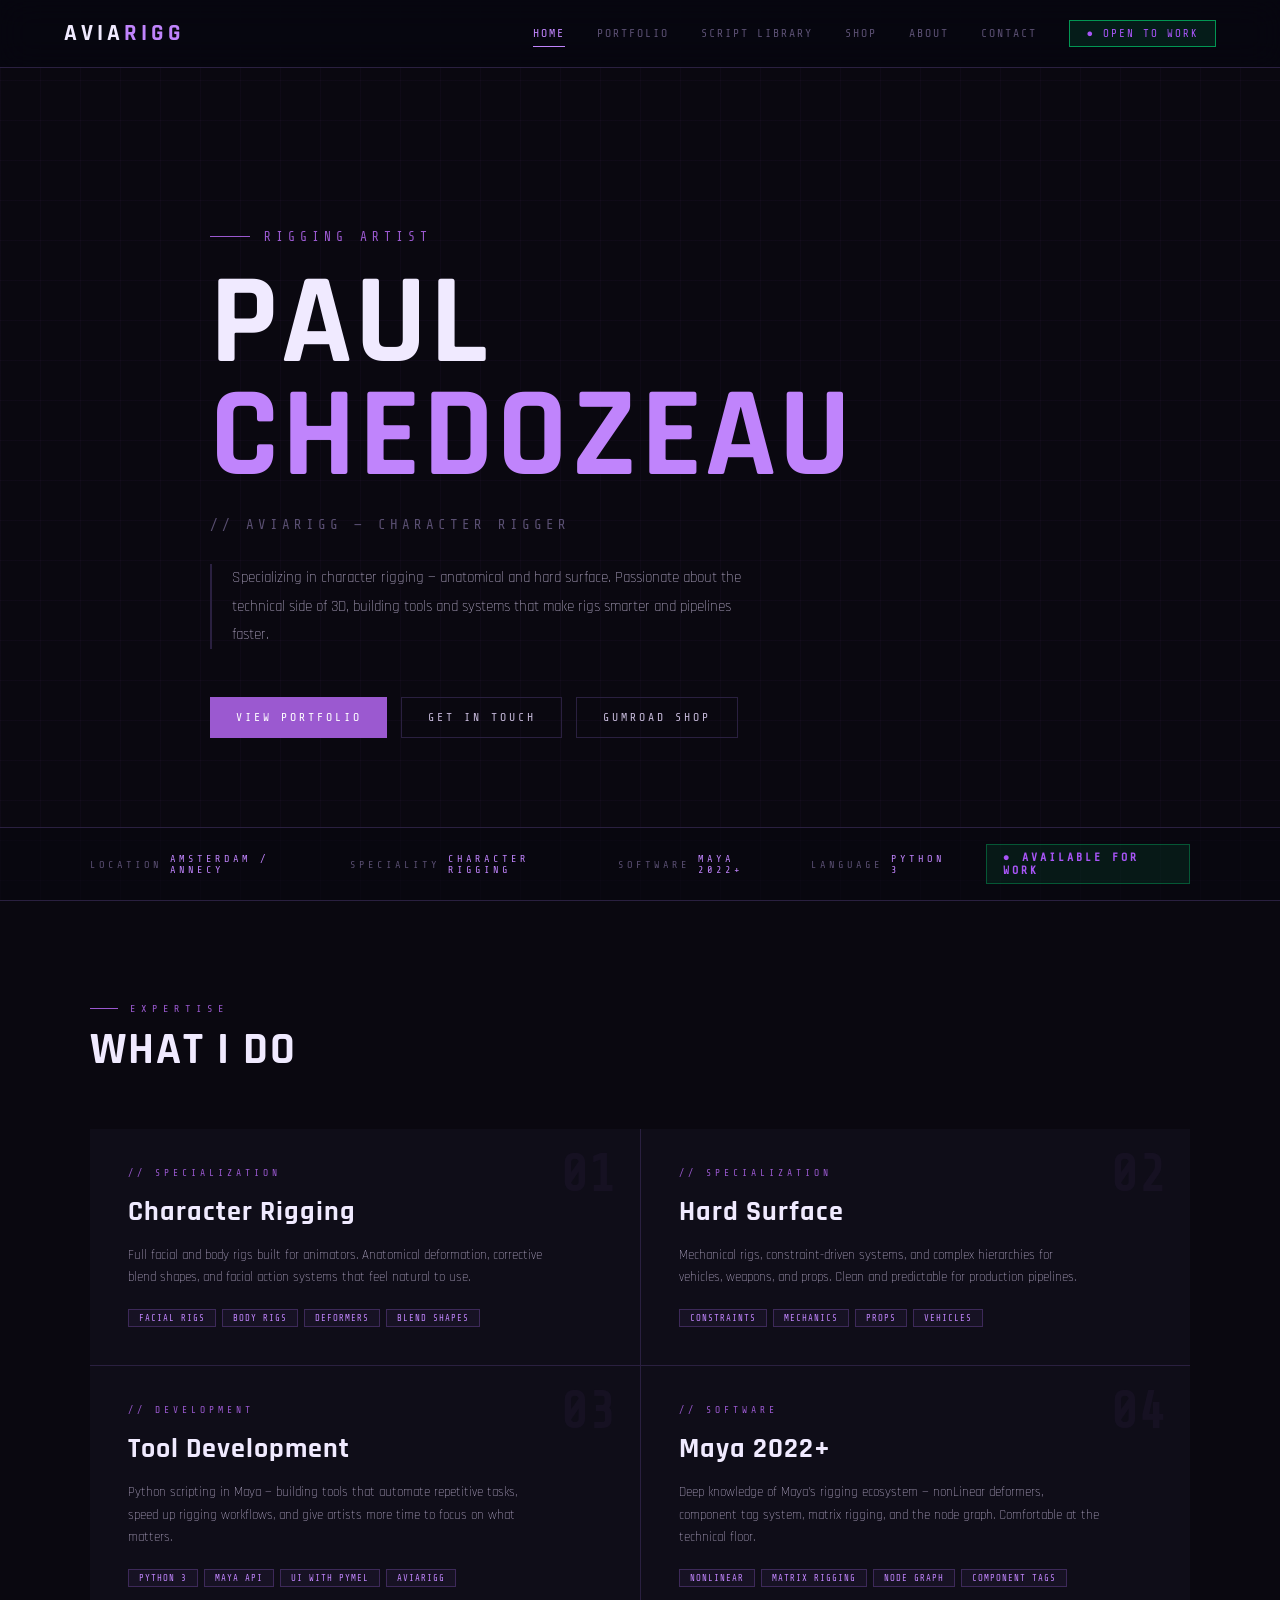
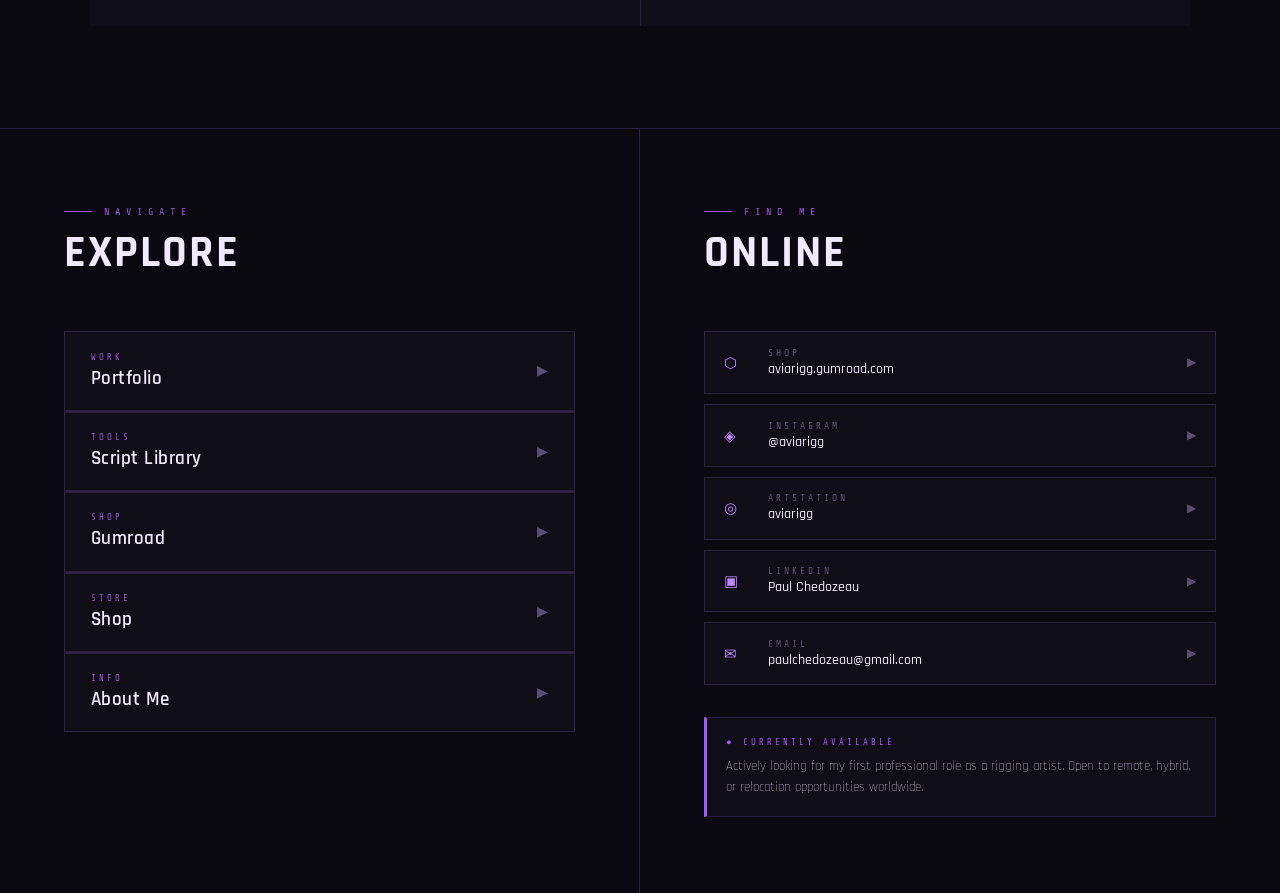
==== index.html @ 446ded37 "Add files via upload" ====
<!DOCTYPE html>
<html lang="en">
<head>
<meta charset="UTF-8">
<meta name="viewport" content="width=device-width, initial-scale=1.0">
<title>Paul Chedozeau — AviaRigg</title>
<link href="https://fonts.googleapis.com/css2?family=Share+Tech+Mono&family=Rajdhani:wght@300;400;500;600;700&family=Space+Mono:ital,wght@0,400;0,700;1,400&family=Inter:wght@300;400;500;600;700&display=swap" rel="stylesheet">
<link rel="stylesheet" href="./style.css">
</head>
<body>

<!-- NAV -->
<nav class="topnav">
  <div class="nav-logo" onclick="showPage('home')">Avia<span>Rigg</span></div>
  <div class="nav-links">
    <div class="nav-link active" id="nl-home" onclick="showPage('home')">Home</div>
    <div class="nav-link" id="nl-portfolio" onclick="showPage('portfolio')">Portfolio</div>
    <div class="nav-link" id="nl-library" onclick="showPage('library')">Script Library</div>
    <div class="nav-link" id="nl-shop" onclick="showPage('shop')">Shop</div>
    <div class="nav-link" id="nl-about" onclick="showPage('about')">About</div>
    <div class="nav-link" id="nl-contact" onclick="showPage('contact')">Contact</div>
    <div class="nav-badge" onclick="showPage('contact')">● Open to Work</div>
  </div>
</nav>

<!-- ══ HOME ══ -->
<div class="page active" id="page-home">
  <div class="hero">
    <div class="hero-inner">
      <div class="hero-tag">Rigging Artist</div>
      <div class="hero-name">
        Paul
        <span class="accent">Chedozeau</span>
      </div>
      <div class="hero-sub">// AviaRigg — Character Rigger</div>
      <p class="hero-bio">
        Specializing in character rigging — anatomical and hard surface. Passionate about the technical side of 3D, building tools and systems that make rigs smarter and pipelines faster.
      </p>
      <div class="hero-actions">
        <button class="btn-primary" onclick="showPage('portfolio')">View Portfolio</button>
        <button class="btn-ghost" onclick="showPage('contact')">Get in Touch</button>
        <a class="btn-ghost" href="https://aviarigg.gumroad.com/" target="_blank">Gumroad Shop</a>
      </div>
    </div>

    <div class="hero-bar">
      <div class="hero-bar-item">Location <span>Amsterdam / Annecy</span></div>
      <div class="hero-bar-item">Speciality <span>Character Rigging</span></div>
      <div class="hero-bar-item">Software <span>Maya 2022+</span></div>
      <div class="hero-bar-item">Language <span>Python 3</span></div>
      <div class="hero-bar-item" style="margin-left:auto; color:var(--green); font-size:clamp(10px,0.9vw,14px); font-weight:600; letter-spacing:3px; background:rgba(0,232,122,0.08); border:1px solid rgba(0,232,122,0.3); padding:6px 16px;">● Available for Work</div>
    </div>
  </div>

  <div class="expertise-section">
    <div class="eyebrow">Expertise</div>
    <div class="section-h">What I Do</div>
    <div class="expertise-grid">
      <div class="expertise-item" data-num="01">
        <div class="ei-label">// Specialization</div>
        <div class="ei-title">Character Rigging</div>
        <p class="ei-desc">Full facial and body rigs built for animators. Anatomical deformation, corrective blend shapes, and facial action systems that feel natural to use.</p>
        <div class="ei-tags">
          <span class="ei-tag">Facial Rigs</span>
          <span class="ei-tag">Body Rigs</span>
          <span class="ei-tag">Deformers</span>
          <span class="ei-tag">Blend Shapes</span>
        </div>
      </div>
      <div class="expertise-item" data-num="02">
        <div class="ei-label">// Specialization</div>
        <div class="ei-title">Hard Surface</div>
        <p class="ei-desc">Mechanical rigs, constraint-driven systems, and complex hierarchies for vehicles, weapons, and props. Clean and predictable for production pipelines.</p>
        <div class="ei-tags">
          <span class="ei-tag">Constraints</span>
          <span class="ei-tag">Mechanics</span>
          <span class="ei-tag">Props</span>
          <span class="ei-tag">Vehicles</span>
        </div>
      </div>
      <div class="expertise-item" data-num="03">
        <div class="ei-label">// Development</div>
        <div class="ei-title">Tool Development</div>
        <p class="ei-desc">Python scripting in Maya — building tools that automate repetitive tasks, speed up rigging workflows, and give artists more time to focus on what matters.</p>
        <div class="ei-tags">
          <span class="ei-tag">Python 3</span>
          <span class="ei-tag">Maya API</span>
          <span class="ei-tag">UI with PyMEL</span>
          <span class="ei-tag">AviaRigg</span>
        </div>
      </div>
      <div class="expertise-item" data-num="04">
        <div class="ei-label">// Software</div>
        <div class="ei-title">Maya 2022+</div>
        <p class="ei-desc">Deep knowledge of Maya's rigging ecosystem — nonLinear deformers, component tag system, matrix rigging, and the node graph. Comfortable at the technical floor.</p>
        <div class="ei-tags">
          <span class="ei-tag">NonLinear</span>
          <span class="ei-tag">Matrix Rigging</span>
          <span class="ei-tag">Node Graph</span>
          <span class="ei-tag">Component Tags</span>
        </div>
      </div>
    </div>
  </div>

  <div class="home-bottom">
    <div class="home-bottom-col">
      <div class="eyebrow">Navigate</div>
      <div class="section-h">Explore</div>
      <div class="explore-list">
        <div class="explore-item" onclick="showPage('portfolio')">
          <div class="explore-item-left">
            <span class="explore-cat">Work</span>
            <span class="explore-name">Portfolio</span>
          </div>
          <span class="explore-arrow">▶</span>
        </div>
        <div class="explore-item" onclick="showPage('library')">
          <div class="explore-item-left">
            <span class="explore-cat">Tools</span>
            <span class="explore-name">Script Library</span>
          </div>
          <span class="explore-arrow">▶</span>
        </div>
        <div class="explore-item" onclick="window.open('https://aviarigg.gumroad.com/','_blank')">
          <div class="explore-item-left">
            <span class="explore-cat">Shop</span>
            <span class="explore-name">Gumroad</span>
          </div>
          <span class="explore-arrow">▶</span>
        </div>
        <div class="explore-item" onclick="showPage('shop')">
          <div class="explore-item-left">
            <span class="explore-cat">Store</span>
            <span class="explore-name">Shop</span>
          </div>
          <span class="explore-arrow">▶</span>
        </div>
        <div class="explore-item" onclick="showPage('about')">
          <div class="explore-item-left">
            <span class="explore-cat">Info</span>
            <span class="explore-name">About Me</span>
          </div>
          <span class="explore-arrow">▶</span>
        </div>
      </div>
    </div>

    <div class="home-bottom-col">
      <div class="eyebrow">Find Me</div>
      <div class="section-h">Online</div>
      <div class="online-list">
        <a class="online-item" href="https://aviarigg.gumroad.com/" target="_blank">
          <span class="online-icon">⬡</span>
          <div class="online-info">
            <span class="online-platform">Shop</span>
            <span class="online-handle">aviarigg.gumroad.com</span>
          </div>
          <span class="online-arrow">▶</span>
        </a>
        <a class="online-item" href="https://www.instagram.com/aviarigg" target="_blank">
          <span class="online-icon">◈</span>
          <div class="online-info">
            <span class="online-platform">Instagram</span>
            <span class="online-handle">@aviarigg</span>
          </div>
          <span class="online-arrow">▶</span>
        </a>
        <a class="online-item" href="https://www.artstation.com/aviarigg" target="_blank">
          <span class="online-icon">◎</span>
          <div class="online-info">
            <span class="online-platform">ArtStation</span>
            <span class="online-handle">aviarigg</span>
          </div>
          <span class="online-arrow">▶</span>
        </a>
        <a class="online-item" href="https://www.linkedin.com/in/paul-chedozeau-4735a2264/" target="_blank">
          <span class="online-icon">▣</span>
          <div class="online-info">
            <span class="online-platform">LinkedIn</span>
            <span class="online-handle">Paul Chedozeau</span>
          </div>
          <span class="online-arrow">▶</span>
        </a>
        <a class="online-item" href="mailto:paulchedozeau@gmail.com">
          <span class="online-icon">✉</span>
          <div class="online-info">
            <span class="online-platform">Email</span>
            <span class="online-handle">paulchedozeau@gmail.com</span>
          </div>
          <span class="online-arrow">▶</span>
        </a>
      </div>
      <div class="open-to-work-note">
        <div class="otwn-label">● Currently Available</div>
        <p class="otwn-text">Actively looking for my first professional role as a rigging artist. Open to remote, hybrid, or relocation opportunities worldwide.</p>
      </div>
    </div>
  </div>
</div>

<!-- ══ PORTFOLIO ══ -->
<div class="page" id="page-portfolio">
  <div class="port-wrap">
    <div class="port-header">
      <div class="eyebrow">Work</div>
      <div class="section-h">Portfolio</div>
    </div>
    <div class="reel-section">
    <div class="showreel">
      <div class="showreel-play">▷</div>
      <div class="showreel-label">Showreel — Coming Soon</div>
      <div class="showreel-sub">Reel in progress — check back soon</div>
    </div>
    <div class="port-section-label">// Projects</div>
    <div class="port-grid">
      <div class="port-card placeholder">
        <div class="pc-thumb">// Coming Soon</div>
        <div class="pc-body">
          <div class="pc-cat">Character Rig</div>
          <div class="pc-title">Project Incoming</div>
          <div class="pc-desc">Full character rig breakdown — coming soon.</div>
        </div>
      </div>
      <div class="port-card placeholder">
        <div class="pc-thumb">// Coming Soon</div>
        <div class="pc-body">
          <div class="pc-cat">Hard Surface</div>
          <div class="pc-title">Project Incoming</div>
          <div class="pc-desc">Hard surface rig breakdown — coming soon.</div>
        </div>
      </div>
      <div class="port-card placeholder">
        <div class="pc-thumb">// Coming Soon</div>
        <div class="pc-body">
          <div class="pc-cat">Facial Rig</div>
          <div class="pc-title">Project Incoming</div>
          <div class="pc-desc">Facial rig breakdown — coming soon.</div>
        </div>
      </div>
      <div class="port-card placeholder">
        <div class="pc-thumb">// Coming Soon</div>
        <div class="pc-body">
          <div class="pc-cat">Tool</div>
          <div class="pc-title">AviaRigg Toolkit</div>
          <div class="pc-desc">Full toolkit documentation — coming soon.</div>
        </div>
      </div>
      <div class="port-card placeholder">
        <div class="pc-thumb">// Coming Soon</div>
        <div class="pc-body">
          <div class="pc-cat">Workshop Project</div>
          <div class="pc-title">HatRigs Project</div>
          <div class="pc-desc">Project from HatRigs workshop — coming soon.</div>
        </div>
      </div>
      <div class="port-card placeholder">
        <div class="pc-thumb">// Coming Soon</div>
        <div class="pc-body">
          <div class="pc-cat">Workshop Project</div>
          <div class="pc-title">Rigging Dojo Project</div>
          <div class="pc-desc">Project from Rigging Dojo workshop — coming soon.</div>
        </div>
      </div>
    </div>
    </div><!-- end reel-section -->
  </div>
</div>

<!-- ══ SCRIPT LIBRARY ══ -->
<div class="page" id="page-library">
  <div class="lib-page">
    <aside class="lib-sidebar">
      <div onclick="libHome()" style="cursor:pointer; padding:24px 20px; border-bottom:1px solid var(--border);">
        <div style="font-family:'Share Tech Mono',monospace; font-size:9px; letter-spacing:4px; color:var(--accent); text-transform:uppercase; margin-bottom:6px;">Script Library</div>
        <div style="font-family:'Rajdhani',sans-serif; font-size:20px; font-weight:700; color:var(--text-bright); letter-spacing:2px; text-transform:uppercase;">AviaRigg</div>
        <div style="font-family:'Share Tech Mono',monospace; font-size:10px; color:var(--text-dim); letter-spacing:2px; margin-top:4px;">Maya Rigging Toolkit</div>
      </div>

      <div style="padding:14px 16px; border-bottom:1px solid var(--border);">
        <input id="libSearch" type="text" placeholder="Search scripts..." oninput="libFilter(this.value)"
          style="width:100%; background:var(--surface2); border:1px solid var(--border); color:var(--text); padding:8px 12px; font-family:'Share Tech Mono',monospace; font-size:12px; outline:none; transition:border-color 0.2s;"
          onfocus="this.style.borderColor='var(--accent)'" onblur="this.style.borderColor='var(--border)'">
      </div>

      <nav style="flex:1; padding:10px 0; overflow-y:auto;">
        <div id="lni-home" class="lni" onclick="libHome()" style="padding-left:16px; margin-bottom:6px; border-bottom:1px solid var(--border); padding-bottom:10px;">
          <span style="color:var(--accent); font-size:12px;">⌂</span> Home
        </div>

        <div>
          <div class="lib-cat-header open" onclick="toggleLibCat(this, 'lcat-deformers')">
            <span>Deformers</span><span class="arr">▶</span>
          </div>
          <div class="lib-cat-items open" id="lcat-deformers">
            <div class="lni" data-script="mirror-nonlinear" data-tags="deformer mirror weights" onclick="libShow('mirror-nonlinear')"><span class="dot"></span>Mirror NonLinear Weights</div>
            <div class="lni" data-script="add-geo-deformer" data-tags="deformer geometry controllers" onclick="libShow('add-geo-deformer')"><span class="dot"></span>Add Geometry to Deformer</div>
          </div>
        </div>

        <div>
          <div class="lib-cat-header open" onclick="toggleLibCat(this, 'lcat-attributes')">
            <span>Attributes</span><span class="arr">▶</span>
          </div>
          <div class="lib-cat-items open" id="lcat-attributes">
            <div class="lni" data-script="change-default-value" data-tags="attribute default value enum" onclick="libShow('change-default-value')"><span class="dot"></span>Change Default Attribute Value</div>
          </div>
        </div>

        <div>
          <div class="lib-cat-header open" onclick="toggleLibCat(this, 'lcat-reference')">
            <span>Reference</span><span class="arr">▶</span>
          </div>
          <div class="lib-cat-items open" id="lcat-reference">
            <div class="lni" data-script="naming-conventions" data-tags="naming prefix suffix convention" onclick="libShow('naming-conventions')"><span class="dot"></span>Naming Conventions</div>
          </div>
        </div>
      </nav>

      <div onclick="showPage('about')" style="display:flex; align-items:center; gap:10px; padding:12px 16px; border-top:1px solid var(--border); cursor:pointer; font-family:'Share Tech Mono',monospace; font-size:10px; letter-spacing:2px; color:var(--text-dim); text-transform:uppercase; transition:color 0.2s;" onmouseover="this.style.color='var(--accent2)'" onmouseout="this.style.color='var(--text-dim)'">
        <span style="color:var(--accent2);">◈</span> About Paul
      </div>

      <div style="padding:12px 16px; border-top:1px solid var(--border); font-family:'Share Tech Mono',monospace; font-size:9px; color:var(--text-dim); letter-spacing:1px;">
        <div>AVIARIGG v1.0 — MAYA 2022+ // PYTHON 3</div>
      </div>
    </aside>

    <div class="lib-main">
      <div class="lib-topbar">
        <div class="lib-breadcrumb">
          <span onclick="showPage('home')" style="cursor:pointer; transition:color 0.15s;" onmouseover="this.style.color='var(--accent2)'" onmouseout="this.style.color='var(--text-dim)'">AVIARIGG</span>
          <span style="color:var(--accent);">/</span>
          <span style="color:var(--accent);">SCRIPTS</span>
          <span style="color:var(--accent);">/</span>
          <span id="lib-bc" style="color:var(--text-bright);">HOME</span>
        </div>
        <div style="margin-left:auto; font-family:'Share Tech Mono',monospace; font-size:10px; color:var(--text-dim); background:var(--surface2); padding:4px 12px; border:1px solid var(--border);">3 SCRIPTS // 1 REF</div>
      </div>
      <div class="lib-content">
        <!-- Welcome -->
    <div class="welcome active" id="welcome">
      <div class="welcome-header">
        <h1>Maya <span>Script</span><br>Library</h1>
        <p>// AVIARIGG PERSONAL REFERENCE — MAYA 2026 // PYTHON 3</p>
      </div>

      <div class="stats-grid">
        <div class="stat-card">
          <div class="stat-glyph">⌗</div>
          <div class="stat-number" id="total-count">3</div>
          <div class="stat-label">Total Scripts</div>
        </div>
        <div class="stat-card">
          <div class="stat-glyph">◈</div>
          <div class="stat-number">Python 3</div>
          <div class="stat-label">Language</div>
        </div>
        <div class="stat-card">
          <div class="stat-glyph">◎</div>
          <div class="stat-number">2022+</div>
          <div class="stat-label">Maya Version</div>
        </div>
      </div>

      <div class="home-search-wrap">
        <input type="text" class="home-search" placeholder="⌕  Search scripts..." oninput="filterScripts(this.value); syncSidebarSearch(this.value)">
      </div>

      <div class="recent-section">
        <div class="index-header">
          <h2>// Script Index</h2>
          <span class="last-updated">Last updated: April 2026</span>
        </div>
        <div class="recent-list" id="recent-list">
          <div class="recent-item" onclick="showScript('mirror-nonlinear')">
            <span class="recent-item-tag">DEFORMERS</span>
            <div class="recent-item-info">
              <span class="recent-item-name">Mirror NonLinear Deformer Weights</span>
              <span class="recent-item-desc">Mirror painted deformer weights left→right on a symmetrical mesh. Maya 2022+ method.</span>
            </div>
            <span class="recent-item-arrow">▶</span>
          </div>
          <div class="recent-item" onclick="showScript('add-geo-deformer')">
            <span class="recent-item-tag">DEFORMERS</span>
            <div class="recent-item-info">
              <span class="recent-item-name">Add Geometry to Deformer</span>
              <span class="recent-item-desc">Add a control group or mesh to a nonLinear deformer, with optional hierarchy exclusions.</span>
            </div>
            <span class="recent-item-arrow">▶</span>
          </div>
          <div class="recent-item" onclick="showScript('change-default-value')">
            <span class="recent-item-tag">ATTRIBUTES</span>
            <div class="recent-item-info">
              <span class="recent-item-name">Change Default Attribute Value</span>
              <span class="recent-item-desc">Edit the default value of any existing attribute, including enums.</span>
            </div>
            <span class="recent-item-arrow">▶</span>
          </div>
          <div class="recent-item" onclick="showScript('naming-conventions')">
            <span class="recent-item-tag">REFERENCE</span>
            <div class="recent-item-info">
              <span class="recent-item-name">Naming Conventions</span>
              <span class="recent-item-desc">Full suffix reference for all node types used in AviaRigg rigs.</span>
            </div>
            <span class="recent-item-arrow">▶</span>
          </div>
        </div>
      </div>
    </div>

    <!-- Script: Mirror NonLinear Weights -->
    <div class="script-card" id="script-mirror-nonlinear">
      <div class="card-header">
        <div class="card-category">// Deformers</div>
        <div class="card-title">Mirror NonLinear<br>Deformer Weights</div>
        <div class="card-desc">
          Mirrors painted deformer weights from the left side to the right side across the YZ plane on a symmetrical mesh.
          Uses <code style="color:var(--accent);font-family:'Share Tech Mono',monospace">closestPoint</code> surface association —
          required for nonLinear deformers in Maya 2022+. The old Relationship Editor method no longer works.
        </div>
        <div class="tags">
          <span class="tag tag-deformer">NonLinear</span>
          <span class="tag tag-mirror">Mirror</span>
          <span class="tag tag-weights">Weights</span>
          <span class="tag tag-python">Python</span>
          <span class="tag tag-maya2022">Maya 2022+</span>
        </div>
      </div>

      <div class="section-label">// Script</div>
      <div class="code-wrap">
        <div class="code-toolbar">
          <span class="code-lang">Python</span>
          <button class="copy-btn" onclick="copyCode('code-mirror-nonlinear', this)">Copy</button>
        </div>
        <pre id="code-mirror-nonlinear"><span class="kw">import</span> maya.cmds <span class="kw">as</span> cmds

cmds.<span class="fn">copyDeformerWeights</span>(
    <span class="kv">sourceDeformer</span>=<span class="str">"head_bend_lo"</span>,        <span class="cm"># replace with your deformer name</span>
    <span class="kv">destinationDeformer</span>=<span class="str">"head_bend_lo"</span>,   <span class="cm"># same deformer</span>
    <span class="kv">sourceShape</span>=<span class="str">"Bdt_Body_FinalShape"</span>,    <span class="cm"># replace with your mesh shape node</span>
    <span class="kv">destinationShape</span>=<span class="str">"Bdt_Body_FinalShape"</span>,
    <span class="kv">mirrorMode</span>=<span class="str">"YZ"</span>,                     <span class="cm"># YZ = left/right (Z forward, Y up)</span>
    <span class="kv">mirrorInverse</span>=<span class="nb">False</span>,               <span class="cm"># flip to True if wrong direction</span>
    <span class="kv">surfaceAssociation</span>=<span class="str">"closestPoint"</span>   <span class="cm"># critical — vertex ID fails on nonLinear</span>
)</pre>
      </div>

      <div class="section-label">// Parameters</div>
      <table class="params-table">
        <thead>
          <tr>
            <th>Parameter</th>
            <th>Type</th>
            <th>Description</th>
          </tr>
        </thead>
        <tbody>
          <tr>
            <td class="param-name">sourceDeformer</td>
            <td class="param-type">str</td>
            <td class="param-desc">Name of the nonLinear deformer node (e.g. head_bend_lo, head_squash)</td>
          </tr>
          <tr>
            <td class="param-name">destinationDeformer</td>
            <td class="param-type">str</td>
            <td class="param-desc">Same as sourceDeformer — mirroring within the same deformer</td>
          </tr>
          <tr>
            <td class="param-name">sourceShape</td>
            <td class="param-type">str</td>
            <td class="param-desc">Shape node of the mesh (not the transform). Find via Attribute Editor tab name.</td>
          </tr>
          <tr>
            <td class="param-name">mirrorMode</td>
            <td class="param-type">str</td>
            <td class="param-desc">"YZ" for left/right mirror on Z-forward Y-up rigs. Use "XY" or "XZ" for other orientations.</td>
          </tr>
          <tr>
            <td class="param-name">mirrorInverse</td>
            <td class="param-type">bool</td>
            <td class="param-desc">False = mirrors left→right. True = mirrors right→left. Flip if result is wrong.</td>
          </tr>
          <tr>
            <td class="param-name">surfaceAssociation</td>
            <td class="param-type">str</td>
            <td class="param-desc">"closestPoint" is required for nonLinear deformers. Vertex ID association fails.</td>
          </tr>
        </tbody>
      </table>

      <div class="section-label">// Notes</div>
      <div class="notes-box">
        <div class="note-item">
          <span class="note-bullet">▸</span>
          <span>Works for any nonLinear deformer: head_bend, head_squash, head_bend_lo, etc.</span>
        </div>
        <div class="note-item">
          <span class="note-bullet">▸</span>
          <span>The old Maya 2020 method (Relationship Editor → Deformer Sets) no longer works in Maya 2022+. Component tags replaced deformer sets.</span>
        </div>
        <div class="note-item">
          <span class="note-bullet">▸</span>
          <span>Mesh must be symmetrical. Works as long as the skinCluster mirror works on the same mesh.</span>
        </div>
        <div class="note-item">
          <span class="note-bullet">▸</span>
          <span>Do NOT use influenceAssociation flag — that is skinCluster only and will error.</span>
        </div>
        <div class="note-item">
          <span class="note-bullet">▸</span>
          <span>Always save your scene before running mirror operations on weights.</span>
        </div>
      </div>

    </div><!-- end script card -->

    <!-- Script: Change Default Attribute Value -->
    <div class="script-card" id="script-change-default-value">
      <div class="card-header">
        <div class="card-category">// Attributes</div>
        <div class="card-title">Change Default<br>Attribute Value</div>
        <div class="card-desc">
          Changes the default value of an existing attribute on a node. Useful for enum attributes
          (e.g. off/on) where you want the default to be something other than 0.
          Works on any numeric or enum attribute.
        </div>
        <div class="tags">
          <span class="tag tag-python">Python</span>
          <span class="tag tag-deformer">Attributes</span>
        </div>
      </div>

      <div class="section-label">// Script</div>
      <div class="code-wrap">
        <div class="code-toolbar">
          <span class="code-lang">Python</span>
          <button class="copy-btn" onclick="copyCode('code-change-default', this)">Copy</button>
        </div>
        <pre id="code-change-default"><span class="kw">import</span> maya.cmds <span class="kw">as</span> cmds

cmds.<span class="fn">addAttr</span>(<span class="str">"your_node.your_attribute"</span>, <span class="kv">edit</span>=<span class="nb">True</span>, <span class="kv">defaultValue</span>=<span class="nb">1</span>)
<span class="cm"># replace "your_node" with your node name
# replace "your_attribute" with your attribute name
# replace 1 with your desired default value</span></pre>
      </div>

      <div class="section-label">// Parameters</div>
      <table class="params-table">
        <thead>
          <tr>
            <th>Parameter</th>
            <th>Type</th>
            <th>Description</th>
          </tr>
        </thead>
        <tbody>
          <tr>
            <td class="param-name">node.attribute</td>
            <td class="param-type">str</td>
            <td class="param-desc">The node and attribute in dot notation (e.g. "head_ctl.tweak")</td>
          </tr>
          <tr>
            <td class="param-name">edit</td>
            <td class="param-type">bool</td>
            <td class="param-desc">Must be True to modify an existing attribute rather than create a new one</td>
          </tr>
          <tr>
            <td class="param-name">defaultValue</td>
            <td class="param-type">float</td>
            <td class="param-desc">The new default value. For enums: 0 = first option, 1 = second option, etc.</td>
          </tr>
        </tbody>
      </table>

      <div class="section-label">// Notes</div>
      <div class="notes-box">
        <div class="note-item">
          <span class="note-bullet">▸</span>
          <span>For enum attributes, the default value is the index — 0 = first enum, 1 = second, etc.</span>
        </div>
        <div class="note-item">
          <span class="note-bullet">▸</span>
          <span>This only changes the default — it does not change the current value. Use setAttr separately if needed.</span>
        </div>
        <div class="note-item">
          <span class="note-bullet">▸</span>
          <span>The default value is what the attribute resets to when you right-click → Set Default Value in Maya.</span>
        </div>
      </div>

    </div><!-- end script card -->
    <div class="script-card" id="script-add-geo-deformer">
      <div class="card-header">
        <div class="card-category">// Deformers</div>
        <div class="card-title">Add Geometry<br>to Deformer</div>
        <div class="card-desc">
          Adds a geometry group (e.g. controller shapes under <code style="color:var(--accent);font-family:'Share Tech Mono',monospace">ctl_grp</code>) to an existing nonLinear deformer.
          Used in Maya 2022+ as a replacement for the old Relationship Editor method, which no longer works due to component tags replacing deformer sets.
          Useful for making controllers squash and stretch along with the mesh.
        </div>
        <div class="tags">
          <span class="tag tag-deformer">NonLinear</span>
          <span class="tag tag-python">Python</span>
          <span class="tag tag-maya2022">Maya 2022+</span>
        </div>
      </div>

      <div class="section-label">// Script — Simple (add entire group)</div>
      <div class="code-wrap">
        <div class="code-toolbar">
          <span class="code-lang">Python</span>
          <button class="copy-btn" onclick="copyCode('code-add-geo-simple', this)">Copy</button>
        </div>
        <pre id="code-add-geo-simple"><span class="kw">import</span> maya.cmds <span class="kw">as</span> cmds

cmds.<span class="fn">deformer</span>(<span class="str">"head_squash"</span>, <span class="kv">edit</span>=<span class="nb">True</span>, <span class="kv">geometry</span>=<span class="str">"ctl_grp"</span>)
<span class="cm"># replace "head_squash" with your deformer name
# replace "ctl_grp" with your group or geometry name</span></pre>
      </div>

      <div class="section-label" style="margin-top:24px;">// Script — Verbose (add individual shapes with error handling)</div>
      <div class="code-wrap">
        <div class="code-toolbar">
          <span class="code-lang">Python</span>
          <button class="copy-btn" onclick="copyCode('code-add-geo-verbose', this)">Copy</button>
        </div>
        <pre id="code-add-geo-verbose"><span class="kw">import</span> maya.cmds <span class="kw">as</span> cmds

ctls = cmds.<span class="fn">listRelatives</span>(<span class="str">"ctl_grp"</span>, <span class="kv">allDescendants</span>=<span class="nb">True</span>, <span class="kv">type</span>=<span class="str">"nurbsCurve"</span>)

<span class="kw">for</span> shape <span class="kw">in</span> ctls:
    <span class="kw">try</span>:
        cmds.<span class="fn">deformer</span>(<span class="str">"head_squash"</span>, <span class="kv">edit</span>=<span class="nb">True</span>, <span class="kv">geometry</span>=shape)
    <span class="kw">except</span> <span class="nb">Exception</span> <span class="kw">as</span> e:
        <span class="fn">print</span>(<span class="str">f"Skipped <span class="kv">{shape}</span>: <span class="kv">{e}</span>"</span>)</pre>
      </div>

      <div class="section-label">// Parameters</div>
      <table class="params-table">
        <thead>
          <tr>
            <th>Parameter</th>
            <th>Type</th>
            <th>Description</th>
          </tr>
        </thead>
        <tbody>
          <tr>
            <td class="param-name">deformer name</td>
            <td class="param-type">str</td>
            <td class="param-desc">The nonLinear deformer node to add geometry to (e.g. head_squash, head_bend)</td>
          </tr>
          <tr>
            <td class="param-name">geometry</td>
            <td class="param-type">str</td>
            <td class="param-desc">The group or shape node to add. Can be a transform group (ctl_grp) or individual nurbsCurve shape.</td>
          </tr>
          <tr>
            <td class="param-name">edit</td>
            <td class="param-type">bool</td>
            <td class="param-desc">Must be True to modify an existing deformer rather than create a new one.</td>
          </tr>
        </tbody>
      </table>

      <div class="section-label">// Notes</div>
      <div class="notes-box">
        <div class="note-item">
          <span class="note-bullet">▸</span>
          <span>In Maya 2022+, the Relationship Editor no longer shows nonLinear deformer sets. Use this script instead.</span>
        </div>
        <div class="note-item">
          <span class="note-bullet">▸</span>
          <span>Adding ctl_grp makes controller shapes squash and stretch with the deformer — intentional for cartoon rigs.</span>
        </div>
        <div class="note-item">
          <span class="note-bullet">▸</span>
          <span>Use the simple version first. Use the verbose version if the simple one errors on nurbs curves.</span>
        </div>
        <div class="note-item">
          <span class="note-bullet">▸</span>
          <span>Works for any nonLinear deformer: head_squash, head_bend, head_bend_lo, etc.</span>
        </div>
      </div>

      <div class="section-label" style="margin-top:32px;">// Add with Exclusions</div>
      <div style="color:var(--text); font-size:14px; line-height:1.7; margin-bottom:12px;">
        Add an entire group to the deformer but exclude specific control hierarchies from being affected.
        Run this as a single script — it adds the group first, then removes the excluded roots and all their descendants.
      </div>
      <div class="code-wrap">
        <div class="code-toolbar">
          <span class="code-lang">Python</span>
          <button class="copy-btn" onclick="copyCode('code-add-geo-exclude', this)">Copy</button>
        </div>
        <pre id="code-add-geo-exclude"><span class="kw">import</span> maya.cmds <span class="kw">as</span> cmds

<span class="cm"># Step 1 — Add the entire control group to the deformer</span>
cmds.<span class="fn">deformer</span>(<span class="str">"jaw_bend"</span>, <span class="kv">edit</span>=<span class="nb">True</span>, <span class="kv">geometry</span>=<span class="str">"ctl_grp"</span>)

<span class="cm"># Step 2 — List every control root you want to EXCLUDE
# Add as many as needed — entire hierarchy under each will be removed</span>
exclude_roots = [
    <span class="str">"l_ear_master_ctl"</span>,   <span class="cm"># exclude left ear and all children</span>
    <span class="str">"r_ear_master_ctl"</span>,   <span class="cm"># exclude right ear and all children</span>
    <span class="str">"jaw_deformer_ctl"</span>,   <span class="cm"># exclude jaw deformer ctl (avoids double transform)</span>
]

<span class="cm"># Step 3 — Remove excluded hierarchies from the deformer</span>
<span class="kw">for</span> root <span class="kw">in</span> exclude_roots:
    descendants = cmds.<span class="fn">listRelatives</span>(root, <span class="kv">allDescendents</span>=<span class="nb">True</span>, <span class="kv">type</span>=<span class="str">"nurbsCurve"</span>, <span class="kv">fullPath</span>=<span class="nb">True</span>) <span class="kw">or</span> []
    shapes = cmds.<span class="fn">listRelatives</span>(root, <span class="kv">shapes</span>=<span class="nb">True</span>, <span class="kv">type</span>=<span class="str">"nurbsCurve"</span>, <span class="kv">fullPath</span>=<span class="nb">True</span>) <span class="kw">or</span> []
    all_shapes = <span class="fn">list</span>(<span class="fn">set</span>(descendants + shapes))
    <span class="kw">for</span> shape <span class="kw">in</span> all_shapes:
        <span class="kw">try</span>:
            cmds.<span class="fn">deformer</span>(<span class="str">"jaw_bend"</span>, <span class="kv">edit</span>=<span class="nb">True</span>, <span class="kv">remove</span>=<span class="nb">True</span>, <span class="kv">geometry</span>=shape)
        <span class="kw">except</span> <span class="nb">Exception</span> <span class="kw">as</span> e:
            <span class="fn">print</span>(<span class="str">f"Skipped <span class="kv">{shape}</span>: <span class="kv">{e}</span>"</span>)

<span class="fn">print</span>(<span class="str">"Done"</span>)</pre>
      </div>
      <div class="notes-box" style="margin-top:12px;">
        <div class="note-item">
          <span class="note-bullet">▸</span>
          <span>Replace <code style="color:var(--accent);font-family:'Share Tech Mono',monospace">"jaw_bend"</code> with your deformer name and <code style="color:var(--accent);font-family:'Share Tech Mono',monospace">"ctl_grp"</code> with your group name.</span>
        </div>
        <div class="note-item">
          <span class="note-bullet">▸</span>
          <span>Add or remove entries in <code style="color:var(--accent);font-family:'Share Tech Mono',monospace">exclude_roots</code> as needed — one name per line.</span>
        </div>
        <div class="note-item">
          <span class="note-bullet">▸</span>
          <span>Note the spelling: <code style="color:var(--accent);font-family:'Share Tech Mono',monospace">allDescendents</code> — Maya uses an 'e', not 'a'. Wrong spelling will error.</span>
        </div>
        <div class="note-item">
          <span class="note-bullet">▸</span>
          <span><code style="color:var(--accent);font-family:'Share Tech Mono',monospace">fullPath=True</code> is required — without it Maya errors if two shapes share the same name.</span>
        </div>
        <div class="note-item">
          <span class="note-bullet">▸</span>
          <span>Exclude controllers that would get double transforms — any ctl that drives the deformer itself should be in the exclusion list.</span>
        </div>
      </div>

    </div><!-- end script card -->

    <!-- Naming Conventions -->
    <div class="script-card" id="script-naming-conventions">
      <div class="card-header">
        <div class="card-category">// Reference</div>
        <div class="card-title">Naming<br>Conventions</div>
        <div class="card-desc">
          Standard suffix conventions for all node types used in AviaRigg rigs.
          Consistent naming keeps rigs readable, maintainable, and scriptable.
        </div>
      </div>

      <style>
        .conv-grid { display: grid; grid-template-columns: 1fr 1fr; gap: 24px; margin-top: 8px; }
        .conv-section { background: var(--surface); border: 1px solid var(--border); padding: 20px; }
        .conv-section-title {
          font-size: 10px; letter-spacing: 3px; text-transform: uppercase;
          color: var(--accent); margin-bottom: 14px; padding-bottom: 10px;
          border-bottom: 1px solid var(--border); font-family: 'Share Tech Mono', monospace;
        }
        .conv-row { display: flex; justify-content: space-between; align-items: center; padding: 6px 0; border-bottom: 1px solid rgba(255,255,255,0.03); font-size: 14px; }
        .conv-row:last-child { border-bottom: none; }
        .conv-name { color: var(--text); }
        .conv-suffix { font-family: 'Share Tech Mono', monospace; color: #c084fc; font-size: 13px; background: rgba(192,132,252,0.08); padding: 2px 10px; border: 1px solid rgba(192,132,252,0.2); }
      </style>

      <div class="conv-grid">

        <div class="conv-section">
          <div class="conv-section-title">Transforms & Hierarchy</div>
          <div class="conv-row"><span class="conv-name">Transform</span><span class="conv-suffix">transform</span></div>
          <div class="conv-row"><span class="conv-name">Group</span><span class="conv-suffix">grp</span></div>
          <div class="conv-row"><span class="conv-name">Offset</span><span class="conv-suffix">offset</span></div>
          <div class="conv-row"><span class="conv-name">Locator</span><span class="conv-suffix">loc</span></div>
          <div class="conv-row"><span class="conv-name">Connection Offset</span><span class="conv-suffix">con</span></div>
        </div>

        <div class="conv-section">
          <div class="conv-section-title">Controllers</div>
          <div class="conv-row"><span class="conv-name">Control</span><span class="conv-suffix">ctl</span></div>
          <div class="conv-row"><span class="conv-name">Control Offset</span><span class="conv-suffix">ctl_offset</span></div>
          <div class="conv-row"><span class="conv-name">Gimbal Control</span><span class="conv-suffix">gimbal_ctl</span></div>
          <div class="conv-row"><span class="conv-name">Set Driven Key</span><span class="conv-suffix">sdk</span></div>
        </div>

        <div class="conv-section">
          <div class="conv-section-title">Joints</div>
          <div class="conv-row"><span class="conv-name">Joint</span><span class="conv-suffix">jnt</span></div>
          <div class="conv-row"><span class="conv-name">Bind Joint</span><span class="conv-suffix">bind_jnt</span></div>
          <div class="conv-row"><span class="conv-name">Twist Joint</span><span class="conv-suffix">twist_jnt</span></div>
          <div class="conv-row"><span class="conv-name">End Joint</span><span class="conv-suffix">end_jnt</span></div>
          <div class="conv-row"><span class="conv-name">IK Joint</span><span class="conv-suffix">ik_jnt</span></div>
          <div class="conv-row"><span class="conv-name">FK Joint</span><span class="conv-suffix">fk_jnt</span></div>
          <div class="conv-row"><span class="conv-name">Driver Joint</span><span class="conv-suffix">drv_jnt</span></div>
        </div>

        <div class="conv-section">
          <div class="conv-section-title">Geometry</div>
          <div class="conv-row"><span class="conv-name">Mesh</span><span class="conv-suffix">geo</span></div>
          <div class="conv-row"><span class="conv-name">NURBS Surface</span><span class="conv-suffix">nrb</span></div>
          <div class="conv-row"><span class="conv-name">NURBS Curve</span><span class="conv-suffix">crv</span></div>
        </div>

        <div class="conv-section">
          <div class="conv-section-title">Deformers</div>
          <div class="conv-row"><span class="conv-name">Skin Cluster</span><span class="conv-suffix">sc</span></div>
          <div class="conv-row"><span class="conv-name">Blendshape</span><span class="conv-suffix">bs</span></div>
          <div class="conv-row"><span class="conv-name">Cluster</span><span class="conv-suffix">cls</span></div>
          <div class="conv-row"><span class="conv-name">Lattice</span><span class="conv-suffix">lat</span></div>
          <div class="conv-row"><span class="conv-name">Wrap</span><span class="conv-suffix">wrap</span></div>
          <div class="conv-row"><span class="conv-name">Delta Mush</span><span class="conv-suffix">dm</span></div>
          <div class="conv-row"><span class="conv-name">Squash</span><span class="conv-suffix">squash</span></div>
          <div class="conv-row"><span class="conv-name">Bend</span><span class="conv-suffix">bend</span></div>
          <div class="conv-row"><span class="conv-name">NonLinear</span><span class="conv-suffix">nonLin</span></div>
        </div>

        <div class="conv-section">
          <div class="conv-section-title">Utility Nodes</div>
          <div class="conv-row"><span class="conv-name">Multiply Divide</span><span class="conv-suffix">md</span></div>
          <div class="conv-row"><span class="conv-name">Plus Minus Average</span><span class="conv-suffix">pma</span></div>
          <div class="conv-row"><span class="conv-name">Condition</span><span class="conv-suffix">cond</span></div>
          <div class="conv-row"><span class="conv-name">Clamp</span><span class="conv-suffix">clamp</span></div>
          <div class="conv-row"><span class="conv-name">Remap Value</span><span class="conv-suffix">rmv</span></div>
          <div class="conv-row"><span class="conv-name">Blend Colors</span><span class="conv-suffix">bc</span></div>
          <div class="conv-row"><span class="conv-name">Blend Two Attr</span><span class="conv-suffix">bta</span></div>
          <div class="conv-row"><span class="conv-name">Reverse</span><span class="conv-suffix">rev</span></div>
          <div class="conv-row"><span class="conv-name">Set Range</span><span class="conv-suffix">sr</span></div>
        </div>

        <div class="conv-section">
          <div class="conv-section-title">Math / Matrix Nodes</div>
          <div class="conv-row"><span class="conv-name">Sum</span><span class="conv-suffix">sum</span></div>
          <div class="conv-row"><span class="conv-name">Decompose Matrix</span><span class="conv-suffix">dcm</span></div>
          <div class="conv-row"><span class="conv-name">Compose Matrix</span><span class="conv-suffix">cm</span></div>
          <div class="conv-row"><span class="conv-name">Inverse Matrix</span><span class="conv-suffix">invMat</span></div>
          <div class="conv-row"><span class="conv-name">Mult Matrix</span><span class="conv-suffix">mmx</span></div>
        </div>

        <div class="conv-section">
          <div class="conv-section-title">Constraints</div>
          <div class="conv-row"><span class="conv-name">Parent Constraint</span><span class="conv-suffix">pc</span></div>
          <div class="conv-row"><span class="conv-name">Point Constraint</span><span class="conv-suffix">pointCon</span></div>
          <div class="conv-row"><span class="conv-name">Orient Constraint</span><span class="conv-suffix">oc</span></div>
          <div class="conv-row"><span class="conv-name">Scale Constraint</span><span class="conv-suffix">sc</span></div>
          <div class="conv-row"><span class="conv-name">Aim Constraint</span><span class="conv-suffix">ac</span></div>
          <div class="conv-row"><span class="conv-name">Matrix Constraint</span><span class="conv-suffix">matCon</span></div>
        </div>

        <div class="conv-section">
          <div class="conv-section-title">IK</div>
          <div class="conv-row"><span class="conv-name">IK Handle</span><span class="conv-suffix">ikh</span></div>
          <div class="conv-row"><span class="conv-name">IK Effector</span><span class="conv-suffix">ike</span></div>
          <div class="conv-row"><span class="conv-name">Spline IK</span><span class="conv-suffix">splineIK</span></div>
        </div>

        <div class="conv-section">
          <div class="conv-section-title">Spaces & Locators</div>
          <div class="conv-row"><span class="conv-name">Local Space Locator</span><span class="conv-suffix">local_loc</span></div>
          <div class="conv-row"><span class="conv-name">World Space Locator</span><span class="conv-suffix">world_loc</span></div>
          <div class="conv-row"><span class="conv-name">Space Switch</span><span class="conv-suffix">space_sw</span></div>
        </div>

        <div class="conv-section">
          <div class="conv-section-title">Rigging Misc</div>
          <div class="conv-row"><span class="conv-name">Follicle</span><span class="conv-suffix">fol</span></div>
          <div class="conv-row"><span class="conv-name">Curve Info</span><span class="conv-suffix">crv_info</span></div>
          <div class="conv-row"><span class="conv-name">Motion Path</span><span class="conv-suffix">mpath</span></div>
        </div>

        <div class="conv-section">
          <div class="conv-section-title">Display & Organization</div>
          <div class="conv-row"><span class="conv-name">Display Layer</span><span class="conv-suffix">layer</span></div>
          <div class="conv-row"><span class="conv-name">Set</span><span class="conv-suffix">set</span></div>
        </div>

      </div><!-- end conv-grid -->

    </div><!-- end naming conventions card -->
      </div>
    </div>
  </div>
</div>

<!-- ══ SHOP ══ -->
<div class="page" id="page-shop">
  <div class="shop-wrap">
    <div class="port-header">
      <div class="eyebrow">Store</div>
      <div class="section-h">Shop</div>
    </div>
    <div class="shop-notice">Products coming soon &mdash; powered by Lemon Squeezy</div>
    <div class="shop-grid">

      <div class="shop-card shop-card--active" onclick="showPage('product-f1')">
        <div class="shop-card-thumb shop-card-thumb--img">
          <div class="shop-card-scan"></div>
          <img src="./projects/f1_SF25/images/F1_Rendered.png" alt="F1 SF-25 Rig" class="shop-card-img">
          <div class="shop-card-thumb-tag">// Hard Surface</div>
        </div>
        <div class="shop-card-body">
          <div class="shop-card-cat">Maya Rig</div>
          <div class="shop-card-title">Formula 1 SF-25 Livery</div>
          <div class="shop-card-desc">Production-ready F1 car rig for Maya — full animation controls, auto-spinning wheels, DRS support, and a suspension-ready setup.</div>
          <div class="shop-card-footer">
            <span class="shop-card-price">€20+</span>
            <a href="https://aviarigg.lemonsqueezy.com/checkout/buy/7a7a2f24-189a-4f7c-a471-f98fd43647dc?embed=1" class="lemonsqueezy-button shop-buy-btn" onclick="event.stopPropagation()">Buy →</a>
          </div>
        </div>
      </div>

      <div class="shop-card">
        <div class="shop-card-thumb">// Coming Soon</div>
        <div class="shop-card-body">
          <div class="shop-card-cat">Rig Pack</div>
          <div class="shop-card-title">Character Rig Template</div>
          <div class="shop-card-desc">Production-ready character rig base — biped, fully scalable and documented.</div>
          <div class="shop-card-footer">
            <span class="shop-card-price">— —</span>
            <span class="shop-card-badge">Coming Soon</span>
          </div>
        </div>
      </div>

      <div class="shop-card">
        <div class="shop-card-thumb">// Coming Soon</div>
        <div class="shop-card-body">
          <div class="shop-card-cat">Script Pack</div>
          <div class="shop-card-title">MEL & Python Scripts</div>
          <div class="shop-card-desc">Curated pack of utility scripts for riggers — deformers, attributes, naming.</div>
          <div class="shop-card-footer">
            <span class="shop-card-price">— —</span>
            <span class="shop-card-badge">Coming Soon</span>
          </div>
        </div>
      </div>

    </div>
  </div>
</div>

<!-- ══ PRODUCT: F1 SF-25 ══ -->
<div class="page" id="page-product-f1">
  <div class="product-wrap">

    <div class="product-back" onclick="showPage('shop')">← Back to Shop</div>

    <div class="product-hero">
      <div class="product-hero-left">
        <div class="eyebrow">Hard Surface Rig</div>
        <div class="section-h">Formula 1<br><span class="accent">SF-25 Livery</span></div>
        <p class="product-tagline">Production-ready F1 car rig for Maya — complete with full animation controls, auto-spinning wheels, DRS support, and a suspension-ready setup. Perfect for showreels, rigging practice, and high-quality renders.</p>
        <div class="product-tags">
          <span class="ptag">Maya 2022+</span>
          <span class="ptag">Hard Surface</span>
          <span class="ptag">AnimSchool Picker</span>
          <span class="ptag">DRS System</span>
          <span class="ptag">Two Liveries</span>
        </div>
        <div class="product-buy-row">
          <span class="product-price">€20+</span>
          <a href="https://aviarigg.lemonsqueezy.com/checkout/buy/7a7a2f24-189a-4f7c-a471-f98fd43647dc?embed=1" class="lemonsqueezy-button product-buy-btn">Buy Now →</a>
        </div>
        <div class="product-license">// Personal, educational & portfolio use only</div>
      </div>
      <div class="product-hero-right">
        <div class="product-img-wrap">
          <div class="shop-card-scan"></div>
          <img src="./projects/f1_SF25/images/F1_Rendered.png" alt="F1 SF-25 Rendered" class="product-hero-img">
        </div>
      </div>
    </div>

    <div class="product-features-grid">
      <div class="product-feature">
        <div class="pf-icon">◈</div>
        <div class="pf-title">Fully Rigged F1 Car</div>
        <div class="pf-desc">Clean, animator-friendly rig for Maya 2022+. Organized hierarchy and scalable for production.</div>
      </div>
      <div class="product-feature">
        <div class="pf-icon">◎</div>
        <div class="pf-title">Auto Wheel Spin & Steering</div>
        <div class="pf-desc">Wheels spin automatically based on motion, with manual steering rotation control.</div>
      </div>
      <div class="product-feature">
        <div class="pf-icon">▣</div>
        <div class="pf-title">DRS System</div>
        <div class="pf-desc">Rear wing animates open/closed for full Drag Reduction System control.</div>
      </div>
      <div class="product-feature">
        <div class="pf-icon">⬡</div>
        <div class="pf-title">AnimSchool Picker Support</div>
        <div class="pf-desc">Rig picker file included. Requires the free AnimSchool Picker plugin.</div>
      </div>
      <div class="product-feature">
        <div class="pf-icon">✦</div>
        <div class="pf-title">Two Liveries</div>
        <div class="pf-desc">Switch between Hamilton and Leclerc skins via a custom attribute — no shader swaps needed.</div>
      </div>
      <div class="product-feature">
        <div class="pf-icon">▲</div>
        <div class="pf-title">Global Control + Scale</div>
        <div class="pf-desc">Easy world movement and scene scaling from a single top-level control.</div>
      </div>
    </div>

    <div class="product-gallery-section">
      <div class="eyebrow">Preview</div>
      <div class="section-h" style="margin-bottom:32px;">Gallery</div>
      <div class="product-gallery-wrap">
        <div class="product-gallery-thumbs">
          <div class="product-thumb active" onclick="setGalleryVideo(this, 'yt:AbGyZreyAak')">
            <img src="https://img.youtube.com/vi/AbGyZreyAak/mqdefault.jpg" alt="Showcase Video 1">
            <div class="thumb-play">▶</div>
          </div>
          <div class="product-thumb" onclick="setGalleryVideo(this, 'yt:9_WERFJg4w8')">
            <img src="https://img.youtube.com/vi/9_WERFJg4w8/mqdefault.jpg" alt="Showcase Video 2">
            <div class="thumb-play">▶</div>
          </div>
          <div class="product-thumb" onclick="setGallerySketchfab(this, 'f9ae37650a9a40d88b38071ae9523c71')">
            <img src="./projects/f1_SF25/images/F1_Rendered.png" alt="3D Viewer">
            <div class="thumb-play thumb-3d">3D</div>
          </div>
          <div class="product-thumb" onclick="setGalleryImg(this, './projects/f1_SF25/images/F1_Rendered.png')">
            <img src="./projects/f1_SF25/images/F1_Rendered.png" alt="Rendered">
          </div>
          <div class="product-thumb" onclick="setGalleryImg(this, './projects/f1_SF25/images/F1_Rig.png')">
            <img src="./projects/f1_SF25/images/F1_Rig.png" alt="Rig">
          </div>
          <div class="product-thumb" onclick="setGalleryImg(this, './projects/f1_SF25/images/F1_Picker.png')">
            <img src="./projects/f1_SF25/images/F1_Picker.png" alt="Picker">
          </div>
          <div class="product-thumb" onclick="setGalleryImg(this, './projects/f1_SF25/images/F1_FBX.png')">
            <img src="./projects/f1_SF25/images/F1_FBX.png" alt="FBX">
          </div>
          <div class="product-thumb" onclick="setGalleryImg(this, './projects/f1_SF25/images/F1_Blender.png')">
            <img src="./projects/f1_SF25/images/F1_Blender.png" alt="Blender">
          </div>
        </div>
        <div class="product-gallery">
          <div id="gallery-main-img" class="product-gallery-main-img">
            <iframe src="https://www.youtube.com/embed/AbGyZreyAak?rel=0" frameborder="0" allow="accelerometer; autoplay; clipboard-write; encrypted-media; gyroscope; picture-in-picture" allowfullscreen style="width:100%;height:100%;display:block;"></iframe>
          </div>
          <div class="product-gallery-label" id="gallery-label">F1 SF-25 · Maya Rig · Video</div>
        </div>
      </div>
    </div>

    <div class="product-includes-section">
      <div class="eyebrow">What You Get</div>
      <div class="section-h" style="margin-bottom:32px;">Included Files</div>
      <div class="product-includes-grid">
        <div class="product-include">
          <div class="pi-label">// 01</div>
          <div class="pi-title">Maya File</div>
          <div class="pi-desc">Fully rigged with picker support. Ready to animate out of the box.</div>
        </div>
        <div class="product-include">
          <div class="pi-label">// 02</div>
          <div class="pi-title">FBX File</div>
          <div class="pi-desc">Clean F1 model with no rig — ideal for re-rigging or rendering in other apps.</div>
        </div>
        <div class="product-include">
          <div class="pi-label">// 03</div>
          <div class="pi-title">Blend File</div>
          <div class="pi-desc">Unrigged version for Blender users. Rigged version available if requested.</div>
        </div>
        <div class="product-include">
          <div class="pi-label">// 04</div>
          <div class="pi-title">Texture Pack</div>
          <div class="pi-desc">4K, 2K, and 1K texture versions included for flexible render pipelines.</div>
        </div>
      </div>
    </div>

    <div class="product-cta">
      <div class="product-cta-text">Ready to add this to your toolkit?</div>
      <div class="product-buy-row" style="justify-content:center;">
        <span class="product-price">€20+</span>
        <a href="https://aviarigg.lemonsqueezy.com/checkout/buy/7a7a2f24-189a-4f7c-a471-f98fd43647dc?embed=1" class="lemonsqueezy-button product-buy-btn">Buy Now →</a>
      </div>
      <div class="product-license">// Personal, educational & portfolio use only. No redistribution or resale.</div>
    </div>

  </div>
</div>

<!-- ══ ABOUT ══ -->
<div class="page" id="page-about">
  <div class="about-wrap">
    <div class="eyebrow">The Person</div>
    <div class="section-h">About</div>
    <div class="about-grid">
      <div class="about-photo-col">
        <img src="./assets/images/paul.png" alt="Paul Chedozeau" class="about-photo">
        <div style="display:flex; flex-direction:column; gap:6px;">
          <div class="about-name">Paul Chedozeau</div>
          <div class="about-handle">@AviaRigg</div>
        </div>
        <div class="about-links">
          <a class="alink" href="https://aviarigg.gumroad.com/" target="_blank"><span class="alink-icon">⬡</span>Gumroad</a>
          <a class="alink" href="https://www.instagram.com/aviarigg" target="_blank"><span class="alink-icon">◈</span>Instagram</a>
          <a class="alink" href="https://www.artstation.com/aviarigg" target="_blank"><span class="alink-icon">◎</span>ArtStation</a>
          <a class="alink" href="https://www.linkedin.com/in/paul-chedozeau-4735a2264/" target="_blank"><span class="alink-icon">▣</span>LinkedIn</a>
          <a class="alink" href="mailto:paulchedozeau@gmail.com"><span class="alink-icon">✉</span>Email</a>
        </div>
      </div>

      <div class="about-content">
        <div>
          <div class="about-section-title">Who I Am</div>
          <p class="about-text">I'm Paul Chedozeau — rigging artist and the person behind AviaRigg. Currently in my studying period but actively looking for my first professional role. My passion is the technical side of rigging and 3D in general.</p>
          <p class="about-text">I specialize in character rigging — both anatomical and hard surface. Whether it's a full facial rig with complex deformation or a mechanical system with layered constraints, that's where I thrive. I'm also actively developing AviaRigg, my personal Maya rigging toolkit.</p>
          <div class="skill-chips">
            <span class="chip">Character Rigging</span>
            <span class="chip">Hard Surface</span>
            <span class="chip">Maya 2022+</span>
            <span class="chip">Python 3</span>
            <span class="chip">Tool Development</span>
            <span class="chip">Open to Work</span>
          </div>
        </div>

        <div>
          <div class="about-section-title">Background</div>
          <p class="about-text">French, grew up between France and Panama. Started studying 3D in Annecy, France, then did an Erasmus in Belgium at HOWEST DAE. Currently based between Amsterdam and Annecy, open to opportunities worldwide.</p>
        </div>

        <div>
          <div class="about-section-title">Languages</div>
          <div class="lang-list">
            <div class="lang-row"><span class="lang-name">French</span><span class="lang-badge lb-native">Native</span></div>
            <div class="lang-row"><span class="lang-name">English</span><span class="lang-badge lb-fluent">Fluent</span></div>
            <div class="lang-row"><span class="lang-name">Spanish</span><span class="lang-badge lb-reading">Reading / Understanding</span></div>
          </div>
        </div>

        <div>
          <div class="about-section-title">Education</div>
          <div class="timeline">
            <div class="tl-item">
              <div class="tl-year">2025</div>
              <div class="tl-body">
                <div class="tl-title">Erasmus — HOWEST DAE</div>
                <div class="tl-sub">3D Animation Program · Kortrijk, Belgium</div>
                <div class="tl-desc">International exchange semester at one of Europe's leading game and animation schools. Focused on advanced character rigging and 3D animation production pipeline.</div>
              </div>
            </div>
            <div class="tl-item">
              <div class="tl-year">2022–24</div>
              <div class="tl-body">
                <div class="tl-title">Brassart — 3D Generalist</div>
                <div class="tl-sub">2 Years · Annecy, France</div>
                <div class="tl-desc">Full 3D generalist curriculum covering 3DS Max, Maya, ZBrush, Substance Painter, Nuke, and After Effects. Prépa Art Appliqués followed by 2 years of specialized 3D production.</div>
              </div>
            </div>
          </div>
        </div>

        <div>
          <div class="about-section-title">Workshops & Training</div>
          <div class="timeline">
            <div class="tl-item">
              <div class="tl-year">2025</div>
              <div class="tl-body">
                <div class="tl-title">Technical Artist Workshop</div>
                <div class="tl-sub">Rigging Dojo · with Brad Clark</div>
                <div class="tl-desc">Intensive technical artist training with Brad Clark at Rigging Dojo, one of the industry's most respected rigging education platforms.</div>
              </div>
            </div>
            <div class="tl-item">
              <div class="tl-year">2026</div>
              <div class="tl-body">
                <div class="tl-title">Facial Rigging Workshop</div>
                <div class="tl-sub">HatRigs · with Hector Abraham</div>
                <div class="tl-desc">Specialized facial rigging training covering advanced facial deformation, FACS-based systems, and production-ready facial rig setups.</div>
              </div>
            </div>
            <div class="tl-item">
              <div class="tl-year">2026</div>
              <div class="tl-body">
                <div class="tl-title">Body Rigging Workshop</div>
                <div class="tl-sub">HatRigs · with Hector Abraham</div>
                <div class="tl-desc">Advanced body rigging techniques including anatomical deformation, muscle systems, and animator-friendly control setups.</div>
              </div>
            </div>
          </div>
        </div>
      </div>
    </div>
  </div>
</div>

<!-- ══ CONTACT ══ -->
<div class="page" id="page-contact">
  <div class="contact-wrap">
    <div class="eyebrow">Get in Touch</div>
    <div class="section-h">Contact</div>
    <div class="contact-grid">
      <div class="contact-links">
        <a class="clink" href="mailto:paulchedozeau@gmail.com">
          <span class="clink-icon">✉</span>
          <div class="clink-meta"><span class="clink-label">Email</span><span class="clink-value">paulchedozeau@gmail.com</span></div>
          <span class="clink-arr">▶</span>
        </a>
        <a class="clink" href="https://www.linkedin.com/in/paul-chedozeau-4735a2264/" target="_blank">
          <span class="clink-icon">▣</span>
          <div class="clink-meta"><span class="clink-label">LinkedIn</span><span class="clink-value">Paul Chedozeau</span></div>
          <span class="clink-arr">▶</span>
        </a>
        <a class="clink" href="https://www.artstation.com/aviarigg" target="_blank">
          <span class="clink-icon">◎</span>
          <div class="clink-meta"><span class="clink-label">ArtStation</span><span class="clink-value">aviarigg</span></div>
          <span class="clink-arr">▶</span>
        </a>
        <a class="clink" href="https://www.instagram.com/aviarigg" target="_blank">
          <span class="clink-icon">◈</span>
          <div class="clink-meta"><span class="clink-label">Instagram</span><span class="clink-value">@aviarigg</span></div>
          <span class="clink-arr">▶</span>
        </a>
        <a class="clink" href="https://aviarigg.gumroad.com/" target="_blank">
          <span class="clink-icon">⬡</span>
          <div class="clink-meta"><span class="clink-label">Gumroad</span><span class="clink-value">aviarigg.gumroad.com</span></div>
          <span class="clink-arr">▶</span>
        </a>
      </div>

      <div class="contact-panel">
        <div class="contact-panel-title">Open to Opportunities</div>
        <p class="contact-panel-text">I'm actively looking for my first professional role as a rigging artist. Whether you're a studio, a recruiter, or a fellow artist wanting to collaborate — don't hesitate to reach out.<br><br>Based between Amsterdam and Annecy. Open to remote, hybrid, or relocation worldwide.</p>
        <div class="contact-tags">
          <span class="ctag">Remote</span>
          <span class="ctag">Hybrid</span>
          <span class="ctag">Relocation</span>
          <span class="ctag">Freelance</span>
          <span class="ctag">Full-time</span>
        </div>
        <div>
          <a class="btn-primary" href="mailto:paulchedozeau@gmail.com">Send an Email ▶</a>
        </div>
      </div>
    </div>
  </div>
</div>

<script>
// ── Page nav ──
function showPage(id) {
  document.querySelectorAll('.page').forEach(p => p.classList.remove('active'));
  document.querySelectorAll('.nav-link').forEach(l => l.classList.remove('active'));
  document.getElementById('page-' + id).classList.add('active');
  const nl = document.getElementById('nl-' + id);
  if (nl) nl.classList.add('active');
  window.scrollTo(0, 0);
  if (id === 'library') libHome();
  history.pushState(null, '', '#' + id);
}

// Handle URL hash on load
function loadFromHash() {
  const hash = window.location.hash.replace('#', '');
  const valid = ['home','portfolio','library','shop','about','contact','product-f1'];
  if (hash && valid.includes(hash)) {
    showPage(hash);
  } else {
    showPage('home');
  }
}

window.addEventListener('popstate', loadFromHash);
document.addEventListener('DOMContentLoaded', loadFromHash);

// ── Library ──
const scripts = {
    'mirror-nonlinear': {
      category: 'Deformers',
      name: 'Mirror NonLinear Deformer Weights'
    },
    'add-geo-deformer': {
      category: 'Deformers',
      name: 'Add Geometry to Deformer'
    },
    'change-default-value': {
      category: 'Attributes',
      name: 'Change Default Attribute Value'
    },
    'naming-conventions': {
      category: 'Reference',
      name: 'Naming Conventions'
    }
  };

function libShow(id) {
  document.getElementById('lib-bc').textContent = (scripts[id]?.name || id).toUpperCase();
  document.querySelectorAll('.script-card').forEach(c => c.classList.remove('active'));
  document.querySelectorAll('#page-library .welcome').forEach(w => w.classList.remove('active'));
  const card = document.getElementById('script-' + id);
  if (card) card.classList.add('active');
  document.querySelectorAll('.lni[data-script]').forEach(i => i.classList.remove('active'));
  const ni = document.querySelector('.lni[data-script="' + id + '"]');
  if (ni) ni.classList.add('active');
  document.getElementById('lni-home').classList.remove('active');
}

function libHome() {
  document.getElementById('lib-bc').textContent = 'HOME';
  document.querySelectorAll('.script-card').forEach(c => c.classList.remove('active'));
  document.querySelectorAll('#page-library .welcome').forEach(w => w.classList.add('active'));
  document.querySelectorAll('.lni[data-script]').forEach(i => i.classList.remove('active'));
  document.getElementById('lni-home').classList.add('active');
}

function toggleLibCat(header, id) {
  const items = document.getElementById(id);
  const isOpen = items.classList.contains('open');
  items.classList.toggle('open');
  header.classList.toggle('open');
}

function libFilter(q) {
  q = q.toLowerCase();
  document.querySelectorAll('.lni[data-script]').forEach(item => {
    const tags = item.getAttribute('data-tags') || '';
    const text = item.textContent.toLowerCase();
    item.style.display = (text.includes(q) || tags.includes(q)) ? '' : 'none';
  });
}

function copyCode(id, btn) {
  navigator.clipboard.writeText(document.getElementById(id).innerText).then(() => {
    btn.textContent = 'Copied!';
    btn.classList.add('copied');
    setTimeout(() => { btn.textContent = 'Copy'; btn.classList.remove('copied'); }, 2000);
  });
}

function setGallerySketchfab(thumb, modelId) {
  const main = document.getElementById('gallery-main-img');
  main.innerHTML = `<iframe src="https://sketchfab.com/models/${modelId}/embed?autostart=1&ui_theme=dark&ui_infos=0&ui_watermark=0" frameborder="0" allow="autoplay; fullscreen; xr-spatial-tracking" allowfullscreen style="width:100%;height:100%;display:block;"></iframe>`;
  document.getElementById('gallery-label').textContent = 'F1 SF-25 · Maya Rig · 3D Viewer';
  document.querySelectorAll('.product-thumb').forEach(t => t.classList.remove('active'));
  thumb.classList.add('active');
}

function setGalleryVideo(thumb, id) {
  const ytId = id.replace('yt:', '');
  const main = document.getElementById('gallery-main-img');
  main.innerHTML = `<iframe src="https://www.youtube.com/embed/${ytId}?rel=0&autoplay=1" frameborder="0" allow="accelerometer; autoplay; clipboard-write; encrypted-media; gyroscope; picture-in-picture" allowfullscreen style="width:100%;height:100%;display:block;"></iframe>`;
  document.getElementById('gallery-label').textContent = 'F1 SF-25 · Maya Rig · Video';
  document.querySelectorAll('.product-thumb').forEach(t => t.classList.remove('active'));
  thumb.classList.add('active');
}

function setGalleryImg(thumb, src) {
  const main = document.getElementById('gallery-main-img');
  main.innerHTML = `<img src="${src}" style="width:100%;height:100%;object-fit:contain;display:block;">`;
  document.getElementById('gallery-label').textContent = 'F1 SF-25 · Maya Rig · Image';
  document.querySelectorAll('.product-thumb').forEach(t => t.classList.remove('active'));
  thumb.classList.add('active');
}

function toggleCategory(id) {
  const catId = 'lcat-' + id.replace('cat-', '');
  const el = document.getElementById(catId);
  if (el) {
    const hdr = el.previousElementSibling;
    el.classList.toggle('open');
    if (hdr) hdr.classList.toggle('open');
  }
}

</script>
<script src="https://assets.lemonsqueezy.com/lemon.js" defer></script>
</body>
</html>
---- style.css ----
/* ══════════════════════════════════════════
   ROOT & RESET
══════════════════════════════════════════ */
:root {
  --bg: #06060f;
  --surface: #0b0a18;
  --surface2: #11101e;
  --border: #1a1830;
  --accent: #8b4fc8;
  --accent2: #b06ef5;
  --accent3: #d4a8ff;
  --text: #c0b8d8;
  --text-dim: #6a6088;
  --text-bright: #ede8ff;
  --green: #00e87a;
  --nav-h: 68px;
}

@media (min-width: 2560px) { :root { --nav-h: 100px; } }

* { margin: 0; padding: 0; box-sizing: border-box; }

html { scroll-behavior: smooth; }

body {
  background: var(--bg);
  color: var(--text);
  font-family: 'Inter', sans-serif;
  font-size: 15px;
  min-height: 100vh;
  overflow-x: hidden;
}

/* Rig texture */
body::after {
  content: '';
  position: fixed;
  inset: 0;
  background-image: url('./assets/images/rig4K.png');
  background-size: cover;
  background-position: center;
  opacity: 0.15;
  pointer-events: none;
  z-index: 0;
}

/* Subtle grid */
body::before {
  content: '';
  position: fixed;
  inset: 0;
  background-image:
    linear-gradient(rgba(139,79,200,0.025) 1px, transparent 1px),
    linear-gradient(90deg, rgba(139,79,200,0.025) 1px, transparent 1px);
  background-size: 56px 56px;
  pointer-events: none;
  z-index: 1;
}

::-webkit-scrollbar { width: 4px; }
::-webkit-scrollbar-track { background: var(--bg); }
::-webkit-scrollbar-thumb { background: var(--border); }
::-webkit-scrollbar-thumb:hover { background: var(--accent); }

/* ══════════════════════════════════════════
   NAV
══════════════════════════════════════════ */
.topnav {
  position: fixed;
  top: 0; left: 0; right: 0;
  height: var(--nav-h);
  background: rgba(6,6,15,0.88);
  backdrop-filter: blur(16px);
  border-bottom: 1px solid var(--border);
  display: flex;
  align-items: center;
  padding: 0 clamp(32px, 5vw, 80px);
  z-index: 500;
}

.nav-logo {
  font-family: 'Rajdhani', sans-serif;
  font-size: clamp(18px, 1.8vw, 32px);
  font-weight: 700;
  color: var(--text-bright);
  letter-spacing: 4px;
  text-transform: uppercase;
  cursor: pointer;
  transition: color 0.2s;
  user-select: none;
}
.nav-logo span { color: var(--accent2); }
.nav-logo:hover span { color: var(--accent3); }

.nav-links {
  display: flex;
  gap: clamp(20px, 2.5vw, 40px);
  margin-left: auto;
  align-items: center;
}

.nav-link {
  font-family: 'Share Tech Mono', monospace;
  font-size: clamp(10px, 0.9vw, 16px);
  letter-spacing: 2px;
  text-transform: uppercase;
  color: var(--text-dim);
  cursor: pointer;
  transition: color 0.2s;
  padding: 6px 0;
  border-bottom: 1px solid transparent;
  transition: color 0.2s, border-color 0.2s;
  user-select: none;
}
.nav-link:hover { color: var(--text); }
.nav-link.active { color: var(--accent2); border-bottom-color: var(--accent2); }

.nav-badge {
  font-family: 'Share Tech Mono', monospace;
  font-size: clamp(9px, 0.85vw, 13px);
  letter-spacing: 2px;
  color: var(--green);
  border: 1px solid rgba(0,232,122,0.6);
  background: rgba(0,232,122,0.1);
  padding: 6px 16px;
  text-transform: uppercase;
  animation: blink 2.5s ease-in-out infinite;
  cursor: pointer;
}

@keyframes blink {
  0%, 100% { opacity: 1; }
  50% { opacity: 0.4; }
}

/* ══════════════════════════════════════════
   PAGES
══════════════════════════════════════════ */
.page {
  display: none;
  min-height: 100vh;
  padding-top: var(--nav-h);
  position: relative;
  z-index: 2;
}
.page.active { display: block; animation: pgIn 0.3s ease; }
@keyframes pgIn {
  from { opacity: 0; transform: translateY(6px); }
  to   { opacity: 1; transform: translateY(0); }
}

/* ══════════════════════════════════════════
   SHARED
══════════════════════════════════════════ */
.eyebrow {
  font-family: 'Share Tech Mono', monospace;
  font-size: clamp(9px, 0.8vw, 12px);
  letter-spacing: 5px;
  color: var(--accent);
  text-transform: uppercase;
  margin-bottom: 14px;
  display: flex;
  align-items: center;
  gap: 12px;
}
.eyebrow::before {
  content: '';
  width: 28px;
  height: 1px;
  background: var(--accent);
  flex-shrink: 0;
}

.section-h {
  font-family: 'Rajdhani', sans-serif;
  font-size: clamp(32px, 3.5vw, 60px);
  font-weight: 700;
  color: var(--text-bright);
  letter-spacing: 2px;
  text-transform: uppercase;
  line-height: 1;
  margin-bottom: 56px;
}

.btn-primary {
  display: inline-flex;
  align-items: center;
  gap: 8px;
  background: var(--accent);
  color: #fff;
  padding: clamp(10px,1vw,14px) clamp(20px,2vw,32px);
  font-family: 'Share Tech Mono', monospace;
  font-size: clamp(10px,0.9vw,13px);
  letter-spacing: 3px;
  text-transform: uppercase;
  border: none;
  cursor: pointer;
  transition: background 0.2s, transform 0.2s;
  text-decoration: none;
}
.btn-primary:hover { background: var(--accent2); transform: translateY(-2px); }

.btn-ghost {
  display: inline-flex;
  align-items: center;
  gap: 8px;
  background: transparent;
  color: var(--text);
  padding: clamp(10px,1vw,14px) clamp(20px,2vw,32px);
  font-family: 'Share Tech Mono', monospace;
  font-size: clamp(10px,0.9vw,13px);
  letter-spacing: 3px;
  text-transform: uppercase;
  border: 1px solid var(--border);
  cursor: pointer;
  transition: border-color 0.2s, color 0.2s, transform 0.2s;
  text-decoration: none;
}
.btn-ghost:hover { border-color: var(--accent2); color: var(--accent2); transform: translateY(-2px); }

/* ══════════════════════════════════════════
   HOME — HERO
══════════════════════════════════════════ */
.hero {
  min-height: calc(100vh - var(--nav-h));
  display: grid;
  place-items: center;
  padding: clamp(40px, 6vw, 100px) clamp(32px, 7vw, 120px);
  position: relative;
}

.hero-inner { max-width: 860px; width: 100%; }

.hero-tag {
  font-family: 'Share Tech Mono', monospace;
  font-size: clamp(11px, 1vw, 15px);
  letter-spacing: 5px;
  color: var(--accent);
  text-transform: uppercase;
  margin-bottom: 24px;
  display: flex;
  align-items: center;
  gap: 14px;
}
.hero-tag::before { content: ''; width: 40px; height: 1px; background: var(--accent); }

.hero-name {
  font-family: 'Rajdhani', sans-serif;
  font-size: clamp(64px, 10vw, 160px);
  font-weight: 700;
  color: var(--text-bright);
  line-height: 0.88;
  letter-spacing: 3px;
  text-transform: uppercase;
  margin-bottom: 24px;
}
.hero-name .accent { color: var(--accent2); display: block; }

.hero-sub {
  font-family: 'Share Tech Mono', monospace;
  font-size: clamp(12px, 1.1vw, 16px);
  color: var(--text-dim);
  letter-spacing: 4px;
  text-transform: uppercase;
  margin-bottom: 32px;
}

.hero-bio {
  font-size: clamp(14px, 1.2vw, 18px);
  line-height: 1.85;
  color: var(--text);
  max-width: 560px;
  margin-bottom: 48px;
  font-weight: 300;
  border-left: 2px solid var(--border);
  padding-left: 20px;
}

.hero-actions {
  display: flex;
  gap: 14px;
  flex-wrap: wrap;
}

/* Hero bottom bar */
.hero-bar {
  position: absolute;
  bottom: 0; left: 0; right: 0;
  border-top: 1px solid var(--border);
  display: flex;
  align-items: center;
  padding: 16px clamp(32px, 7vw, 120px);
  gap: 32px;
  background: rgba(6,6,15,0.5);
}

.hero-bar-item {
  font-family: 'Share Tech Mono', monospace;
  font-size: clamp(9px, 0.8vw, 11px);
  letter-spacing: 3px;
  color: var(--text-dim);
  text-transform: uppercase;
  display: flex;
  align-items: center;
  gap: 8px;
}
.hero-bar-item span { color: var(--accent2); }

/* ══════════════════════════════════════════
   HOME — EXPERTISE
══════════════════════════════════════════ */
.expertise-section {
  padding: clamp(60px, 8vw, 120px) clamp(32px, 7vw, 120px);
  border-top: 1px solid var(--border);
}

.expertise-grid {
  display: grid;
  grid-template-columns: 1fr 1fr;
  gap: 1px;
  background: var(--border);
}

.expertise-item {
  background: var(--surface);
  padding: clamp(28px, 3vw, 48px);
  position: relative;
  overflow: hidden;
  transition: background 0.2s;
}
.expertise-item:hover { background: var(--surface2); }

.expertise-item::before {
  content: attr(data-num);
  position: absolute;
  top: 20px; right: 24px;
  font-family: 'Share Tech Mono', monospace;
  font-size: clamp(32px, 4vw, 64px);
  color: rgba(139,79,200,0.06);
  line-height: 1;
  font-weight: 700;
}

.ei-label {
  font-family: 'Share Tech Mono', monospace;
  font-size: clamp(9px, 0.75vw, 11px);
  letter-spacing: 4px;
  color: var(--accent);
  text-transform: uppercase;
  margin-bottom: 16px;
}

.ei-title {
  font-family: 'Rajdhani', sans-serif;
  font-size: clamp(22px, 2.2vw, 36px);
  font-weight: 700;
  color: var(--text-bright);
  letter-spacing: 1px;
  margin-bottom: 14px;
}

.ei-desc {
  font-size: clamp(13px, 1vw, 15px);
  line-height: 1.75;
  color: var(--text);
  max-width: 420px;
  font-weight: 300;
}

.ei-tags {
  display: flex;
  flex-wrap: wrap;
  gap: 6px;
  margin-top: 20px;
}

.ei-tag {
  font-family: 'Share Tech Mono', monospace;
  font-size: clamp(8px, 0.7vw, 10px);
  letter-spacing: 1px;
  text-transform: uppercase;
  color: var(--accent2);
  border: 1px solid rgba(176,110,245,0.25);
  background: rgba(176,110,245,0.05);
  padding: 3px 10px;
}

/* ══════════════════════════════════════════
   HOME — BOTTOM ROW (Explore + Online)
══════════════════════════════════════════ */
.home-bottom {
  display: grid;
  grid-template-columns: 1fr 1fr;
  border-top: 1px solid var(--border);
}

.home-bottom-col {
  padding: clamp(48px, 6vw, 100px) clamp(32px, 5vw, 80px);
}

.home-bottom-col:first-child {
  border-right: 1px solid var(--border);
}

.explore-list {
  display: flex;
  flex-direction: column;
  gap: 1px;
  background: var(--border);
}

.explore-item {
  background: var(--surface);
  border: 1px solid var(--border);
  padding: clamp(16px, 1.5vw, 24px) clamp(20px, 2vw, 32px);
  display: flex;
  align-items: center;
  justify-content: space-between;
  cursor: pointer;
  transition: all 0.2s ease, transform 0.2s ease;
  position: relative;
  overflow: hidden;
}
.explore-item::before {
  content: '';
  position: absolute;
  top: 0; left: 0; right: 0;
  height: 2px;
  background: linear-gradient(90deg, var(--accent), var(--accent2));
  transform: scaleX(0);
  transform-origin: left;
  transition: transform 0.25s ease;
}
.explore-item:hover::before { transform: scaleX(1); }
.explore-item:hover {
  background: var(--surface2);
  border-color: var(--accent);
  transform: translateY(-3px) translateX(4px);
}

.explore-item-left { display: flex; flex-direction: column; gap: 4px; }

.explore-cat {
  font-family: 'Share Tech Mono', monospace;
  font-size: clamp(8px, 0.7vw, 10px);
  letter-spacing: 3px;
  color: var(--accent);
  text-transform: uppercase;
}

.explore-name {
  font-family: 'Rajdhani', sans-serif;
  font-size: clamp(16px, 1.5vw, 22px);
  font-weight: 600;
  color: var(--text-bright);
  letter-spacing: 0.5px;
}

.explore-arrow {
  color: var(--text-dim);
  font-size: 14px;
  transition: color 0.15s, transform 0.15s;
}
.explore-item:hover .explore-arrow { color: var(--accent2); transform: translateX(4px); }

/* Online col */
.online-list {
  display: flex;
  flex-direction: column;
  gap: 10px;
  margin-bottom: 32px;
}

.online-item {
  display: flex;
  align-items: center;
  gap: 16px;
  padding: clamp(12px, 1.2vw, 18px) clamp(16px, 1.5vw, 24px);
  background: var(--surface);
  border: 1px solid var(--border);
  text-decoration: none;
  transition: all 0.2s ease, transform 0.2s ease;
  position: relative;
  overflow: hidden;
}
.online-item::before {
  content: '';
  position: absolute;
  top: 0; left: 0; right: 0;
  height: 2px;
  background: linear-gradient(90deg, var(--accent), var(--accent2));
  transform: scaleX(0);
  transform-origin: left;
  transition: transform 0.25s ease;
}
.online-item:hover::before { transform: scaleX(1); }
.online-item:hover {
  border-color: var(--accent);
  background: var(--surface2);
  transform: translateY(-3px) translateX(4px);
}

.online-icon {
  font-family: 'Share Tech Mono', monospace;
  font-size: clamp(14px, 1.2vw, 18px);
  color: var(--accent2);
  width: 28px;
  flex-shrink: 0;
}

.online-info { display: flex; flex-direction: column; gap: 2px; flex: 1; }

.online-platform {
  font-family: 'Share Tech Mono', monospace;
  font-size: clamp(9px, 0.75vw, 11px);
  letter-spacing: 3px;
  color: var(--text-dim);
  text-transform: uppercase;
}

.online-handle {
  font-size: clamp(13px, 1.1vw, 16px);
  color: var(--text-bright);
  font-weight: 500;
}

.online-arrow { color: var(--text-dim); font-size: 12px; transition: color 0.2s; }
.online-item:hover .online-arrow { color: var(--accent2); }

.open-to-work-note {
  background: var(--surface);
  border: 1px solid var(--border);
  border-left: 3px solid var(--green);
  padding: clamp(16px, 1.5vw, 24px);
}
.otwn-label {
  font-family: 'Share Tech Mono', monospace;
  font-size: clamp(8px, 0.7vw, 10px);
  letter-spacing: 3px;
  color: var(--green);
  text-transform: uppercase;
  margin-bottom: 8px;
}
.otwn-text {
  font-size: clamp(12px, 1vw, 14px);
  color: var(--text);
  line-height: 1.6;
  font-weight: 300;
}

/* ══════════════════════════════════════════
   PORTFOLIO
══════════════════════════════════════════ */
.port-wrap {
  padding: clamp(48px, 6vw, 100px) clamp(32px, 7vw, 120px);
}

.port-header {
  padding-bottom: 48px;
  border-bottom: 1px solid var(--border);
  margin-bottom: 48px;
}

.showreel {
  aspect-ratio: 16/9;
  width: 100%;
  margin-bottom: 1px;
  background: var(--surface);
  border: 1px solid var(--border);
  border-top: 2px solid var(--accent);
  display: flex;
  flex-direction: column;
  align-items: center;
  justify-content: center;
  gap: 12px;
}

.showreel-play {
  width: clamp(48px, 5vw, 72px);
  height: clamp(48px, 5vw, 72px);
  border: 1px solid var(--border);
  display: flex;
  align-items: center;
  justify-content: center;
  color: var(--text-dim);
  font-size: clamp(18px, 2vw, 28px);
  margin-bottom: 8px;
}

.showreel-label {
  font-family: 'Share Tech Mono', monospace;
  font-size: clamp(10px, 0.9vw, 13px);
  letter-spacing: 4px;
  color: var(--text-dim);
  text-transform: uppercase;
}

.showreel-sub {
  font-size: clamp(11px, 0.9vw, 13px);
  color: var(--text-dim);
  opacity: 0.5;
}

.reel-section {
  max-width: 960px;
  width: 100%;
  margin: 0 auto 56px;
}

.port-grid {
  display: grid;
  grid-template-columns: repeat(3, 1fr);
  gap: 1px;
  background: var(--border);
}

.port-section-label {
  font-family: 'Share Tech Mono', monospace;
  font-size: clamp(9px, 0.8vw, 11px);
  letter-spacing: 4px;
  color: var(--text-dim);
  text-transform: uppercase;
  margin-top: 40px;
  margin-bottom: 16px;
}

.port-card {
  background: var(--surface);
  transition: all 0.2s ease;
  opacity: 0.45;
  position: relative;
  overflow: hidden;
}
.port-card.placeholder { cursor: default; }
.port-card:not(.placeholder) { opacity: 1; cursor: pointer; }
.port-card:not(.placeholder):hover { background: var(--surface2); }

.pc-thumb {
  aspect-ratio: 16/9;
  background: var(--surface2);
  display: flex;
  align-items: center;
  justify-content: center;
  font-family: 'Share Tech Mono', monospace;
  font-size: clamp(9px, 0.8vw, 11px);
  letter-spacing: 3px;
  color: var(--text-dim);
  text-transform: uppercase;
  border-bottom: 1px solid var(--border);
}

.pc-body { padding: clamp(16px, 1.5vw, 24px); }

.pc-cat {
  font-family: 'Share Tech Mono', monospace;
  font-size: clamp(10px, 0.85vw, 12px);
  letter-spacing: 3px;
  color: var(--accent2);
  text-transform: uppercase;
  margin-bottom: 6px;
}

.pc-title {
  font-family: 'Rajdhani', sans-serif;
  font-size: clamp(16px, 1.5vw, 22px);
  font-weight: 600;
  color: var(--text-bright);
  margin-bottom: 6px;
}

.pc-desc { font-size: clamp(11px, 0.9vw, 13px); color: var(--text-dim); line-height: 1.6; }

/* ══════════════════════════════════════════
   SCRIPT LIBRARY
══════════════════════════════════════════ */
.lib-page {
  display: flex;
  min-height: calc(100vh - var(--nav-h));
  background: transparent;
}

.lib-sidebar {
  width: 260px;
  flex-shrink: 0;
  background: var(--surface);
  border-right: 1px solid var(--border);
  display: flex;
  flex-direction: column;
  position: sticky;
  top: var(--nav-h);
  height: calc(100vh - var(--nav-h));
  overflow-y: auto;
}

.lib-main { flex: 1; min-width: 0; }

.lib-topbar {
  position: sticky;
  top: var(--nav-h);
  background: rgba(6,6,15,0.95);
  backdrop-filter: blur(10px);
  border-bottom: 1px solid var(--border);
  padding: 14px 40px;
  display: flex;
  align-items: center;
  gap: 16px;
  z-index: 50;
}

.lib-breadcrumb {
  font-family: 'Share Tech Mono', monospace;
  font-size: 11px;
  color: var(--text-dim);
  display: flex;
  align-items: center;
  gap: 8px;
}

.lib-content {
  padding: clamp(24px,3vw,56px);
  max-width: clamp(700px, 75vw, 1200px);
  margin: 0 auto;
}

/* Lib nav items */
.lni {
  display: flex;
  align-items: center;
  gap: 10px;
  padding: 8px 16px 8px 28px;
  cursor: pointer;
  font-size: 13px;
  color: var(--text);
  border-left: 2px solid transparent;
  transition: all 0.15s ease;
  font-weight: 500;
  font-family: 'Rajdhani', sans-serif;
  letter-spacing: 0.5px;
}
.lni:hover { color: var(--text-bright); background: rgba(139,79,200,0.08); border-left-color: var(--accent); transform: translateX(4px); }
.lni.active { color: var(--accent2); background: rgba(139,79,200,0.12); border-left-color: var(--accent2); }
.lni .dot { width: 5px; height: 5px; border-radius: 50%; background: var(--text-dim); flex-shrink: 0; transition: background 0.15s; }
.lni:hover .dot, .lni.active .dot { background: var(--accent2); }

.lib-cat-header {
  display: flex;
  align-items: center;
  justify-content: space-between;
  padding: 8px 16px;
  cursor: pointer;
  font-size: 10px;
  letter-spacing: 3px;
  text-transform: uppercase;
  color: var(--text-dim);
  font-weight: 600;
  font-family: 'Share Tech Mono', monospace;
  transition: color 0.2s;
  user-select: none;
}
.lib-cat-header:hover { color: var(--accent); }
.lib-cat-header .arr { font-size: 9px; transition: transform 0.2s; }
.lib-cat-header.open .arr { transform: rotate(90deg); }

.lib-cat-items { display: none; flex-direction: column; }
.lib-cat-items.open { display: flex; }

/* Lib embedded styles */
:root {
    --bg: #0a0810;
    --surface: #0f0d18;
    --surface2: #161224;
    --border: #2a2040;
    --accent: #9b59d0;
    --accent2: #c084fc;
    --accent3: #e040fb;
    --text: #c4b8d8;
    --text-dim: #5a4f72;
    --text-bright: #f0eaff;
    --green: #a855f7;
    --red: #e040fb;
    --yellow: #d4a8ff;
  }

  * { margin: 0; padding: 0; box-sizing: border-box; }

  body {
    background: var(--bg);
    color: var(--text);
    font-family: 'Rajdhani', sans-serif;
    font-size: 16px;
    min-height: 100vh;
    overflow-x: hidden;
  }

  /* Grid background */
  body::before {
    content: '';
    position: fixed;
    inset: 0;
    background-image:
      linear-gradient(rgba(155,89,208,0.04) 1px, transparent 1px),
      linear-gradient(90deg, rgba(155,89,208,0.04) 1px, transparent 1px);
    background-size: 40px 40px;
    pointer-events: none;
    z-index: 0;
  }

  /* Sidebar */
  .sidebar {
    position: fixed;
    left: 0; top: 0; bottom: 0;
    width: var(--sidebar-width);
    background: var(--surface);
    border-right: 1px solid var(--border);
    display: flex;
    flex-direction: column;
    z-index: 100;
    overflow-y: auto;
  }

  .logo {
    padding: 28px 24px 20px;
    border-bottom: 1px solid var(--border);
  }

  .logo-tag {
    font-size: 10px;
    letter-spacing: 4px;
    color: var(--accent);
    text-transform: uppercase;
    margin-bottom: 6px;
    font-family: 'Share Tech Mono', monospace;
  }

  .logo-name {
    font-size: 26px;
    font-weight: 700;
    color: var(--text-bright);
    letter-spacing: 2px;
    text-transform: uppercase;
  }

  .logo-sub {
    font-size: 11px;
    color: var(--text-dim);
    letter-spacing: 2px;
    margin-top: 4px;
    font-family: 'Share Tech Mono', monospace;
  }

  .search-box {
    padding: 16px;
    border-bottom: 1px solid var(--border);
  }

  .search-box input {
    width: 100%;
    background: var(--surface2);
    border: 1px solid var(--border);
    color: var(--text);
    padding: 8px 12px;
    font-family: 'Share Tech Mono', monospace;
    font-size: 13px;
    outline: none;
    transition: border-color 0.2s;
  }

  .search-box input:focus {
    border-color: var(--accent);
  }

  .search-box input::placeholder { color: var(--text-dim); }

  .nav { flex: 1; padding: 12px 0; }

  .nav-category {
    margin-bottom: 4px;
  }

  .nav-category-header {
    display: flex;
    align-items: center;
    justify-content: space-between;
    padding: 8px 16px;
    cursor: pointer;
    font-size: 11px;
    letter-spacing: 3px;
    text-transform: uppercase;
    color: var(--text-dim);
    font-weight: 600;
    user-select: none;
    transition: color 0.2s;
  }

  .nav-category-header:hover { color: var(--accent); }

  .nav-category-header .arrow {
    font-size: 10px;
    transition: transform 0.2s;
  }

  .nav-category-header.open .arrow { transform: rotate(90deg); }

  .nav-items {
    display: none;
    flex-direction: column;
  }

  .nav-items.open { display: flex; }

  .nav-item {
    display: flex;
    align-items: center;
    gap: 10px;
    padding: 7px 16px 7px 28px;
    cursor: pointer;
    font-size: 13px;
    color: var(--text);
    border-left: 2px solid transparent;
    transition: all 0.15s ease, transform 0.15s ease;
    font-weight: 500;
    letter-spacing: 0.5px;
  }

  .nav-item:hover {
    color: var(--text-bright);
    background: rgba(155,89,208,0.08);
    border-left-color: var(--accent);
    transform: translateX(4px);
  }

  .nav-item.active {
    color: var(--accent);
    background: rgba(155,89,208,0.12);
    border-left-color: var(--accent);
  }

  .nav-item .dot {
    width: 6px; height: 6px;
    border-radius: 50%;
    background: var(--text-dim);
    flex-shrink: 0;
    transition: background 0.15s;
  }

  .nav-item:hover .dot,
  .nav-item.active .dot { background: var(--accent); }

  .sidebar-footer {
    padding: 16px;
    border-top: 1px solid var(--border);
    font-family: 'Share Tech Mono', monospace;
    font-size: 10px;
    color: var(--text-dim);
  }

  /* Main content */
  .main {
    margin-left: var(--sidebar-width);
    min-height: 100vh;
    position: relative;
    z-index: 1;
  }

  .topbar {
    position: sticky;
    top: 0;
    background: rgba(13,15,20,0.95);
    backdrop-filter: blur(10px);
    border-bottom: 1px solid var(--border);
    padding: 14px 40px;
    display: flex;
    align-items: center;
    gap: 16px;
    z-index: 50;
  }

  .breadcrumb {
    font-family: 'Share Tech Mono', monospace;
    font-size: 12px;
    color: var(--text-dim);
    display: flex;
    align-items: center;
    gap: 8px;
  }

  .breadcrumb span { color: var(--accent); }

  .script-count {
    margin-left: auto;
    font-family: 'Share Tech Mono', monospace;
    font-size: 11px;
    color: var(--text-dim);
    background: var(--surface2);
    padding: 4px 12px;
    border: 1px solid var(--border);
  }

  .content {
    padding: clamp(24px, 3vw, 60px);
    max-width: clamp(800px, 75vw, 1400px);
    margin: 0 auto;
  }

  /* Welcome screen */
  .welcome {
    display: none;
  }

  .welcome.active {
    display: block;
  }

  .welcome-header {
    margin-bottom: 48px;
  }

  .welcome-header h1 {
    font-size: clamp(36px, 4vw, 72px);
    font-weight: 700;
    color: var(--text-bright);
    letter-spacing: 3px;
    text-transform: uppercase;
    line-height: 1;
    margin-bottom: 12px;
  }

  .welcome-header h1 span { color: var(--accent); }

  .welcome-header p {
    color: var(--text-dim);
    font-family: 'Share Tech Mono', monospace;
    font-size: clamp(11px, 1vw, 16px);
    letter-spacing: 1px;
  }

  .stats-grid {
    display: grid;
    grid-template-columns: repeat(3, minmax(140px, 1fr));
    gap: 16px;
    margin-bottom: 48px;
    width: 100%;
  }

  .stat-card {
    background: var(--surface);
    border: 1px solid rgba(192,132,252,0.3);
    padding: 24px;
    position: relative;
    overflow: hidden;
  }

  .stat-card::before {
    content: '';
    position: absolute;
    top: 0; left: 0; right: 0;
    height: 2px;
    background: linear-gradient(90deg, #9b59d0, #c084fc);
  }

  .stat-number {
    font-size: 40px;
    font-weight: 700;
    color: #c084fc;
    font-family: 'Share Tech Mono', monospace;
    line-height: 1;
    margin-bottom: 6px;
    text-shadow: 0 0 20px rgba(192,132,252,0.4);
  }

  .stat-label {
    font-size: 11px;
    letter-spacing: 3px;
    text-transform: uppercase;
    color: #8b7aaa;
  }

  .recent-section h2 {
    font-size: 13px;
    letter-spacing: 4px;
    text-transform: uppercase;
    color: var(--text-dim);
    margin-bottom: 20px;
    padding-bottom: 12px;
    border-bottom: 1px solid var(--border);
  }

  .recent-list {
    display: flex;
    flex-direction: column;
    gap: 8px;
  }

  .recent-item {
    background: var(--surface);
    border: 1px solid var(--border);
    padding: 16px 20px;
    cursor: pointer;
    display: flex;
    align-items: flex-start;
    gap: 16px;
    transition: all 0.2s ease, transform 0.2s ease;
  }

  .recent-item:hover {
    border-color: var(--accent);
    background: var(--surface2);
    transform: scaleY(1.03) translateX(4px);
    transform-origin: left center;
  }

  .recent-item-tag {
    font-family: 'Share Tech Mono', monospace;
    font-size: 10px;
    color: var(--accent);
    background: rgba(0,212,255,0.1);
    padding: 3px 8px;
    white-space: nowrap;
    letter-spacing: 1px;
  }

  .recent-item-name {
    font-size: 15px;
    font-weight: 600;
    color: var(--text-bright);
    flex: 1;
  }

  .recent-item-arrow {
    color: var(--text-dim);
    font-size: 12px;
  }

  /* Script card */
  .script-card {
    display: none;
  }

  .script-card.active {
    display: block;
  }

  .card-header {
    margin-bottom: 32px;
    padding-bottom: 24px;
    border-bottom: 1px solid var(--border);
  }

  .card-category {
    font-family: 'Share Tech Mono', monospace;
    font-size: 10px;
    letter-spacing: 4px;
    color: var(--accent);
    text-transform: uppercase;
    margin-bottom: 10px;
  }

  .card-title {
    font-size: clamp(28px, 3.5vw, 52px);
    font-weight: 700;
    color: var(--text-bright);
    letter-spacing: 1px;
    margin-bottom: 12px;
    text-transform: uppercase;
  }

  .card-desc {
    color: var(--text);
    font-size: 15px;
    line-height: 1.7;
    max-width: 680px;
    font-weight: 400;
  }

  .tags {
    display: flex;
    gap: 8px;
    margin-top: 16px;
    flex-wrap: wrap;
  }

  .tag {
    font-family: 'Share Tech Mono', monospace;
    font-size: 10px;
    padding: 4px 10px;
    border: 1px solid;
    letter-spacing: 1px;
    text-transform: uppercase;
  }

  .tag-deformer { color: #c084fc; border-color: rgba(192,132,252,0.3); background: rgba(192,132,252,0.06); }
  .tag-mirror { color: #a78bfa; border-color: rgba(167,139,250,0.3); background: rgba(167,139,250,0.06); }
  .tag-weights { color: #d8b4fe; border-color: rgba(216,180,254,0.3); background: rgba(216,180,254,0.06); }
  .tag-python { color: #e9d5ff; border-color: rgba(233,213,255,0.3); background: rgba(233,213,255,0.06); }
  .tag-maya2022 { color: #9b59d0; border-color: rgba(155,89,208,0.3); background: rgba(155,89,208,0.06); }

  .section-label {
    font-size: 11px;
    letter-spacing: 4px;
    text-transform: uppercase;
    color: #8b7aaa;
    margin-bottom: 12px;
    margin-top: 32px;
  }

  /* Code block */
  .code-wrap {
    position: relative;
    background: #0a0c10;
    border: 1px solid var(--border);
    border-top: 2px solid var(--accent);
  }

  .code-toolbar {
    display: flex;
    align-items: center;
    justify-content: space-between;
    padding: 10px 16px;
    background: var(--surface2);
    border-bottom: 1px solid var(--border);
  }

  .code-lang {
    font-family: 'Share Tech Mono', monospace;
    font-size: 10px;
    color: var(--accent);
    letter-spacing: 2px;
    text-transform: uppercase;
  }

  .copy-btn {
    background: none;
    border: 1px solid var(--border);
    color: var(--text-dim);
    font-family: 'Share Tech Mono', monospace;
    font-size: 10px;
    padding: 4px 12px;
    cursor: pointer;
    letter-spacing: 2px;
    text-transform: uppercase;
    transition: all 0.2s;
  }

  .copy-btn:hover {
    border-color: var(--accent);
    color: var(--accent);
  }

  .copy-btn.copied {
    border-color: var(--accent2);
    color: var(--accent2);
  }

  pre {
    padding: 20px 20px;
    overflow-x: auto;
    font-family: 'Space Mono', monospace;
    font-size: 12.5px;
    line-height: 1.8;
    color: var(--text);
  }

  /* Syntax highlight */
  .kw { color: #c792ea; }
  .fn { color: #82aaff; }
  .str { color: #c3e88d; }
  .cm { color: #546e7a; font-style: italic; }
  .kv { color: var(--accent); }
  .nb { color: var(--yellow); }

  /* Notes */
  .notes-box {
    background: var(--surface);
    border: 1px solid var(--border);
    border-left: 3px solid var(--accent2);
    padding: 20px 24px;
    margin-top: 8px;
  }

  .notes-box .note-item {
    display: flex;
    gap: 10px;
    align-items: flex-start;
    margin-bottom: 8px;
    font-size: 14px;
    line-height: 1.6;
  }

  .notes-box .note-item:last-child { margin-bottom: 0; }

  .note-bullet {
    color: var(--accent2);
    font-family: 'Share Tech Mono', monospace;
    font-size: 12px;
    margin-top: 2px;
    flex-shrink: 0;
  }

  /* Params table */
  .params-table {
    width: 100%;
    border-collapse: collapse;
    font-size: 13px;
    margin-top: 8px;
  }

  .params-table th {
    text-align: left;
    padding: 10px 16px;
    background: var(--surface2);
    color: var(--text-dim);
    font-size: 10px;
    letter-spacing: 3px;
    text-transform: uppercase;
    border-bottom: 1px solid var(--border);
    font-weight: 600;
  }

  .params-table td {
    padding: 10px 16px;
    border-bottom: 1px solid var(--border);
    vertical-align: top;
  }

  .params-table tr:last-child td { border-bottom: none; }

  .params-table tr:hover td { background: rgba(255,255,255,0.02); }

  .param-name {
    font-family: 'Share Tech Mono', monospace;
    color: var(--accent);
    font-size: 12px;
    white-space: nowrap;
  }

  .param-type {
    color: var(--accent2);
    font-family: 'Share Tech Mono', monospace;
    font-size: 11px;
  }

  .param-desc { color: var(--text); line-height: 1.5; }

  /* Scrollbar */
  ::-webkit-scrollbar { width: 6px; height: 6px; }
  ::-webkit-scrollbar-track { background: var(--bg); }
  ::-webkit-scrollbar-thumb { background: var(--border); }
  ::-webkit-scrollbar-thumb:hover { background: var(--accent); }

  /* Responsive scaling */
  :root {
    --sidebar-width: 280px;
  }

  @media (min-width: 2560px) {
    :root { --sidebar-width: 360px; }
    body { font-size: 20px; }
    .logo-name { font-size: 32px; }
    .logo-tag, .logo-sub { font-size: 13px; }
    .nav-item { font-size: 16px; padding: 10px 20px 10px 36px; }
    .nav-category-header { font-size: 13px; padding: 10px 20px; }
    .sidebar-footer { font-size: 13px; }
    .search-box input { font-size: 16px; padding: 10px 16px; }
    .topbar { padding: 18px 60px; }
    .breadcrumb { font-size: 15px; }
    .script-count { font-size: 14px; padding: 6px 16px; }
    .content { padding: 60px; max-width: 1400px; }
    .welcome-header h1 { font-size: 72px; }
    .welcome-header p { font-size: 16px; }
    .stat-number { font-size: 56px; }
    .stat-label { font-size: 14px; letter-spacing: 4px; }
    .stat-card { padding: 32px; }
    .recent-item { padding: 20px 28px; }
    .recent-item-name { font-size: 18px; }
    .recent-item-tag { font-size: 12px; }
    .card-title { font-size: 52px; }
    .card-category { font-size: 13px; }
    .card-desc { font-size: 18px; }
    .section-label { font-size: 14px; }
    .code-lang { font-size: 13px; }
    .copy-btn { font-size: 12px; padding: 6px 16px; }
    pre { font-size: 15px; padding: 28px; }
    .params-table th { font-size: 13px; padding: 14px 20px; }
    .params-table td { font-size: 15px; padding: 14px 20px; }
    .notes-box { padding: 28px 32px; }
    .note-item { font-size: 16px; }
    .tag { font-size: 12px; padding: 5px 14px; }
    .conv-grid { grid-template-columns: 1fr 1fr 1fr; gap: 28px; }
    .conv-section { padding: 28px; }
    .conv-section-title { font-size: 13px; }
    .conv-row { font-size: 17px; }
    .conv-suffix { font-size: 15px; }
  }

  @media (min-width: 3840px) {
    :root { --sidebar-width: 480px; }
    body { font-size: 26px; }
    .logo-name { font-size: 42px; }
    .content { padding: 80px; max-width: 2000px; }
    .card-title { font-size: 72px; }
    pre { font-size: 20px; }
    .conv-grid { grid-template-columns: 1fr 1fr 1fr 1fr; }
  }

  @media (max-width: 1200px) {
    :root { --sidebar-width: 240px; }
    .content { padding: 28px; }
    .card-title { font-size: 28px; }
    .welcome-header h1 { font-size: 36px; }
    .stats-grid { grid-template-columns: 1fr 1fr 1fr; }
    .conv-grid { grid-template-columns: 1fr 1fr; }
  }
  .stat-glyph {
    font-size: 20px;
    color: rgba(192,132,252,0.4);
    margin-bottom: 8px;
    font-family: 'Share Tech Mono', monospace;
  }

  .home-search-wrap {
    margin-bottom: 36px;
  }

  .home-search {
    width: 100%;
    background: var(--surface);
    border: 1px solid var(--border);
    border-left: 3px solid var(--accent);
    color: var(--text-bright);
    padding: 14px 20px;
    font-family: 'Share Tech Mono', monospace;
    font-size: 15px;
    outline: none;
    transition: border-color 0.2s, background 0.2s;
    letter-spacing: 1px;
  }

  .home-search:focus {
    background: var(--surface2);
    border-left-color: var(--accent2);
  }

  .home-search::placeholder { color: var(--text-dim); }

  .index-header {
    display: flex;
    align-items: center;
    justify-content: space-between;
    margin-bottom: 20px;
    padding-bottom: 12px;
    border-bottom: 1px solid var(--border);
  }

  .index-header h2 {
    font-size: 13px;
    letter-spacing: 4px;
    text-transform: uppercase;
    color: #8b7aaa;
    margin-bottom: 0;
    padding-bottom: 0;
    border-bottom: none;
  }

  .last-updated {
    font-family: 'Share Tech Mono', monospace;
    font-size: 11px;
    color: var(--text-dim);
    letter-spacing: 1px;
  }

  .recent-item-info {
    display: flex;
    flex-direction: column;
    gap: 4px;
    flex: 1;
  }

  .recent-item-desc {
    font-size: 12px;
    color: var(--text-dim);
    font-weight: 400;
    letter-spacing: 0.3px;
    font-family: 'Share Tech Mono', monospace;
  }

  
  /* Script library card hovers */
  .lib-content .recent-item {
    cursor: pointer;
    border: 1px solid var(--border);
    position: relative;
    overflow: hidden;
    transition: all 0.2s ease, transform 0.2s ease;
  }

  .lib-content .recent-item::before {
    content: '';
    position: absolute;
    top: 0; left: 0; right: 0;
    height: 2px;
    background: linear-gradient(90deg, #9b59d0, #c084fc);
    transform: scaleX(0);
    transform-origin: left;
    transition: transform 0.25s ease;
    z-index: 2;
  }

  .lib-content .recent-item:hover::before { transform: scaleX(1); }

  .lib-content .recent-item:hover {
    border-color: #9b59d0;
    background: var(--surface2);
    transform: translateY(-3px) translateX(4px);
  }

  .conv-section {
    transition: all 0.2s ease, transform 0.2s ease;
    position: relative;
    overflow: hidden;
    cursor: default;
  }

  .conv-section::before {
    content: '';
    position: absolute;
    top: 0; left: 0; right: 0;
    height: 2px;
    background: linear-gradient(90deg, #9b59d0, #c084fc);
    transform: scaleX(0);
    transform-origin: left;
    transition: transform 0.25s ease;
  }

  .conv-section:hover::before { transform: scaleX(1); }
  .conv-section:hover { border-color: #9b59d0; transform: translateY(-2px); }

  .stat-card {
    transition: all 0.2s ease, transform 0.2s ease;
  }
  .stat-card:hover { transform: translateY(-4px); border-color: rgba(192,132,252,0.6) !important; }

@keyframes fadeIn {
    from { opacity: 0; transform: translateY(8px); }
    to { opacity: 1; transform: translateY(0); }
  }

  .script-card.active, .welcome.active {
    animation: fadeIn 0.25s ease;
  }

/* ══════════════════════════════════════════
   SHOP
══════════════════════════════════════════ */
.shop-wrap {
  padding: clamp(48px, 6vw, 100px) clamp(32px, 7vw, 120px);
}

.shop-grid {
  display: grid;
  grid-template-columns: repeat(3, 1fr);
  gap: 1px;
  background: var(--border);
  margin-top: 48px;
  max-width: 60%;
  margin-left: auto;
  margin-right: auto;
}

.shop-card {
  background: var(--surface);
  transition: all 0.2s ease;
  position: relative;
  overflow: hidden;
  opacity: 0.5;
  cursor: default;
}

.shop-card-thumb {
  aspect-ratio: 16/9;
  background: var(--surface2);
  display: flex;
  align-items: center;
  justify-content: center;
  font-family: 'Share Tech Mono', monospace;
  font-size: clamp(9px, 0.8vw, 11px);
  letter-spacing: 3px;
  color: var(--text-dim);
  text-transform: uppercase;
  border-bottom: 1px solid var(--border);
}

.shop-card-body { padding: clamp(10px, 0.9vw, 14px); }

.shop-card-cat {
  font-family: 'Share Tech Mono', monospace;
  font-size: clamp(10px, 0.85vw, 12px);
  letter-spacing: 3px;
  color: var(--accent2);
  text-transform: uppercase;
  margin-bottom: 6px;
}

.shop-card-title {
  font-family: 'Rajdhani', sans-serif;
  font-size: clamp(16px, 1.5vw, 22px);
  font-weight: 600;
  color: var(--text-bright);
  margin-bottom: 6px;
}

.shop-card-desc {
  font-size: clamp(12px, 0.95vw, 14px);
  color: var(--text);
  line-height: 1.6;
  margin-bottom: 16px;
}

.shop-card-footer {
  display: flex;
  align-items: center;
  justify-content: space-between;
  border-top: 1px solid var(--border);
  padding-top: 14px;
  margin-top: 4px;
}

.shop-card-price {
  font-family: 'Share Tech Mono', monospace;
  font-size: clamp(12px, 1.1vw, 15px);
  color: var(--text);
  letter-spacing: 1px;
}

.shop-card-badge {
  font-family: 'Share Tech Mono', monospace;
  font-size: clamp(9px, 0.75vw, 11px);
  letter-spacing: 2px;
  text-transform: uppercase;
  color: var(--text);
  border: 1px solid var(--border);
  padding: 4px 10px;
}

.shop-buy-btn {
  font-family: 'Share Tech Mono', monospace;
  font-size: clamp(11px, 0.95vw, 13px);
  letter-spacing: 3px;
  text-transform: uppercase;
  color: var(--accent2);
  border: 1px solid var(--accent);
  background: transparent;
  padding: 10px 24px;
  text-decoration: none;
  display: inline-block;
  transition: all 0.2s ease;
  position: relative;
  clip-path: polygon(6px 0%, 100% 0%, calc(100% - 6px) 100%, 0% 100%);
}
.shop-buy-btn:hover {
  background: rgba(0,232,122,0.12);
  border-color: var(--green);
  color: var(--green);
  animation: blink 1.2s ease-in-out infinite;
  box-shadow: 0 0 12px rgba(0,232,122,0.2);
}

.shop-notice-block {
  margin-top: 40px;
  border: 1px solid var(--border);
  border-left: 2px solid var(--accent);
  padding: 16px 20px;
  font-family: 'Share Tech Mono', monospace;
  font-size: clamp(9px, 0.8vw, 11px);
  letter-spacing: 2px;
  color: var(--text-dim);
  text-transform: uppercase;
}




.shop-notice {
  display: flex;
  align-items: center;
  gap: 12px;
  margin-bottom: clamp(24px, 2vw, 40px);
  padding: 12px 16px;
  border: 1px solid var(--border);
  border-left: 2px solid var(--accent);
  background: rgba(139,79,200,0.05);
  font-family: 'Share Tech Mono', monospace;
  font-size: clamp(9px, 0.8vw, 11px);
  letter-spacing: 2px;
  color: var(--text-dim);
  text-transform: uppercase;
}
.shop-notice::before {
  content: '//';
  color: var(--accent);
  flex-shrink: 0;
}

/* ══════════════════════════════════════════
   SHOP CARD IMAGE THUMB
══════════════════════════════════════════ */
.shop-card--active {
  opacity: 1;
  cursor: pointer;
}
.shop-card--active:hover {
  background: var(--surface2);
}
.shop-card-thumb--img {
  position: relative;
  padding: 0;
  overflow: hidden;
}
.shop-card-img {
  width: 100%;
  height: 100%;
  object-fit: cover;
  display: block;
  transition: transform 0.4s ease;
}
.shop-card--active:hover .shop-card-img {
  transform: scale(1.04);
}

/* corner brackets */
.shop-card-thumb--img::before,
.shop-card-thumb--img::after {
  content: '';
  position: absolute;
  width: 18px;
  height: 18px;
  z-index: 2;
  opacity: 0;
  transition: opacity 0.3s ease;
}
.shop-card-thumb--img::before {
  top: 10px; left: 10px;
  border-top: 2px solid var(--green);
  border-left: 2px solid var(--green);
}
.shop-card-thumb--img::after {
  bottom: 10px; right: 10px;
  border-bottom: 2px solid var(--green);
  border-right: 2px solid var(--green);
}
.shop-card--active:hover .shop-card-thumb--img::before,
.shop-card--active:hover .shop-card-thumb--img::after {
  opacity: 1;
}

/* scan line on hover */
.shop-card-thumb--img .shop-card-scan {
  position: absolute;
  top: 0; left: 0; right: 0;
  height: 2px;
  background: linear-gradient(90deg, transparent, rgba(0,232,122,0.5), transparent);
  z-index: 3;
  opacity: 0;
  transform: translateY(0);
  transition: opacity 0.2s;
}
.shop-card--active:hover .shop-card-scan {
  opacity: 1;
  animation: scanLine 1.8s linear infinite;
}
@keyframes scanLine {
  0%   { transform: translateY(0); }
  100% { transform: translateY(var(--thumb-h, 200px)); }
}

.shop-card-thumb-tag {
  position: absolute;
  bottom: 8px;
  left: 10px;
  font-family: 'Share Tech Mono', monospace;
  font-size: clamp(8px, 0.7vw, 10px);
  letter-spacing: 2px;
  color: var(--text-bright);
  background: rgba(6,6,15,0.7);
  padding: 3px 8px;
  text-transform: uppercase;
  z-index: 2;
}

/* ══════════════════════════════════════════
   PRODUCT PAGE
══════════════════════════════════════════ */
.product-wrap {
  padding: clamp(48px, 6vw, 100px) clamp(32px, 7vw, 120px);
}
.product-back {
  font-family: 'Share Tech Mono', monospace;
  font-size: clamp(13px, 1vw, 18px);
  letter-spacing: 3px;
  color: var(--accent);
  text-transform: uppercase;
  cursor: pointer;
  margin-bottom: 48px;
  display: inline-block;
  transition: color 0.2s;
}
.product-back:hover { color: var(--accent2); }

.product-hero {
  display: grid;
  grid-template-columns: 1fr 1fr;
  gap: clamp(32px, 4vw, 80px);
  align-items: center;
  margin-bottom: 80px;
}
.product-tagline {
  font-size: clamp(15px, 1.1vw, 22px);
  color: var(--text);
  line-height: 1.7;
  margin-bottom: 24px;
}
.product-tags {
  display: flex;
  flex-wrap: wrap;
  gap: 8px;
  margin-bottom: 32px;
}
.ptag {
  font-family: 'Share Tech Mono', monospace;
  font-size: clamp(11px, 0.85vw, 16px);
  letter-spacing: 2px;
  text-transform: uppercase;
  color: var(--accent2);
  border: 1px solid var(--accent);
  padding: 4px 12px;
  background: rgba(139,79,200,0.05);
}
.product-buy-row {
  display: flex;
  align-items: center;
  gap: 20px;
  margin-bottom: 16px;
}
.product-price {
  font-family: 'Share Tech Mono', monospace;
  font-size: clamp(22px, 2vw, 36px);
  color: var(--text-bright);
  letter-spacing: 2px;
}
.product-buy-btn {
  font-family: 'Share Tech Mono', monospace;
  font-size: clamp(13px, 1vw, 18px);
  letter-spacing: 3px;
  text-transform: uppercase;
  color: var(--accent2);
  border: 1px solid var(--accent);
  background: rgba(139,79,200,0.08);
  padding: 14px 32px;
  text-decoration: none;
  display: inline-block;
  transition: all 0.2s ease;
  clip-path: polygon(8px 0%, 100% 0%, calc(100% - 8px) 100%, 0% 100%);
}
.product-buy-btn:hover {
  background: rgba(0,232,122,0.12);
  border-color: var(--green);
  color: var(--green);
  animation: blink 1.2s ease-in-out infinite;
  box-shadow: 0 0 16px rgba(0,232,122,0.2);
}
.product-license {
  font-family: 'Share Tech Mono', monospace;
  font-size: clamp(12px, 0.85vw, 16px);
  letter-spacing: 2px;
  color: var(--text-bright);
  text-transform: uppercase;
  opacity: 0.7;
}
.product-img-wrap {
  position: relative;
  overflow: hidden;
  border: 1px solid var(--border);
}
.product-img-wrap::before,
.product-img-wrap::after {
  content: '';
  position: absolute;
  width: 24px;
  height: 24px;
  z-index: 2;
}
.product-img-wrap::before {
  top: 12px; left: 12px;
  border-top: 2px solid var(--accent);
  border-left: 2px solid var(--accent);
}
.product-img-wrap::after {
  bottom: 12px; right: 12px;
  border-bottom: 2px solid var(--accent);
  border-right: 2px solid var(--accent);
}
.product-img-wrap .shop-card-scan {
  opacity: 1;
  animation: scanLine 3s linear infinite;
}
.product-hero-img {
  width: 100%;
  display: block;
  border: none;
}


.product-features-grid {
  display: grid;
  grid-template-columns: repeat(3, 1fr);
  gap: 1px;
  background: var(--border);
  margin-bottom: 80px;
}
.product-feature {
  background: var(--surface);
  padding: clamp(20px, 2vw, 32px);
  transition: background 0.2s;
}
.product-feature:hover { background: var(--surface2); }
.pf-icon {
  font-size: clamp(18px, 1.4vw, 26px);
  color: var(--accent);
  margin-bottom: 12px;
}
.pf-title {
  font-family: 'Rajdhani', sans-serif;
  font-size: clamp(17px, 1.4vw, 26px);
  font-weight: 600;
  color: var(--text-bright);
  margin-bottom: 8px;
}
.pf-desc {
  font-size: clamp(14px, 1vw, 18px);
  color: var(--text);
  line-height: 1.6;
}

.product-gallery-section { margin-bottom: 80px; }

.product-gallery-wrap {
  display: flex;
  gap: 0;
  max-width: 1720px;
  width: 100%;
  margin: 0 auto;
  border: 1px solid var(--border);
  background: var(--surface);
  position: relative;
}

/* accent corner brackets */
.product-gallery-wrap::before,
.product-gallery-wrap::after {
  content: '';
  position: absolute;
  width: 16px;
  height: 16px;
  z-index: 3;
  pointer-events: none;
}
.product-gallery-wrap::before {
  top: -1px; left: -1px;
  border-top: 2px solid var(--accent);
  border-left: 2px solid var(--accent);
}
.product-gallery-wrap::after {
  bottom: -1px; right: -1px;
  border-bottom: 2px solid var(--accent);
  border-right: 2px solid var(--accent);
}

.product-gallery-thumbs {
  display: flex;
  flex-direction: column;
  gap: 0;
  width: 180px;
  flex-shrink: 0;
  border-right: 1px solid var(--border);
  background: var(--surface2);
}

.product-gallery {
  flex: 1;
  min-width: 0;
}

.product-gallery-main-img {
  width: 100%;
  aspect-ratio: 16/9;
  display: block;
  background: #000;
  overflow: hidden;
}

.product-thumb {
  width: 100%;
  aspect-ratio: 16/9;
  cursor: pointer;
  opacity: 0.45;
  transition: opacity 0.2s, background 0.2s;
  position: relative;
  overflow: hidden;
  border-bottom: 1px solid var(--border);
}
.product-thumb img {
  width: 100%;
  height: 100%;
  object-fit: cover;
  display: block;
}
.product-thumb:hover { opacity: 0.75; }
.product-thumb.active {
  opacity: 1;
  background: var(--surface);
}
.product-thumb.active::before {
  content: '';
  position: absolute;
  left: 0; top: 0; bottom: 0;
  width: 2px;
  background: var(--accent);
  z-index: 2;
}
.thumb-play {
  position: absolute;
  inset: 0;
  display: flex;
  align-items: center;
  justify-content: center;
  font-size: clamp(12px, 1.2vw, 18px);
  color: var(--text-bright);
  background: rgba(0,0,0,0.45);
  pointer-events: none;
}

/* gallery label bar */
.product-gallery-label {
  border-top: 1px solid var(--border);
  padding: 8px 14px;
  font-family: 'Share Tech Mono', monospace;
  font-size: clamp(9px, 0.75vw, 11px);
  letter-spacing: 3px;
  color: var(--text-dim);
  text-transform: uppercase;
  display: flex;
  align-items: center;
  gap: 8px;
  background: var(--surface2);
}
.product-gallery-label::before {
  content: '//';
  color: var(--accent);
}


.thumb-3d {
  font-family: 'Share Tech Mono', monospace;
  font-size: clamp(10px, 0.9vw, 14px);
  letter-spacing: 2px;
  font-style: normal;
  background: rgba(139,79,200,0.5);
}

.product-includes-grid {
  display: grid;
  grid-template-columns: repeat(4, 1fr);
  gap: 1px;
  background: var(--border);
}
.product-include {
  background: var(--surface);
  padding: clamp(20px, 2vw, 32px);
}
.pi-label {
  font-family: 'Share Tech Mono', monospace;
  font-size: clamp(12px, 0.85vw, 16px);
  letter-spacing: 3px;
  color: var(--accent);
  text-transform: uppercase;
  margin-bottom: 10px;
}
.pi-title {
  font-family: 'Rajdhani', sans-serif;
  font-size: clamp(18px, 1.4vw, 26px);
  font-weight: 600;
  color: var(--text-bright);
  margin-bottom: 8px;
}
.pi-desc {
  font-size: clamp(14px, 1vw, 18px);
  color: var(--text);
  line-height: 1.6;
}

.product-cta {
  border: 1px solid var(--border);
  border-top: 2px solid var(--accent);
  padding: clamp(32px, 4vw, 64px);
  text-align: center;
  background: rgba(139,79,200,0.04);
}
.product-cta-text {
  font-family: 'Rajdhani', sans-serif;
  font-size: clamp(22px, 2.2vw, 36px);
  font-weight: 600;
  color: var(--text-bright);
  margin-bottom: 24px;
}



.about-wrap {
  padding: clamp(48px, 6vw, 100px) clamp(32px, 7vw, 120px);
}

.about-grid {
  display: grid;
  grid-template-columns: 280px 1fr;
  gap: clamp(40px, 6vw, 100px);
  margin-top: 8px;
}

.about-photo-col {
  display: flex;
  flex-direction: column;
  gap: 20px;
  align-items: flex-start;
}

.about-photo {
  width: 100%;
  max-width: 240px;
  aspect-ratio: 1;
  object-fit: cover;
  object-position: center top;
  border: 2px solid var(--accent);
  filter: grayscale(10%);
}

.about-name {
  font-family: 'Rajdhani', sans-serif;
  font-size: clamp(18px, 2vw, 26px);
  font-weight: 700;
  color: var(--text-bright);
  letter-spacing: 1px;
}

.about-handle {
  font-family: 'Share Tech Mono', monospace;
  font-size: clamp(10px, 0.9vw, 13px);
  color: var(--accent);
  letter-spacing: 3px;
  margin-top: -12px;
}

.about-links { display: flex; flex-direction: column; gap: 6px; width: 100%; }

.alink {
  display: flex;
  align-items: center;
  gap: 12px;
  padding: 10px 14px;
  background: var(--surface2);
  border: 1px solid var(--border);
  text-decoration: none;
  color: var(--text);
  font-family: 'Share Tech Mono', monospace;
  font-size: clamp(9px, 0.8vw, 11px);
  letter-spacing: 2px;
  text-transform: uppercase;
  transition: all 0.2s;
}
.alink:hover { border-color: var(--accent2); color: var(--accent2); transform: translateX(4px); }
.alink-icon { color: var(--accent2); font-size: 13px; }

.about-content { display: flex; flex-direction: column; gap: 40px; }

.about-section-title {
  font-family: 'Share Tech Mono', monospace;
  font-size: clamp(9px, 0.8vw, 11px);
  letter-spacing: 4px;
  color: var(--accent);
  text-transform: uppercase;
  margin-bottom: 16px;
  display: flex;
  align-items: center;
  gap: 10px;
}
.about-section-title::before { content: ''; width: 20px; height: 1px; background: var(--accent); }

.about-text {
  font-size: clamp(14px, 1.1vw, 16px);
  line-height: 1.9;
  color: var(--text);
  font-weight: 300;
  margin-bottom: 12px;
}

.skill-chips { display: flex; flex-wrap: wrap; gap: 8px; margin-top: 8px; }

.chip {
  font-family: 'Share Tech Mono', monospace;
  font-size: clamp(8px, 0.7vw, 10px);
  letter-spacing: 2px;
  text-transform: uppercase;
  color: var(--accent2);
  border: 1px solid rgba(176,110,245,0.3);
  background: rgba(176,110,245,0.05);
  padding: 4px 12px;
}

.lang-list { display: flex; flex-direction: column; gap: 8px; }

.lang-row {
  display: flex;
  align-items: center;
  justify-content: space-between;
  padding: clamp(10px, 1vw, 16px) clamp(14px, 1.5vw, 20px);
  background: var(--surface);
  border: 1px solid var(--border);
}

.lang-name {
  font-size: clamp(13px, 1.1vw, 16px);
  font-weight: 500;
  color: var(--text-bright);
}

.lang-badge {
  font-family: 'Share Tech Mono', monospace;
  font-size: clamp(8px, 0.7vw, 10px);
  letter-spacing: 2px;
  text-transform: uppercase;
  padding: 3px 10px;
  border: 1px solid;
}
.lb-native { color: #c084fc; border-color: rgba(192,132,252,0.4); background: rgba(192,132,252,0.06); }
.lb-fluent { color: #a78bfa; border-color: rgba(167,139,250,0.4); background: rgba(167,139,250,0.06); }
.lb-reading { color: #9988bb; border-color: rgba(153,136,187,0.4); background: rgba(153,136,187,0.06); }

/* ══════════════════════════════════════════
   CONTACT
══════════════════════════════════════════ */
.contact-wrap {
  padding: clamp(48px, 6vw, 100px) clamp(32px, 7vw, 120px);
}

.contact-grid {
  display: grid;
  grid-template-columns: 1fr 1fr;
  gap: clamp(24px, 4vw, 60px);
  margin-top: 8px;
}

.contact-links { display: flex; flex-direction: column; gap: 8px; }

.clink {
  display: flex;
  align-items: center;
  gap: 16px;
  padding: clamp(14px, 1.5vw, 20px) clamp(16px, 1.8vw, 24px);
  background: var(--surface);
  border: 1px solid var(--border);
  text-decoration: none;
  color: var(--text);
  transition: all 0.2s;
}
.clink:hover { border-color: var(--accent2); transform: translateX(5px); }

.clink-icon {
  font-family: 'Share Tech Mono', monospace;
  font-size: clamp(16px, 1.5vw, 22px);
  color: var(--accent2);
  width: 28px;
  flex-shrink: 0;
  text-align: center;
}

.clink-meta { display: flex; flex-direction: column; gap: 3px; }

.clink-label {
  font-family: 'Share Tech Mono', monospace;
  font-size: clamp(8px, 0.7vw, 10px);
  letter-spacing: 3px;
  color: var(--text-dim);
  text-transform: uppercase;
}

.clink-value {
  font-size: clamp(13px, 1.1vw, 16px);
  font-weight: 500;
  color: var(--text-bright);
}

.clink-arr { margin-left: auto; color: var(--text-dim); font-size: 12px; transition: all 0.2s; }
.clink:hover .clink-arr { color: var(--accent2); transform: translateX(4px); }

.contact-panel {
  background: var(--surface);
  border: 1px solid var(--border);
  border-top: 2px solid var(--accent);
  padding: clamp(28px, 3vw, 48px);
  display: flex;
  flex-direction: column;
  gap: 20px;
}

.contact-panel-title {
  font-family: 'Rajdhani', sans-serif;
  font-size: clamp(22px, 2.2vw, 34px);
  font-weight: 700;
  color: var(--text-bright);
  letter-spacing: 1px;
}

.contact-panel-text {
  font-size: clamp(13px, 1.1vw, 16px);
  color: var(--text);
  line-height: 1.85;
  font-weight: 300;
}

.contact-tags { display: flex; flex-wrap: wrap; gap: 8px; }

.ctag {
  font-family: 'Share Tech Mono', monospace;
  font-size: clamp(8px, 0.7vw, 10px);
  letter-spacing: 2px;
  text-transform: uppercase;
  padding: 4px 12px;
  border: 1px solid var(--border);
  color: var(--text-dim);
}

/* ══════════════════════════════════════════
   RESPONSIVE
══════════════════════════════════════════ */

  .timeline { display: flex; flex-direction: column; gap: 0; }

  .tl-item {
    display: grid;
    grid-template-columns: 80px 1fr;
    gap: 20px;
    padding: clamp(16px, 1.5vw, 24px) 0;
    border-bottom: 1px solid var(--border);
    position: relative;
  }
  .tl-item:last-child { border-bottom: none; }

  .tl-year {
    font-family: 'Share Tech Mono', monospace;
    font-size: clamp(9px, 0.8vw, 11px);
    letter-spacing: 2px;
    color: var(--accent);
    padding-top: 4px;
    text-align: right;
    flex-shrink: 0;
  }

  .tl-body { display: flex; flex-direction: column; gap: 4px; }

  .tl-title {
    font-family: 'Rajdhani', sans-serif;
    font-size: clamp(15px, 1.3vw, 20px);
    font-weight: 700;
    color: var(--text-bright);
    letter-spacing: 0.5px;
  }

  .tl-sub {
    font-family: 'Share Tech Mono', monospace;
    font-size: clamp(9px, 0.8vw, 11px);
    letter-spacing: 2px;
    color: var(--accent2);
    text-transform: uppercase;
  }

  .tl-desc {
    font-size: clamp(12px, 1vw, 14px);
    color: var(--text-bright);
    line-height: 1.7;
    margin-top: 6px;
    font-weight: 300;
  }


  /* Universal card hover animation */
  .recent-item, .stat-card, .port-card:not(.placeholder), .shop-card,
  .contact-panel, .clink, .alink, .online-item, .explore-item,
  .lib-content .recent-item {
    transition: all 0.2s ease, transform 0.2s ease !important;
    position: relative;
    overflow: hidden;
  }

  .recent-item::before, .port-card:not(.placeholder)::before,
  .lib-content .recent-item::before {
    content: '';
    position: absolute;
    top: 0; left: 0; right: 0;
    height: 2px;
    background: linear-gradient(90deg, var(--accent), var(--accent2));
    transform: scaleX(0);
    transform-origin: left;
    transition: transform 0.25s ease;
    z-index: 1;
  }

  .recent-item:hover::before, .port-card:not(.placeholder):hover::before,
  .lib-content .recent-item:hover::before {
    transform: scaleX(1);
  }

  .recent-item:hover, .lib-content .recent-item:hover {
    border-color: var(--accent) !important;
    background: var(--surface2) !important;
    transform: translateY(-3px) translateX(4px) !important;
  }

  .port-card:not(.placeholder):hover {
    border-color: var(--accent) !important;
    transform: translateY(-4px) !important;
  }

  @media (max-width: 1100px) {
  .expertise-grid { grid-template-columns: 1fr; }
  .home-bottom { grid-template-columns: 1fr; }
  .home-bottom-col:first-child { border-right: none; border-bottom: 1px solid var(--border); }
  .about-grid { grid-template-columns: 1fr; }
  .contact-grid { grid-template-columns: 1fr; }
}

@media (min-width: 2560px) {
  .lib-sidebar { width: 400px; font-size: 18px; }
  .hero-bar-item { font-size: 13px; }
}
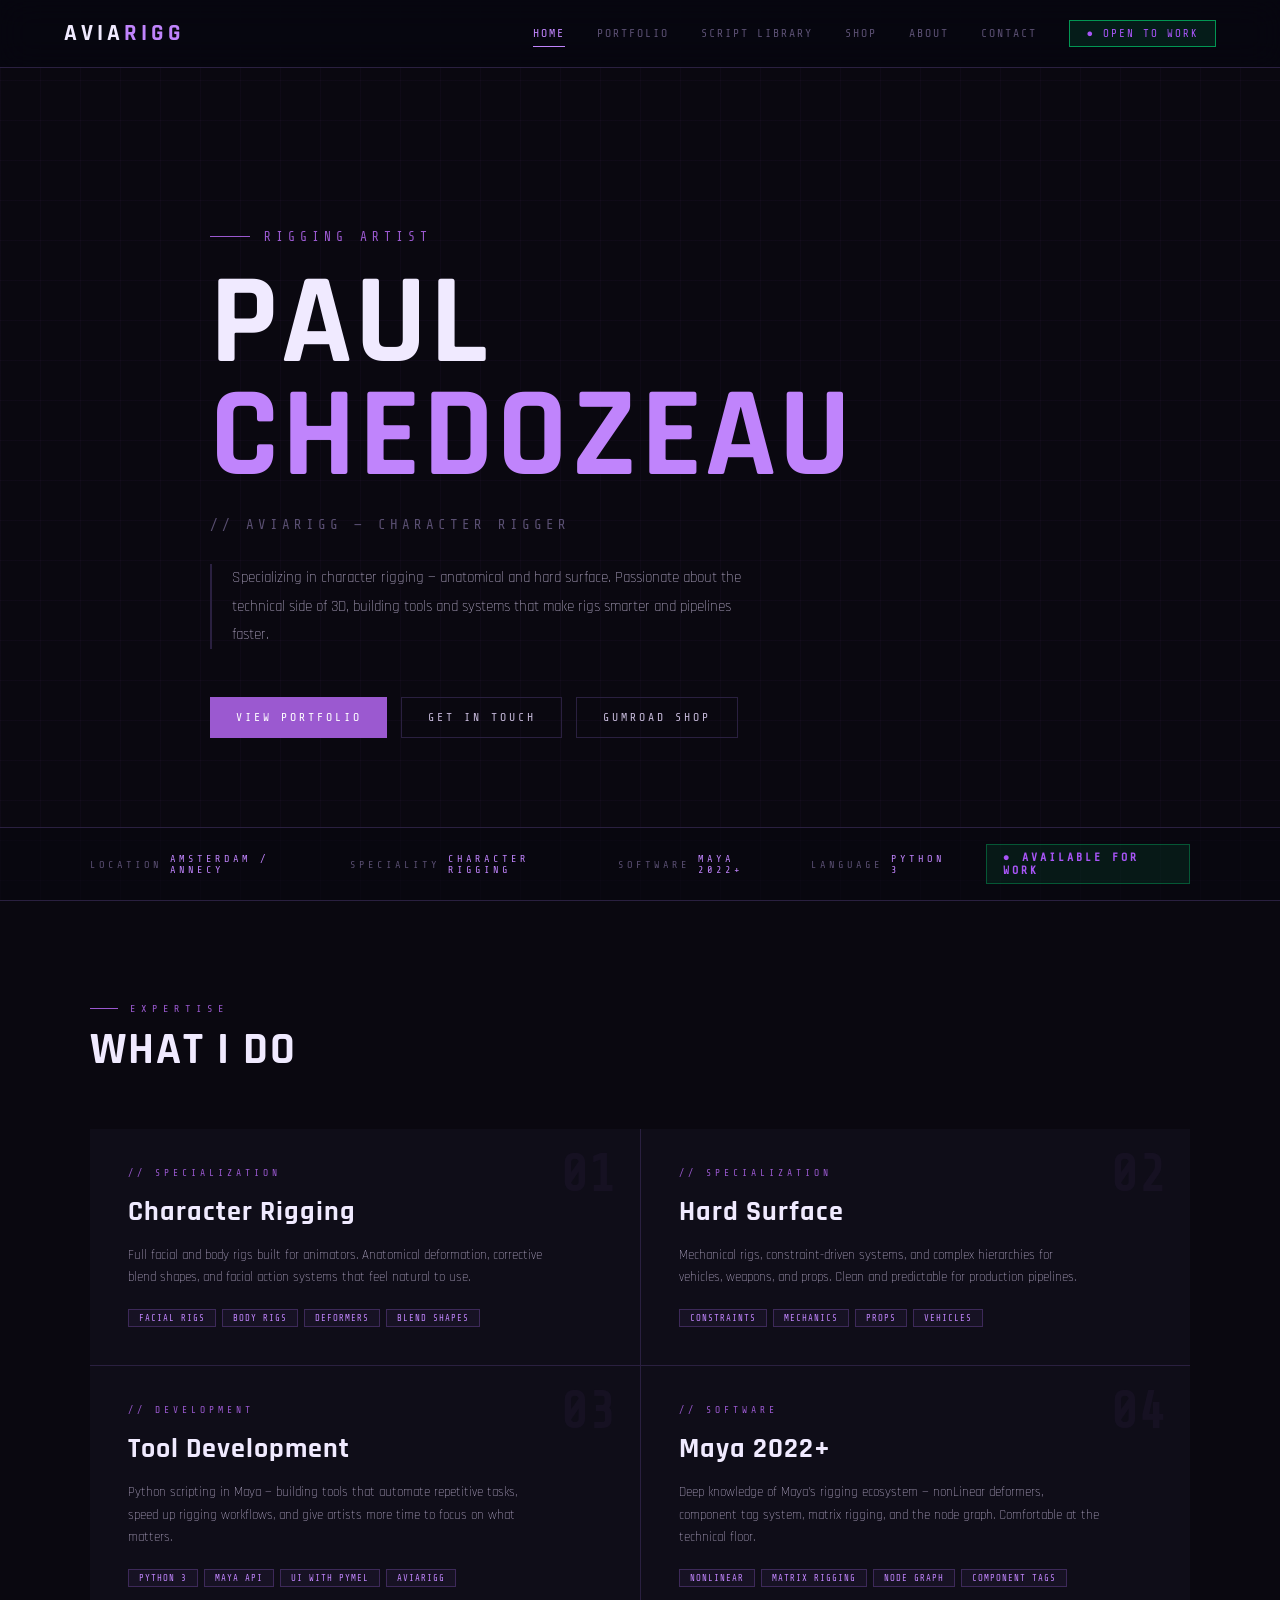
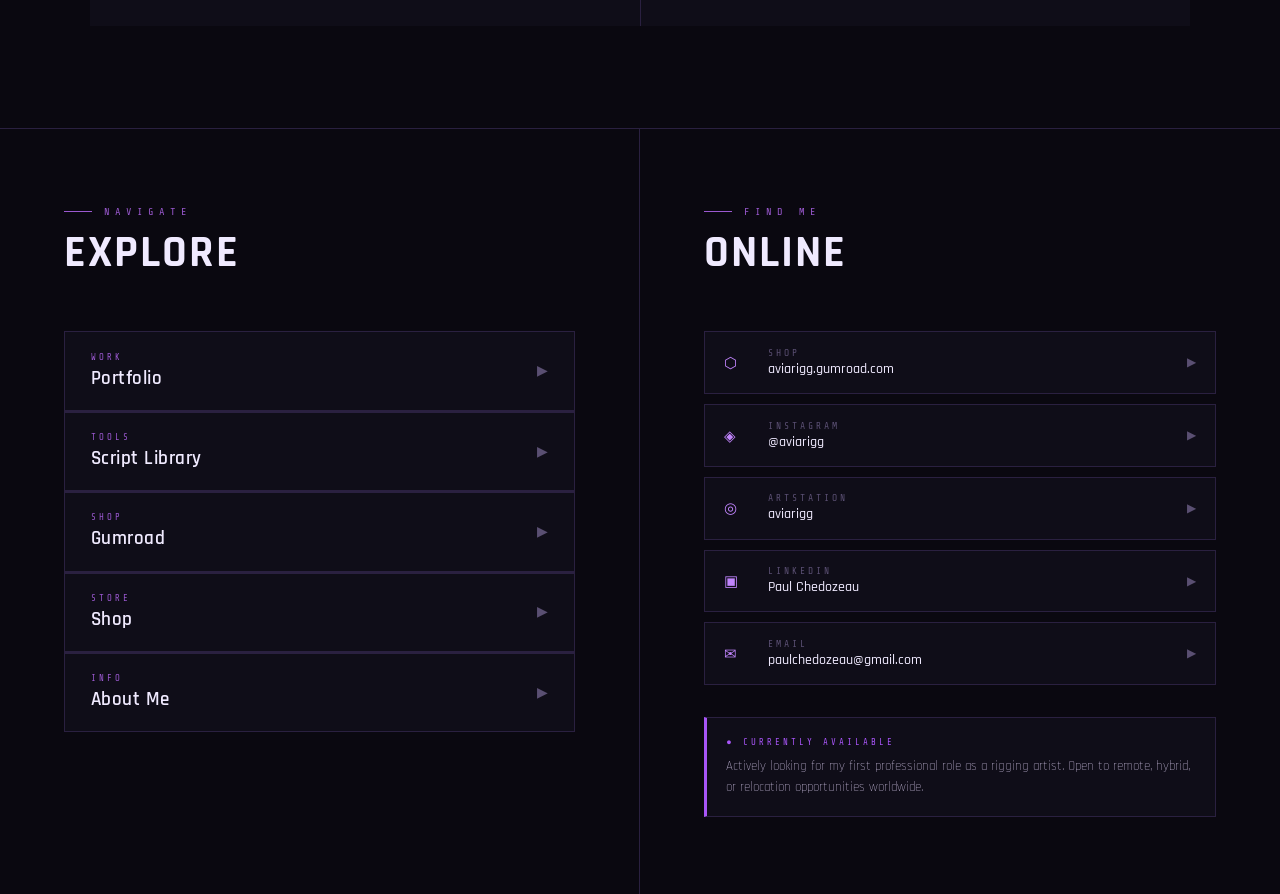
==== commit f33be8d3: "Add files via upload" ====
--- a/index.html
+++ b/index.html
@@ -206,36 +206,79 @@
       <div class="eyebrow">Work</div>
       <div class="section-h">Portfolio</div>
     </div>
-    <div class="reel-section">
-    <div class="showreel">
-      <div class="showreel-play">▷</div>
-      <div class="showreel-label">Showreel — Coming Soon</div>
-      <div class="showreel-sub">Reel in progress — check back soon</div>
-    </div>
-    <div class="port-section-label">// Projects</div>
+
+    <!-- FEATURED PROJECT -->
+    <div class="port-featured" onclick="showPage('port-f1')">
+      <div class="port-featured-img">
+        <div class="shop-card-scan"></div>
+        <img src="./projects/f1_SF25/images/F1_Rendered.png" alt="F1 SF-25">
+        <div class="port-featured-overlay">
+          <div class="port-featured-tag">// Featured Project</div>
+          <div class="port-featured-cta">View Breakdown ▶</div>
+        </div>
+      </div>
+      <div class="port-featured-body">
+        <div class="port-featured-meta">
+          <span class="port-featured-cat">Hard Surface Rig</span>
+          <span class="port-featured-year">2025</span>
+        </div>
+        <div class="port-featured-title">Formula 1<br><span class="accent">SF-25 Livery</span></div>
+        <p class="port-featured-desc">Full hard surface rig for the Ferrari SF-25. Auto-spinning wheels, DRS system, dual livery switching, AnimSchool picker support. Built in Maya 2022+ with a clean animator-friendly hierarchy.</p>
+        <div class="port-featured-tags">
+          <span class="ptag">Maya 2022+</span>
+          <span class="ptag">Hard Surface</span>
+          <span class="ptag">DRS System</span>
+          <span class="ptag">Dual Livery</span>
+          <span class="ptag">AnimSchool Picker</span>
+        </div>
+        <div class="port-featured-stats">
+          <div class="pfs"><span class="pfs-val">2</span><span class="pfs-label">Liveries</span></div>
+          <div class="pfs"><span class="pfs-val">4K</span><span class="pfs-label">Textures</span></div>
+          <div class="pfs"><span class="pfs-val">DRS</span><span class="pfs-label">System</span></div>
+          <div class="pfs"><span class="pfs-val">Auto</span><span class="pfs-label">Wheel Spin</span></div>
+        </div>
+      </div>
+    </div>
+
+    <!-- OTHER PROJECTS GRID -->
+    <div class="port-section-label">// More Projects</div>
     <div class="port-grid">
+      <div class="port-card" style="opacity:1; cursor:pointer;" onclick="showPage('port-f1')">
+        <div class="pc-thumb" style="padding:0; overflow:hidden;">
+          <img src="./projects/f1_SF25/images/F1_Rig.png" alt="F1 Rig" style="width:100%;height:100%;object-fit:cover;">
+        </div>
+        <div class="pc-body">
+          <div class="pc-cat">Hard Surface</div>
+          <div class="pc-title">F1 SF-25 — Rig View</div>
+          <div class="pc-desc">Controller hierarchy and picker setup.</div>
+        </div>
+      </div>
+      <div class="port-card" style="opacity:1; cursor:pointer;" onclick="showPage('port-f1')">
+        <div class="pc-thumb" style="padding:0; overflow:hidden;">
+          <img src="./projects/f1_SF25/images/F1_Picker.png" alt="F1 Picker" style="width:100%;height:100%;object-fit:cover;">
+        </div>
+        <div class="pc-body">
+          <div class="pc-cat">Hard Surface</div>
+          <div class="pc-title">F1 SF-25 — Picker</div>
+          <div class="pc-desc">AnimSchool picker layout for animators.</div>
+        </div>
+      </div>
+      <div class="port-card" style="opacity:1; cursor:pointer;" onclick="showPage('port-f1')">
+        <div class="pc-thumb" style="padding:0; overflow:hidden;">
+          <img src="./projects/f1_SF25/images/F1_Blender.png" alt="F1 Blender" style="width:100%;height:100%;object-fit:cover;">
+        </div>
+        <div class="pc-body">
+          <div class="pc-cat">Hard Surface</div>
+          <div class="pc-title">F1 SF-25 — Blender</div>
+          <div class="pc-desc">Unrigged FBX version in Blender.</div>
+        </div>
+      </div>
       <div class="port-card placeholder">
         <div class="pc-thumb">// Coming Soon</div>
         <div class="pc-body">
           <div class="pc-cat">Character Rig</div>
-          <div class="pc-title">Project Incoming</div>
-          <div class="pc-desc">Full character rig breakdown — coming soon.</div>
-        </div>
-      </div>
-      <div class="port-card placeholder">
-        <div class="pc-thumb">// Coming Soon</div>
-        <div class="pc-body">
-          <div class="pc-cat">Hard Surface</div>
-          <div class="pc-title">Project Incoming</div>
-          <div class="pc-desc">Hard surface rig breakdown — coming soon.</div>
-        </div>
-      </div>
-      <div class="port-card placeholder">
-        <div class="pc-thumb">// Coming Soon</div>
-        <div class="pc-body">
-          <div class="pc-cat">Facial Rig</div>
-          <div class="pc-title">Project Incoming</div>
-          <div class="pc-desc">Facial rig breakdown — coming soon.</div>
+          <div class="pc-title">Nordic Bandit</div>
+          <div class="pc-desc">Full character rig breakdown — uploading soon.</div>
         </div>
       </div>
       <div class="port-card placeholder">
@@ -254,18 +297,116 @@
           <div class="pc-desc">Project from HatRigs workshop — coming soon.</div>
         </div>
       </div>
-      <div class="port-card placeholder">
-        <div class="pc-thumb">// Coming Soon</div>
-        <div class="pc-body">
-          <div class="pc-cat">Workshop Project</div>
-          <div class="pc-title">Rigging Dojo Project</div>
-          <div class="pc-desc">Project from Rigging Dojo workshop — coming soon.</div>
-        </div>
-      </div>
-    </div>
-    </div><!-- end reel-section -->
+    </div>
   </div>
 </div>
+
+<!-- ══ PORTFOLIO: F1 SF-25 BREAKDOWN ══ -->
+<div class="page" id="page-port-f1">
+  <div class="port-breakdown-wrap">
+
+    <div class="product-back" onclick="showPage('portfolio')">← Back to Portfolio</div>
+
+    <!-- HERO -->
+    <div class="pb-hero">
+      <div class="pb-hero-left">
+        <div class="eyebrow">Hard Surface · 2025</div>
+        <div class="section-h">Formula 1<br><span class="accent">SF-25 Livery</span></div>
+        <p class="pb-desc">A production-ready hard surface rig for the Ferrari SF-25 F1 car. Built entirely in Maya 2022+ with a clean, animator-friendly hierarchy. Features auto-spinning wheels driven by motion, a DRS rear wing system, dual livery switching between Hamilton and Leclerc via custom attribute, and full AnimSchool Picker support.</p>
+        <div class="pb-links">
+          <a href="https://aviarigg.lemonsqueezy.com/checkout/buy/7a7a2f24-189a-4f7c-a471-f98fd43647dc?embed=1" class="lemonsqueezy-button product-buy-btn" style="font-size:clamp(11px,0.9vw,14px);">Buy Rig — €20+ ▶</a>
+          <span onclick="showPage('product-f1')" class="pb-link-ghost">Product Page ▶</span>
+        </div>
+      </div>
+      <div class="pb-hero-right">
+        <div class="product-img-wrap">
+          <div class="shop-card-scan"></div>
+          <img src="./projects/f1_SF25/images/F1_Rendered.png" alt="F1 SF-25" style="width:100%;display:block;">
+        </div>
+      </div>
+    </div>
+
+    <!-- SPECS STRIP -->
+    <div class="pb-specs">
+      <div class="pb-spec"><span class="pb-spec-label">Software</span><span class="pb-spec-val">Maya 2022+</span></div>
+      <div class="pb-spec"><span class="pb-spec-label">Type</span><span class="pb-spec-val">Hard Surface</span></div>
+      <div class="pb-spec"><span class="pb-spec-label">Textures</span><span class="pb-spec-val">4K / 2K / 1K</span></div>
+      <div class="pb-spec"><span class="pb-spec-label">Liveries</span><span class="pb-spec-val">Hamilton + Leclerc</span></div>
+      <div class="pb-spec"><span class="pb-spec-label">Picker</span><span class="pb-spec-val">AnimSchool</span></div>
+      <div class="pb-spec"><span class="pb-spec-label">Year</span><span class="pb-spec-val">2025</span></div>
+    </div>
+
+    <!-- IMAGE GRID -->
+    <div class="pb-section-label">// Breakdown</div>
+    <div class="pb-grid">
+      <div class="pb-grid-main">
+        <img src="./projects/f1_SF25/images/F1_Rendered.png" alt="Rendered">
+        <div class="pb-grid-caption">// Final Render — Hamilton Livery</div>
+      </div>
+      <div class="pb-grid-side">
+        <div class="pb-grid-item">
+          <img src="./projects/f1_SF25/images/F1_Rig.png" alt="Rig">
+          <div class="pb-grid-caption">// Rig View</div>
+        </div>
+        <div class="pb-grid-item">
+          <img src="./projects/f1_SF25/images/F1_Picker.png" alt="Picker">
+          <div class="pb-grid-caption">// AnimSchool Picker</div>
+        </div>
+      </div>
+    </div>
+
+    <div class="pb-grid-bottom">
+      <div class="pb-grid-item">
+        <img src="./projects/f1_SF25/images/F1_FBX.png" alt="FBX">
+        <div class="pb-grid-caption">// FBX Model</div>
+      </div>
+      <div class="pb-grid-item">
+        <img src="./projects/f1_SF25/images/F1_Blender.png" alt="Blender">
+        <div class="pb-grid-caption">// Blender Version</div>
+      </div>
+    </div>
+
+    <!-- TECHNICAL NOTES -->
+    <div class="pb-section-label">// Technical Notes</div>
+    <div class="pb-notes-grid">
+      <div class="pb-note">
+        <div class="pb-note-num">01</div>
+        <div class="pb-note-title">Auto Wheel Spin</div>
+        <div class="pb-note-desc">Wheels spin automatically based on world movement via expression — no manual keyframing needed. Override available for custom rotation.</div>
+      </div>
+      <div class="pb-note">
+        <div class="pb-note-num">02</div>
+        <div class="pb-note-title">DRS System</div>
+        <div class="pb-note-desc">Rear wing elements are driven by a single DRS attribute. Open/close is fully animatable with clean deformation and no geometry intersection.</div>
+      </div>
+      <div class="pb-note">
+        <div class="pb-note-num">03</div>
+        <div class="pb-note-title">Dual Livery</div>
+        <div class="pb-note-desc">Hamilton and Leclerc liveries switchable via a custom attribute on the main controller. No shader reassignment or manual toggling required.</div>
+      </div>
+      <div class="pb-note">
+        <div class="pb-note-num">04</div>
+        <div class="pb-note-title">Hierarchy</div>
+        <div class="pb-note-desc">Fully organized outliner with logical grouping. Root_Scale at the top for global positioning. All controls follow AviaRigg naming conventions.</div>
+      </div>
+    </div>
+
+    <!-- VIDEO -->
+    <div class="pb-section-label">// Showcase Videos</div>
+    <div class="pb-videos">
+      <div class="pb-video">
+        <iframe src="https://www.youtube.com/embed/AbGyZreyAak?rel=0" frameborder="0" allow="accelerometer; autoplay; clipboard-write; encrypted-media; gyroscope; picture-in-picture" allowfullscreen></iframe>
+        <div class="pb-grid-caption">// Rig Showcase</div>
+      </div>
+      <div class="pb-video">
+        <iframe src="https://www.youtube.com/embed/9_WERFJg4w8?rel=0" frameborder="0" allow="accelerometer; autoplay; clipboard-write; encrypted-media; gyroscope; picture-in-picture" allowfullscreen></iframe>
+        <div class="pb-grid-caption">// Breakdown</div>
+      </div>
+    </div>
+
+  </div>
+</div>
+
 
 <!-- ══ SCRIPT LIBRARY ══ -->
 <div class="page" id="page-library">
@@ -331,8 +472,8 @@
         <div class="lib-breadcrumb">
           <span onclick="showPage('home')" style="cursor:pointer; transition:color 0.15s;" onmouseover="this.style.color='var(--accent2)'" onmouseout="this.style.color='var(--text-dim)'">AVIARIGG</span>
           <span style="color:var(--accent);">/</span>
-          <span style="color:var(--accent);">SCRIPTS</span>
-          <span style="color:var(--accent);">/</span>
+          <span onclick="libHome()" style="cursor:pointer; transition:color 0.15s;" onmouseover="this.style.color='var(--accent2)'" onmouseout="this.style.color='var(--text-dim)'">SCRIPTS</span>
+          <span style="color:var(--accent);" id="lib-bc-sep" style="display:none;">/</span>
           <span id="lib-bc" style="color:var(--text-bright);">HOME</span>
         </div>
         <div style="margin-left:auto; font-family:'Share Tech Mono',monospace; font-size:10px; color:var(--text-dim); background:var(--surface2); padding:4px 12px; border:1px solid var(--border);">3 SCRIPTS // 1 REF</div>
@@ -373,7 +514,7 @@
           <span class="last-updated">Last updated: April 2026</span>
         </div>
         <div class="recent-list" id="recent-list">
-          <div class="recent-item" onclick="showScript('mirror-nonlinear')">
+          <div class="recent-item" onclick="libShow('mirror-nonlinear')">
             <span class="recent-item-tag">DEFORMERS</span>
             <div class="recent-item-info">
               <span class="recent-item-name">Mirror NonLinear Deformer Weights</span>
@@ -381,7 +522,7 @@
             </div>
             <span class="recent-item-arrow">▶</span>
           </div>
-          <div class="recent-item" onclick="showScript('add-geo-deformer')">
+          <div class="recent-item" onclick="libShow('add-geo-deformer')">
             <span class="recent-item-tag">DEFORMERS</span>
             <div class="recent-item-info">
               <span class="recent-item-name">Add Geometry to Deformer</span>
@@ -389,7 +530,7 @@
             </div>
             <span class="recent-item-arrow">▶</span>
           </div>
-          <div class="recent-item" onclick="showScript('change-default-value')">
+          <div class="recent-item" onclick="libShow('change-default-value')">
             <span class="recent-item-tag">ATTRIBUTES</span>
             <div class="recent-item-info">
               <span class="recent-item-name">Change Default Attribute Value</span>
@@ -397,7 +538,7 @@
             </div>
             <span class="recent-item-arrow">▶</span>
           </div>
-          <div class="recent-item" onclick="showScript('naming-conventions')">
+          <div class="recent-item" onclick="libShow('naming-conventions')">
             <span class="recent-item-tag">REFERENCE</span>
             <div class="recent-item-info">
               <span class="recent-item-name">Naming Conventions</span>
@@ -1265,7 +1406,7 @@
 // Handle URL hash on load
 function loadFromHash() {
   const hash = window.location.hash.replace('#', '');
-  const valid = ['home','portfolio','library','shop','about','contact','product-f1'];
+  const valid = ['home','portfolio','library','shop','about','contact','product-f1','port-f1'];
   if (hash && valid.includes(hash)) {
     showPage(hash);
   } else {
@@ -1297,7 +1438,14 @@
   };
 
 function libShow(id) {
-  document.getElementById('lib-bc').textContent = (scripts[id]?.name || id).toUpperCase();
+  const name = (scripts[id]?.name || id).toUpperCase();
+  const bc = document.getElementById('lib-bc');
+  const sep = document.getElementById('lib-bc-sep');
+  bc.textContent = name;
+  bc.style.color = 'var(--text-bright)';
+  bc.style.cursor = 'default';
+  bc.onclick = null;
+  sep.style.display = '';
   document.querySelectorAll('.script-card').forEach(c => c.classList.remove('active'));
   document.querySelectorAll('#page-library .welcome').forEach(w => w.classList.remove('active'));
   const card = document.getElementById('script-' + id);
@@ -1309,7 +1457,13 @@
 }
 
 function libHome() {
-  document.getElementById('lib-bc').textContent = 'HOME';
+  const bc = document.getElementById('lib-bc');
+  const sep = document.getElementById('lib-bc-sep');
+  bc.textContent = 'HOME';
+  bc.style.color = 'var(--text-bright)';
+  bc.style.cursor = 'default';
+  bc.onclick = null;
+  sep.style.display = 'none';
   document.querySelectorAll('.script-card').forEach(c => c.classList.remove('active'));
   document.querySelectorAll('#page-library .welcome').forEach(w => w.classList.add('active'));
   document.querySelectorAll('.lni[data-script]').forEach(i => i.classList.remove('active'));
--- a/style.css
+++ b/style.css
@@ -671,8 +671,305 @@
 .pc-desc { font-size: clamp(11px, 0.9vw, 13px); color: var(--text-dim); line-height: 1.6; }
 
 /* ══════════════════════════════════════════
-   SCRIPT LIBRARY
+   PORTFOLIO FEATURED
 ══════════════════════════════════════════ */
+.port-featured {
+  display: grid;
+  grid-template-columns: 1fr 1fr;
+  gap: 0;
+  background: var(--border);
+  margin-bottom: 1px;
+  cursor: pointer;
+  position: relative;
+  overflow: hidden;
+}
+.port-featured:hover .port-featured-img img { transform: scale(1.03); }
+.port-featured:hover .port-featured-cta { opacity: 1; }
+
+.port-featured-img {
+  position: relative;
+  overflow: hidden;
+  border-right: 1px solid var(--border);
+}
+.port-featured-img img {
+  width: 100%;
+  height: 100%;
+  object-fit: cover;
+  display: block;
+  transition: transform 0.4s ease;
+}
+.port-featured-overlay {
+  position: absolute;
+  inset: 0;
+  display: flex;
+  flex-direction: column;
+  justify-content: space-between;
+  padding: 16px;
+  background: linear-gradient(to top, rgba(6,6,15,0.7) 0%, transparent 50%);
+}
+.port-featured-tag {
+  font-family: 'Share Tech Mono', monospace;
+  font-size: clamp(9px, 0.75vw, 11px);
+  letter-spacing: 3px;
+  color: var(--text-bright);
+  background: rgba(139,79,200,0.6);
+  padding: 4px 10px;
+  text-transform: uppercase;
+  align-self: flex-start;
+}
+.port-featured-cta {
+  font-family: 'Share Tech Mono', monospace;
+  font-size: clamp(10px, 0.85vw, 13px);
+  letter-spacing: 3px;
+  color: var(--green);
+  text-transform: uppercase;
+  opacity: 0;
+  transition: opacity 0.3s ease;
+  align-self: flex-end;
+}
+
+.port-featured-body {
+  background: var(--surface);
+  padding: clamp(24px, 3vw, 48px);
+  display: flex;
+  flex-direction: column;
+  justify-content: center;
+  gap: 20px;
+}
+.port-featured-meta {
+  display: flex;
+  align-items: center;
+  justify-content: space-between;
+}
+.port-featured-cat {
+  font-family: 'Share Tech Mono', monospace;
+  font-size: clamp(10px, 0.85vw, 13px);
+  letter-spacing: 3px;
+  color: var(--accent2);
+  text-transform: uppercase;
+}
+.port-featured-year {
+  font-family: 'Share Tech Mono', monospace;
+  font-size: clamp(10px, 0.85vw, 13px);
+  letter-spacing: 3px;
+  color: var(--text-dim);
+}
+.port-featured-title {
+  font-family: 'Rajdhani', sans-serif;
+  font-size: clamp(28px, 3.5vw, 52px);
+  font-weight: 700;
+  color: var(--text-bright);
+  line-height: 1.1;
+}
+.port-featured-desc {
+  font-size: clamp(13px, 1vw, 15px);
+  color: var(--text);
+  line-height: 1.7;
+}
+.port-featured-stats {
+  display: flex;
+  gap: 0;
+  border: 1px solid var(--border);
+  margin-top: 4px;
+}
+.pfs {
+  flex: 1;
+  display: flex;
+  flex-direction: column;
+  align-items: center;
+  padding: 12px 8px;
+  border-right: 1px solid var(--border);
+  gap: 4px;
+}
+.pfs:last-child { border-right: none; }
+.pfs-val {
+  font-family: 'Share Tech Mono', monospace;
+  font-size: clamp(12px, 1.1vw, 16px);
+  color: var(--accent2);
+  letter-spacing: 1px;
+}
+.pfs-label {
+  font-family: 'Share Tech Mono', monospace;
+  font-size: clamp(8px, 0.65vw, 10px);
+  letter-spacing: 2px;
+  color: var(--text-dim);
+  text-transform: uppercase;
+}
+.pb-links {
+  display: flex;
+  align-items: center;
+  gap: 16px;
+  flex-wrap: wrap;
+}
+.pb-link-ghost {
+  font-family: 'Share Tech Mono', monospace;
+  font-size: clamp(11px, 0.9vw, 13px);
+  letter-spacing: 3px;
+  text-transform: uppercase;
+  color: var(--text-dim);
+  cursor: pointer;
+  transition: color 0.2s;
+}
+.pb-link-ghost:hover { color: var(--accent2); }
+
+/* ══════════════════════════════════════════
+   PORTFOLIO BREAKDOWN PAGE
+══════════════════════════════════════════ */
+.port-breakdown-wrap {
+  padding: clamp(48px, 6vw, 100px) clamp(32px, 7vw, 120px);
+}
+
+.pb-hero {
+  display: grid;
+  grid-template-columns: 1fr 1fr;
+  gap: clamp(32px, 4vw, 80px);
+  align-items: center;
+  margin-bottom: 64px;
+}
+.pb-desc {
+  font-size: clamp(14px, 1vw, 16px);
+  color: var(--text);
+  line-height: 1.7;
+  margin-bottom: 20px;
+}
+
+.pb-specs {
+  display: grid;
+  grid-template-columns: repeat(6, 1fr);
+  gap: 1px;
+  background: var(--border);
+  margin-bottom: 64px;
+}
+.pb-spec {
+  background: var(--surface);
+  padding: 16px 20px;
+  display: flex;
+  flex-direction: column;
+  gap: 6px;
+}
+.pb-spec-label {
+  font-family: 'Share Tech Mono', monospace;
+  font-size: clamp(8px, 0.7vw, 10px);
+  letter-spacing: 3px;
+  color: var(--text-dim);
+  text-transform: uppercase;
+}
+.pb-spec-val {
+  font-family: 'Rajdhani', sans-serif;
+  font-size: clamp(14px, 1.2vw, 18px);
+  font-weight: 600;
+  color: var(--text-bright);
+}
+
+.pb-section-label {
+  font-family: 'Share Tech Mono', monospace;
+  font-size: clamp(9px, 0.8vw, 11px);
+  letter-spacing: 4px;
+  color: var(--text-dim);
+  text-transform: uppercase;
+  margin-bottom: 16px;
+  border-left: 2px solid var(--accent);
+  padding-left: 12px;
+}
+
+.pb-grid {
+  display: grid;
+  grid-template-columns: 2fr 1fr;
+  gap: 1px;
+  background: var(--border);
+  margin-bottom: 1px;
+}
+.pb-grid-main {
+  position: relative;
+  overflow: hidden;
+}
+.pb-grid-main img {
+  width: 100%;
+  display: block;
+}
+.pb-grid-side {
+  display: flex;
+  flex-direction: column;
+  gap: 1px;
+  background: var(--border);
+}
+.pb-grid-item {
+  position: relative;
+  overflow: hidden;
+  background: var(--surface);
+}
+.pb-grid-item img {
+  width: 100%;
+  display: block;
+  transition: transform 0.3s ease;
+}
+.pb-grid-item:hover img { transform: scale(1.03); }
+.pb-grid-caption {
+  font-family: 'Share Tech Mono', monospace;
+  font-size: clamp(8px, 0.7vw, 10px);
+  letter-spacing: 3px;
+  color: var(--text-dim);
+  text-transform: uppercase;
+  padding: 8px 12px;
+  background: var(--surface2);
+  border-top: 1px solid var(--border);
+}
+.pb-grid-bottom {
+  display: grid;
+  grid-template-columns: 1fr 1fr;
+  gap: 1px;
+  background: var(--border);
+  margin-bottom: 64px;
+}
+
+.pb-notes-grid {
+  display: grid;
+  grid-template-columns: repeat(4, 1fr);
+  gap: 1px;
+  background: var(--border);
+  margin-bottom: 64px;
+}
+.pb-note {
+  background: var(--surface);
+  padding: clamp(20px, 2vw, 32px);
+}
+.pb-note-num {
+  font-family: 'Share Tech Mono', monospace;
+  font-size: clamp(20px, 2vw, 32px);
+  color: var(--border);
+  margin-bottom: 12px;
+  line-height: 1;
+}
+.pb-note-title {
+  font-family: 'Rajdhani', sans-serif;
+  font-size: clamp(15px, 1.2vw, 20px);
+  font-weight: 600;
+  color: var(--accent2);
+  margin-bottom: 10px;
+}
+.pb-note-desc {
+  font-size: clamp(12px, 0.9vw, 14px);
+  color: var(--text);
+  line-height: 1.65;
+}
+
+.pb-videos {
+  display: grid;
+  grid-template-columns: 1fr 1fr;
+  gap: 1px;
+  background: var(--border);
+  margin-bottom: 64px;
+}
+.pb-video {
+  background: var(--surface);
+}
+.pb-video iframe {
+  width: 100%;
+  aspect-ratio: 16/9;
+  display: block;
+}
+
+
 .lib-page {
   display: flex;
   min-height: calc(100vh - var(--nav-h));
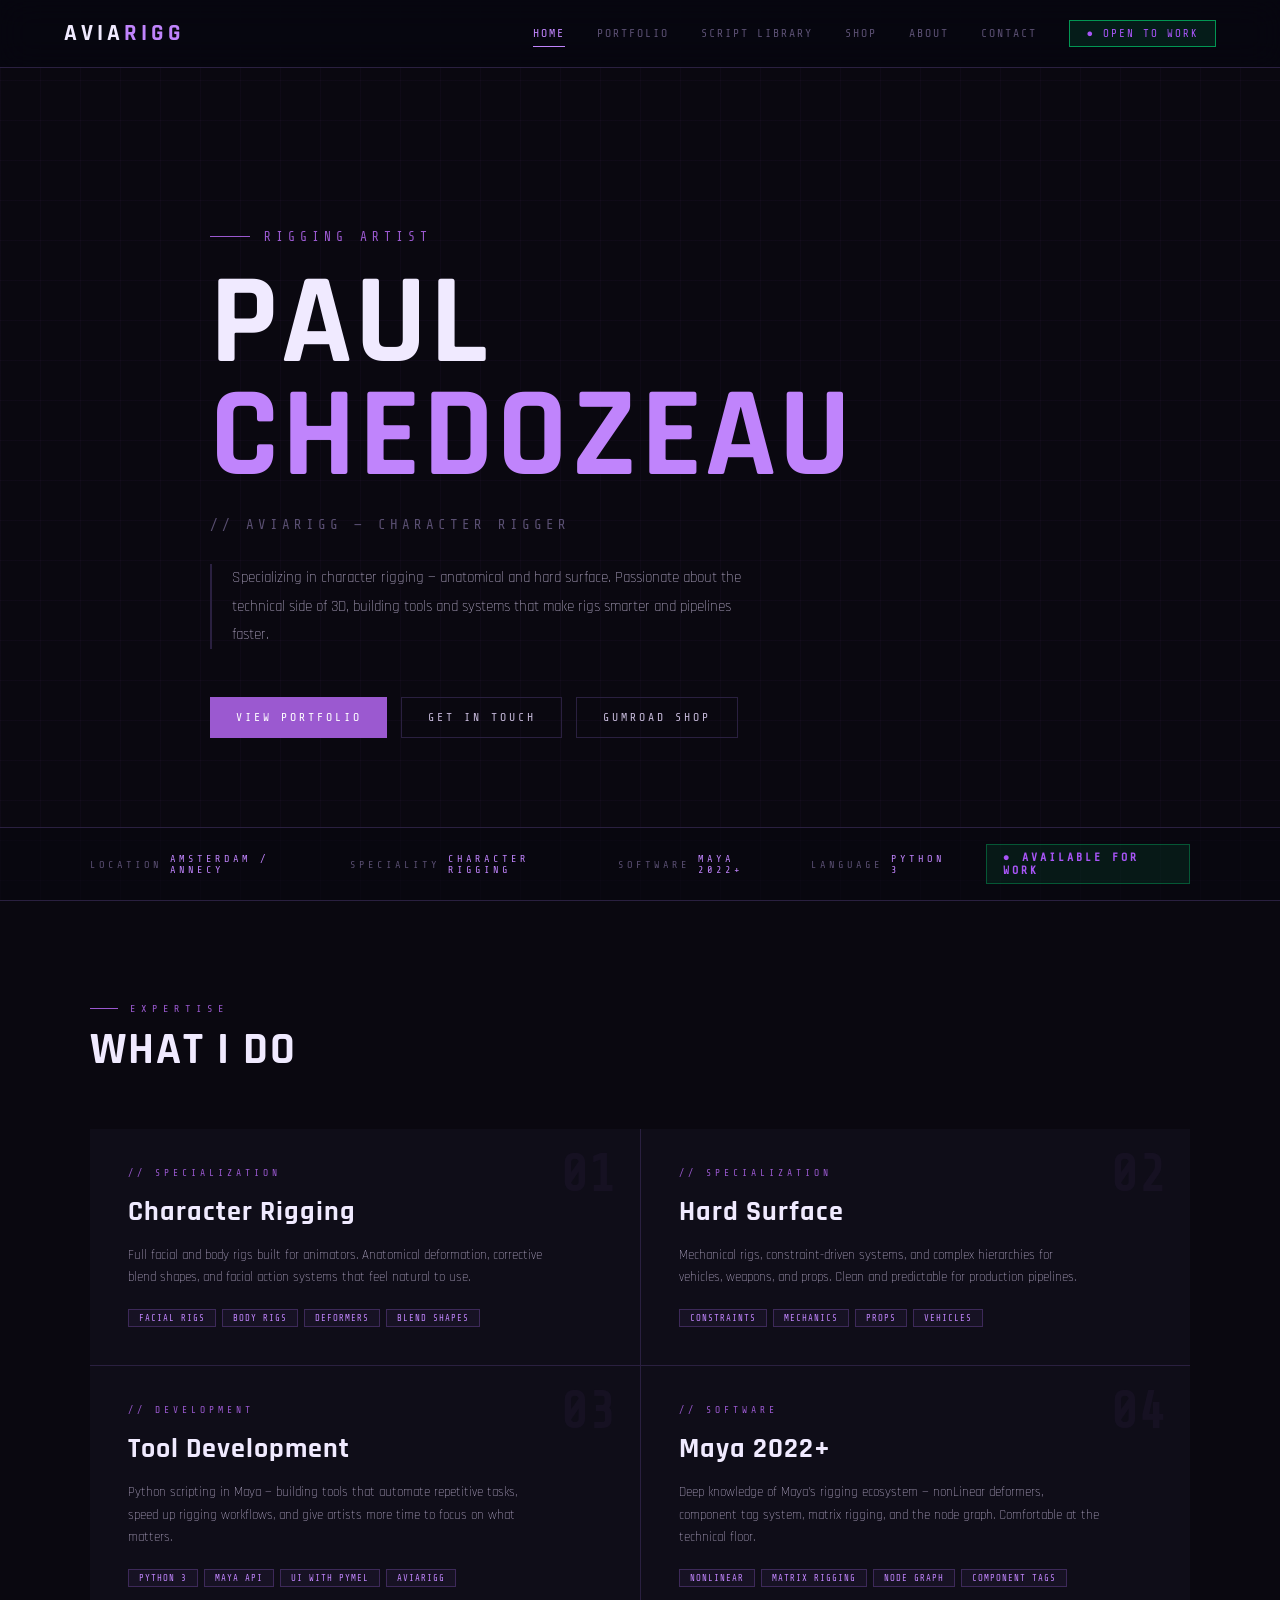
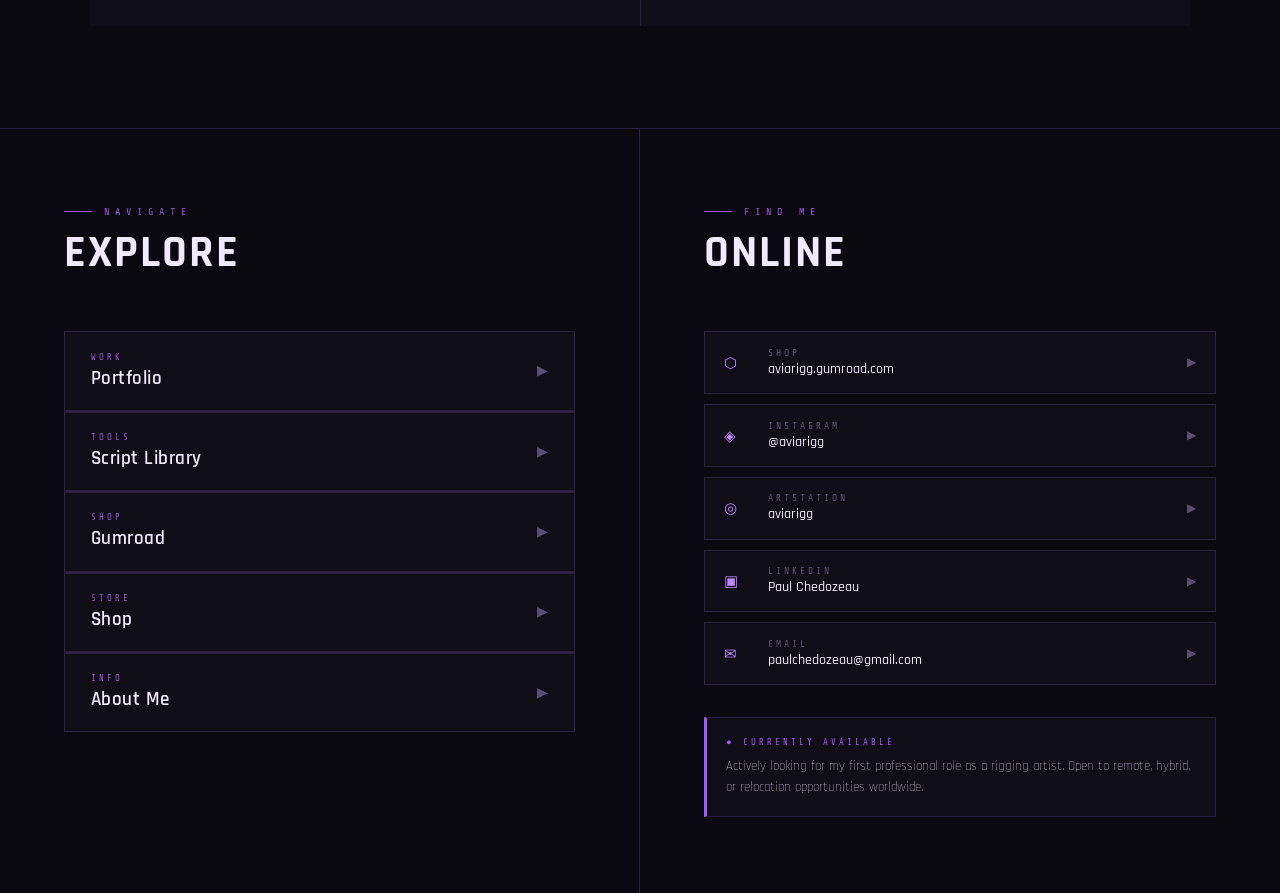
==== commit 8131c30a: "Add files via upload" ====
--- a/index.html
+++ b/index.html
@@ -206,95 +206,64 @@
       <div class="eyebrow">Work</div>
       <div class="section-h">Portfolio</div>
     </div>
-
-    <!-- FEATURED PROJECT -->
-    <div class="port-featured" onclick="showPage('port-f1')">
-      <div class="port-featured-img">
-        <div class="shop-card-scan"></div>
-        <img src="./projects/f1_SF25/images/F1_Rendered.png" alt="F1 SF-25">
-        <div class="port-featured-overlay">
-          <div class="port-featured-tag">// Featured Project</div>
-          <div class="port-featured-cta">View Breakdown ▶</div>
-        </div>
-      </div>
-      <div class="port-featured-body">
-        <div class="port-featured-meta">
-          <span class="port-featured-cat">Hard Surface Rig</span>
-          <span class="port-featured-year">2025</span>
-        </div>
-        <div class="port-featured-title">Formula 1<br><span class="accent">SF-25 Livery</span></div>
-        <p class="port-featured-desc">Full hard surface rig for the Ferrari SF-25. Auto-spinning wheels, DRS system, dual livery switching, AnimSchool picker support. Built in Maya 2022+ with a clean animator-friendly hierarchy.</p>
-        <div class="port-featured-tags">
-          <span class="ptag">Maya 2022+</span>
-          <span class="ptag">Hard Surface</span>
-          <span class="ptag">DRS System</span>
-          <span class="ptag">Dual Livery</span>
-          <span class="ptag">AnimSchool Picker</span>
-        </div>
-        <div class="port-featured-stats">
-          <div class="pfs"><span class="pfs-val">2</span><span class="pfs-label">Liveries</span></div>
-          <div class="pfs"><span class="pfs-val">4K</span><span class="pfs-label">Textures</span></div>
-          <div class="pfs"><span class="pfs-val">DRS</span><span class="pfs-label">System</span></div>
-          <div class="pfs"><span class="pfs-val">Auto</span><span class="pfs-label">Wheel Spin</span></div>
-        </div>
-      </div>
-    </div>
-
-    <!-- OTHER PROJECTS GRID -->
-    <div class="port-section-label">// More Projects</div>
-    <div class="port-grid">
-      <div class="port-card" style="opacity:1; cursor:pointer;" onclick="showPage('port-f1')">
-        <div class="pc-thumb" style="padding:0; overflow:hidden;">
-          <img src="./projects/f1_SF25/images/F1_Rig.png" alt="F1 Rig" style="width:100%;height:100%;object-fit:cover;">
-        </div>
-        <div class="pc-body">
-          <div class="pc-cat">Hard Surface</div>
-          <div class="pc-title">F1 SF-25 — Rig View</div>
-          <div class="pc-desc">Controller hierarchy and picker setup.</div>
-        </div>
-      </div>
-      <div class="port-card" style="opacity:1; cursor:pointer;" onclick="showPage('port-f1')">
-        <div class="pc-thumb" style="padding:0; overflow:hidden;">
-          <img src="./projects/f1_SF25/images/F1_Picker.png" alt="F1 Picker" style="width:100%;height:100%;object-fit:cover;">
-        </div>
-        <div class="pc-body">
-          <div class="pc-cat">Hard Surface</div>
-          <div class="pc-title">F1 SF-25 — Picker</div>
-          <div class="pc-desc">AnimSchool picker layout for animators.</div>
-        </div>
-      </div>
-      <div class="port-card" style="opacity:1; cursor:pointer;" onclick="showPage('port-f1')">
-        <div class="pc-thumb" style="padding:0; overflow:hidden;">
-          <img src="./projects/f1_SF25/images/F1_Blender.png" alt="F1 Blender" style="width:100%;height:100%;object-fit:cover;">
-        </div>
-        <div class="pc-body">
-          <div class="pc-cat">Hard Surface</div>
-          <div class="pc-title">F1 SF-25 — Blender</div>
-          <div class="pc-desc">Unrigged FBX version in Blender.</div>
-        </div>
-      </div>
-      <div class="port-card placeholder">
-        <div class="pc-thumb">// Coming Soon</div>
-        <div class="pc-body">
-          <div class="pc-cat">Character Rig</div>
-          <div class="pc-title">Nordic Bandit</div>
-          <div class="pc-desc">Full character rig breakdown — uploading soon.</div>
-        </div>
-      </div>
-      <div class="port-card placeholder">
-        <div class="pc-thumb">// Coming Soon</div>
-        <div class="pc-body">
-          <div class="pc-cat">Tool</div>
-          <div class="pc-title">AviaRigg Toolkit</div>
-          <div class="pc-desc">Full toolkit documentation — coming soon.</div>
-        </div>
-      </div>
-      <div class="port-card placeholder">
-        <div class="pc-thumb">// Coming Soon</div>
-        <div class="pc-body">
-          <div class="pc-cat">Workshop Project</div>
-          <div class="pc-title">HatRigs Project</div>
-          <div class="pc-desc">Project from HatRigs workshop — coming soon.</div>
+    <div class="reel-section">
+      <div class="showreel">
+        <div class="showreel-play">▷</div>
+        <div class="showreel-label">Showreel — Coming Soon</div>
+        <div class="showreel-sub">Reel in progress — check back soon</div>
+      </div>
+      <div class="port-section-label">// Projects</div>
+      <div class="port-grid">
+        <div class="port-card" style="opacity:1; cursor:pointer;" onclick="showPage('port-f1')">
+          <div class="pc-thumb" style="padding:0; overflow:hidden; position:relative;">
+            <img src="./projects/f1_SF25/images/F1_Rendered.png" alt="F1 SF-25" style="width:100%;height:100%;object-fit:cover;display:block;transition:transform 0.3s ease;">
+            <div style="position:absolute;top:8px;left:8px;font-family:'Share Tech Mono',monospace;font-size:clamp(8px,0.65vw,10px);letter-spacing:2px;color:var(--text-bright);background:rgba(139,79,200,0.7);padding:3px 8px;text-transform:uppercase;">Hard Surface</div>
+          </div>
+          <div class="pc-body">
+            <div class="pc-cat">Maya Rig · 2025</div>
+            <div class="pc-title">Formula 1 SF-25 Livery</div>
+            <div class="pc-desc">Production-ready F1 car rig — DRS system, dual livery, auto wheel spin, AnimSchool picker.</div>
+          </div>
+        </div>
+        <div class="port-card placeholder">
+          <div class="pc-thumb">// Coming Soon</div>
+          <div class="pc-body">
+            <div class="pc-cat">Character Rig</div>
+            <div class="pc-title">Nordic Bandit</div>
+            <div class="pc-desc">Full character rig breakdown — uploading soon.</div>
+          </div>
+        </div>
+        <div class="port-card placeholder">
+          <div class="pc-thumb">// Coming Soon</div>
+          <div class="pc-body">
+            <div class="pc-cat">Tool</div>
+            <div class="pc-title">AviaRigg Toolkit</div>
+            <div class="pc-desc">Full toolkit documentation — coming soon.</div>
+          </div>
+        </div>
+        <div class="port-card placeholder">
+          <div class="pc-thumb">// Coming Soon</div>
+          <div class="pc-body">
+            <div class="pc-cat">Facial Rig</div>
+            <div class="pc-title">Project Incoming</div>
+            <div class="pc-desc">Facial rig breakdown — coming soon.</div>
+          </div>
+        </div>
+        <div class="port-card placeholder">
+          <div class="pc-thumb">// Coming Soon</div>
+          <div class="pc-body">
+            <div class="pc-cat">Workshop Project</div>
+            <div class="pc-title">HatRigs Project</div>
+            <div class="pc-desc">Project from HatRigs workshop — coming soon.</div>
+          </div>
+        </div>
+        <div class="port-card placeholder">
+          <div class="pc-thumb">// Coming Soon</div>
+          <div class="pc-body">
+            <div class="pc-cat">Workshop Project</div>
+            <div class="pc-title">Rigging Dojo Project</div>
+            <div class="pc-desc">Project from Rigging Dojo workshop — coming soon.</div>
+          </div>
         </div>
       </div>
     </div>
@@ -313,15 +282,18 @@
         <div class="eyebrow">Hard Surface · 2025</div>
         <div class="section-h">Formula 1<br><span class="accent">SF-25 Livery</span></div>
         <p class="pb-desc">A production-ready hard surface rig for the Ferrari SF-25 F1 car. Built entirely in Maya 2022+ with a clean, animator-friendly hierarchy. Features auto-spinning wheels driven by motion, a DRS rear wing system, dual livery switching between Hamilton and Leclerc via custom attribute, and full AnimSchool Picker support.</p>
-        <div class="pb-links">
-          <a href="https://aviarigg.lemonsqueezy.com/checkout/buy/7a7a2f24-189a-4f7c-a471-f98fd43647dc?embed=1" class="lemonsqueezy-button product-buy-btn" style="font-size:clamp(11px,0.9vw,14px);">Buy Rig — €20+ ▶</a>
-          <span onclick="showPage('product-f1')" class="pb-link-ghost">Product Page ▶</span>
+        <div class="port-featured-tags" style="margin-bottom:0;">
+          <span class="ptag">Maya 2022+</span>
+          <span class="ptag">Hard Surface</span>
+          <span class="ptag">DRS System</span>
+          <span class="ptag">Dual Livery</span>
+          <span class="ptag">AnimSchool Picker</span>
         </div>
       </div>
       <div class="pb-hero-right">
-        <div class="product-img-wrap">
-          <div class="shop-card-scan"></div>
-          <img src="./projects/f1_SF25/images/F1_Rendered.png" alt="F1 SF-25" style="width:100%;display:block;">
+        <div class="pb-img-frame">
+          <img src="./projects/f1_SF25/images/F1_Rendered.png" alt="F1 SF-25 Rendered">
+          <div class="pb-img-caption">// Final Render — Hamilton Livery</div>
         </div>
       </div>
     </div>
@@ -336,34 +308,44 @@
       <div class="pb-spec"><span class="pb-spec-label">Year</span><span class="pb-spec-val">2025</span></div>
     </div>
 
-    <!-- IMAGE GRID -->
+    <!-- CAROUSEL -->
     <div class="pb-section-label">// Breakdown</div>
-    <div class="pb-grid">
-      <div class="pb-grid-main">
-        <img src="./projects/f1_SF25/images/F1_Rendered.png" alt="Rendered">
-        <div class="pb-grid-caption">// Final Render — Hamilton Livery</div>
-      </div>
-      <div class="pb-grid-side">
-        <div class="pb-grid-item">
-          <img src="./projects/f1_SF25/images/F1_Rig.png" alt="Rig">
-          <div class="pb-grid-caption">// Rig View</div>
-        </div>
-        <div class="pb-grid-item">
-          <img src="./projects/f1_SF25/images/F1_Picker.png" alt="Picker">
-          <div class="pb-grid-caption">// AnimSchool Picker</div>
-        </div>
-      </div>
-    </div>
-
-    <div class="pb-grid-bottom">
-      <div class="pb-grid-item">
-        <img src="./projects/f1_SF25/images/F1_FBX.png" alt="FBX">
-        <div class="pb-grid-caption">// FBX Model</div>
-      </div>
-      <div class="pb-grid-item">
-        <img src="./projects/f1_SF25/images/F1_Blender.png" alt="Blender">
-        <div class="pb-grid-caption">// Blender Version</div>
-      </div>
+    <div class="pb-carousel">
+      <button class="pb-carousel-btn pb-carousel-prev" onclick="carouselPrev()">&#8592;</button>
+      <div class="pb-carousel-track-wrap">
+        <div class="pb-carousel-track" id="pb-carousel-track">
+          <div class="pb-img-frame pb-carousel-slide">
+            <img src="./projects/f1_SF25/images/F1_Rig.png" alt="Rig">
+            <div class="pb-img-caption">// Rig View</div>
+          </div>
+          <div class="pb-img-frame pb-carousel-slide">
+            <img src="./projects/f1_SF25/images/F1_Picker.png" alt="Picker">
+            <div class="pb-img-caption">// AnimSchool Picker</div>
+          </div>
+          <div class="pb-img-frame pb-carousel-slide">
+            <img src="./projects/f1_SF25/images/F1_FBX.png" alt="FBX">
+            <div class="pb-img-caption">// FBX Model</div>
+          </div>
+          <div class="pb-img-frame pb-carousel-slide">
+            <img src="./projects/f1_SF25/images/F1_Blender.png" alt="Blender">
+            <div class="pb-img-caption">// Blender Version</div>
+          </div>
+        </div>
+      </div>
+      <button class="pb-carousel-btn pb-carousel-next" onclick="carouselNext()">&#8594;</button>
+      <div class="pb-carousel-dots" id="pb-carousel-dots">
+        <span class="pb-dot active" onclick="carouselGoTo(0)"></span>
+        <span class="pb-dot" onclick="carouselGoTo(1)"></span>
+        <span class="pb-dot" onclick="carouselGoTo(2)"></span>
+        <span class="pb-dot" onclick="carouselGoTo(3)"></span>
+      </div>
+    </div>
+
+    <!-- 3D VIEWER -->
+    <div class="pb-section-label">// Interactive 3D</div>
+    <div class="pb-img-frame pb-sketchfab">
+      <iframe src="https://sketchfab.com/models/f9ae37650a9a40d88b38071ae9523c71/embed?autostart=0&ui_theme=dark&ui_infos=0&ui_watermark=0" frameborder="0" allow="autoplay; fullscreen; xr-spatial-tracking" allowfullscreen></iframe>
+      <div class="pb-img-caption">// Interactive 3D Viewer — SF-25 Rig on Sketchfab</div>
     </div>
 
     <!-- TECHNICAL NOTES -->
@@ -391,16 +373,16 @@
       </div>
     </div>
 
-    <!-- VIDEO -->
+    <!-- VIDEOS -->
     <div class="pb-section-label">// Showcase Videos</div>
     <div class="pb-videos">
-      <div class="pb-video">
+      <div class="pb-img-frame pb-video-frame">
         <iframe src="https://www.youtube.com/embed/AbGyZreyAak?rel=0" frameborder="0" allow="accelerometer; autoplay; clipboard-write; encrypted-media; gyroscope; picture-in-picture" allowfullscreen></iframe>
-        <div class="pb-grid-caption">// Rig Showcase</div>
-      </div>
-      <div class="pb-video">
+        <div class="pb-img-caption">// Rig Showcase</div>
+      </div>
+      <div class="pb-img-frame pb-video-frame">
         <iframe src="https://www.youtube.com/embed/9_WERFJg4w8?rel=0" frameborder="0" allow="accelerometer; autoplay; clipboard-write; encrypted-media; gyroscope; picture-in-picture" allowfullscreen></iframe>
-        <div class="pb-grid-caption">// Breakdown</div>
+        <div class="pb-img-caption">// Breakdown</div>
       </div>
     </div>
 
@@ -1494,6 +1476,19 @@
   });
 }
 
+// ── Carousel ──
+let carouselIndex = 0;
+const carouselTotal = 4;
+function carouselUpdate() {
+  const track = document.getElementById('pb-carousel-track');
+  if (!track) return;
+  track.style.transform = `translateX(-${carouselIndex * 100}%)`;
+  document.querySelectorAll('.pb-dot').forEach((d, i) => d.classList.toggle('active', i === carouselIndex));
+}
+function carouselNext() { carouselIndex = (carouselIndex + 1) % carouselTotal; carouselUpdate(); }
+function carouselPrev() { carouselIndex = (carouselIndex - 1 + carouselTotal) % carouselTotal; carouselUpdate(); }
+function carouselGoTo(i) { carouselIndex = i; carouselUpdate(); }
+
 function setGallerySketchfab(thumb, modelId) {
   const main = document.getElementById('gallery-main-img');
   main.innerHTML = `<iframe src="https://sketchfab.com/models/${modelId}/embed?autostart=1&ui_theme=dark&ui_infos=0&ui_watermark=0" frameborder="0" allow="autoplay; fullscreen; xr-spatial-tracking" allowfullscreen style="width:100%;height:100%;display:block;"></iframe>`;
--- a/style.css
+++ b/style.css
@@ -609,7 +609,7 @@
 
 .port-grid {
   display: grid;
-  grid-template-columns: repeat(3, 1fr);
+  grid-template-columns: repeat(2, 480px);
   gap: 1px;
   background: var(--border);
 }
@@ -630,10 +630,12 @@
   opacity: 0.45;
   position: relative;
   overflow: hidden;
+  width: 480px;
 }
 .port-card.placeholder { cursor: default; }
 .port-card:not(.placeholder) { opacity: 1; cursor: pointer; }
 .port-card:not(.placeholder):hover { background: var(--surface2); }
+.port-card:not(.placeholder):hover .pc-thumb img { transform: scale(1.05); }
 
 .pc-thumb {
   aspect-ratio: 16/9;
@@ -649,7 +651,7 @@
   border-bottom: 1px solid var(--border);
 }
 
-.pc-body { padding: clamp(16px, 1.5vw, 24px); }
+.pc-body { padding: clamp(20px, 2vw, 32px); }
 
 .pc-cat {
   font-family: 'Share Tech Mono', monospace;
@@ -872,57 +874,134 @@
   padding-left: 12px;
 }
 
-.pb-grid {
-  display: grid;
-  grid-template-columns: 2fr 1fr;
-  gap: 1px;
-  background: var(--border);
-  margin-bottom: 1px;
-}
-.pb-grid-main {
+/* Universal framed image/embed block */
+.pb-img-frame {
+  border: 1px solid var(--border);
+  background: var(--surface);
+  overflow: hidden;
   position: relative;
-  overflow: hidden;
-}
-.pb-grid-main img {
-  width: 100%;
-  display: block;
-}
-.pb-grid-side {
-  display: flex;
-  flex-direction: column;
-  gap: 1px;
-  background: var(--border);
-}
-.pb-grid-item {
-  position: relative;
-  overflow: hidden;
-  background: var(--surface);
-}
-.pb-grid-item img {
+}
+.pb-img-frame::before,
+.pb-img-frame::after {
+  content: '';
+  position: absolute;
+  width: 14px;
+  height: 14px;
+  z-index: 2;
+  pointer-events: none;
+}
+.pb-img-frame::before {
+  top: 0; left: 0;
+  border-top: 2px solid var(--accent);
+  border-left: 2px solid var(--accent);
+}
+.pb-img-frame::after {
+  bottom: 0; right: 0;
+  border-bottom: 2px solid var(--accent);
+  border-right: 2px solid var(--accent);
+}
+.pb-img-frame img {
   width: 100%;
   display: block;
   transition: transform 0.3s ease;
 }
-.pb-grid-item:hover img { transform: scale(1.03); }
-.pb-grid-caption {
-  font-family: 'Share Tech Mono', monospace;
-  font-size: clamp(8px, 0.7vw, 10px);
+.pb-img-frame:hover img { transform: scale(1.02); }
+.pb-img-caption {
+  font-family: 'Share Tech Mono', monospace;
+  font-size: clamp(9px, 0.75vw, 11px);
   letter-spacing: 3px;
   color: var(--text-dim);
   text-transform: uppercase;
-  padding: 8px 12px;
+  padding: 8px 14px;
   background: var(--surface2);
   border-top: 1px solid var(--border);
 }
-.pb-grid-bottom {
+
+/* Carousel */
+.pb-carousel {
+  position: relative;
+  margin-bottom: 64px;
+}
+.pb-carousel-track-wrap {
+  overflow: hidden;
+  border: 1px solid var(--border);
+  position: relative;
+}
+.pb-carousel-track {
+  display: flex;
+  transition: transform 0.4s ease;
+}
+.pb-carousel-slide {
+  min-width: 100%;
+  flex-shrink: 0;
+  border: none;
+}
+.pb-carousel-slide::before,
+.pb-carousel-slide::after { display: none; }
+.pb-carousel-btn {
+  position: absolute;
+  top: 50%;
+  transform: translateY(-50%);
+  z-index: 4;
+  background: rgba(6,6,15,0.8);
+  border: 1px solid var(--border);
+  color: var(--text-bright);
+  font-size: clamp(16px, 1.5vw, 22px);
+  width: clamp(36px, 3vw, 48px);
+  height: clamp(36px, 3vw, 48px);
+  cursor: pointer;
+  display: flex;
+  align-items: center;
+  justify-content: center;
+  transition: background 0.2s, border-color 0.2s;
+}
+.pb-carousel-btn:hover {
+  background: rgba(139,79,200,0.3);
+  border-color: var(--accent);
+}
+.pb-carousel-prev { left: -24px; }
+.pb-carousel-next { right: -24px; }
+.pb-carousel-dots {
+  display: flex;
+  justify-content: center;
+  gap: 8px;
+  margin-top: 16px;
+}
+.pb-dot {
+  width: 6px;
+  height: 6px;
+  background: var(--border);
+  cursor: pointer;
+  transition: background 0.2s;
+}
+.pb-dot.active { background: var(--accent); }
+
+/* Sketchfab */
+.pb-sketchfab {
+  max-width: 50%;
+  margin: 0 auto 64px;
+}
+.pb-sketchfab iframe {
+  width: 100%;
+  aspect-ratio: 16/9;
+  display: block;
+}
+
+/* Videos */
+.pb-videos {
   display: grid;
   grid-template-columns: 1fr 1fr;
   gap: 1px;
   background: var(--border);
   margin-bottom: 64px;
 }
-
-.pb-notes-grid {
+.pb-video-frame iframe {
+  width: 100%;
+  aspect-ratio: 16/9;
+  display: block;
+}
+
+
   display: grid;
   grid-template-columns: repeat(4, 1fr);
   gap: 1px;
@@ -953,21 +1032,6 @@
   line-height: 1.65;
 }
 
-.pb-videos {
-  display: grid;
-  grid-template-columns: 1fr 1fr;
-  gap: 1px;
-  background: var(--border);
-  margin-bottom: 64px;
-}
-.pb-video {
-  background: var(--surface);
-}
-.pb-video iframe {
-  width: 100%;
-  aspect-ratio: 16/9;
-  display: block;
-}
 
 
 .lib-page {
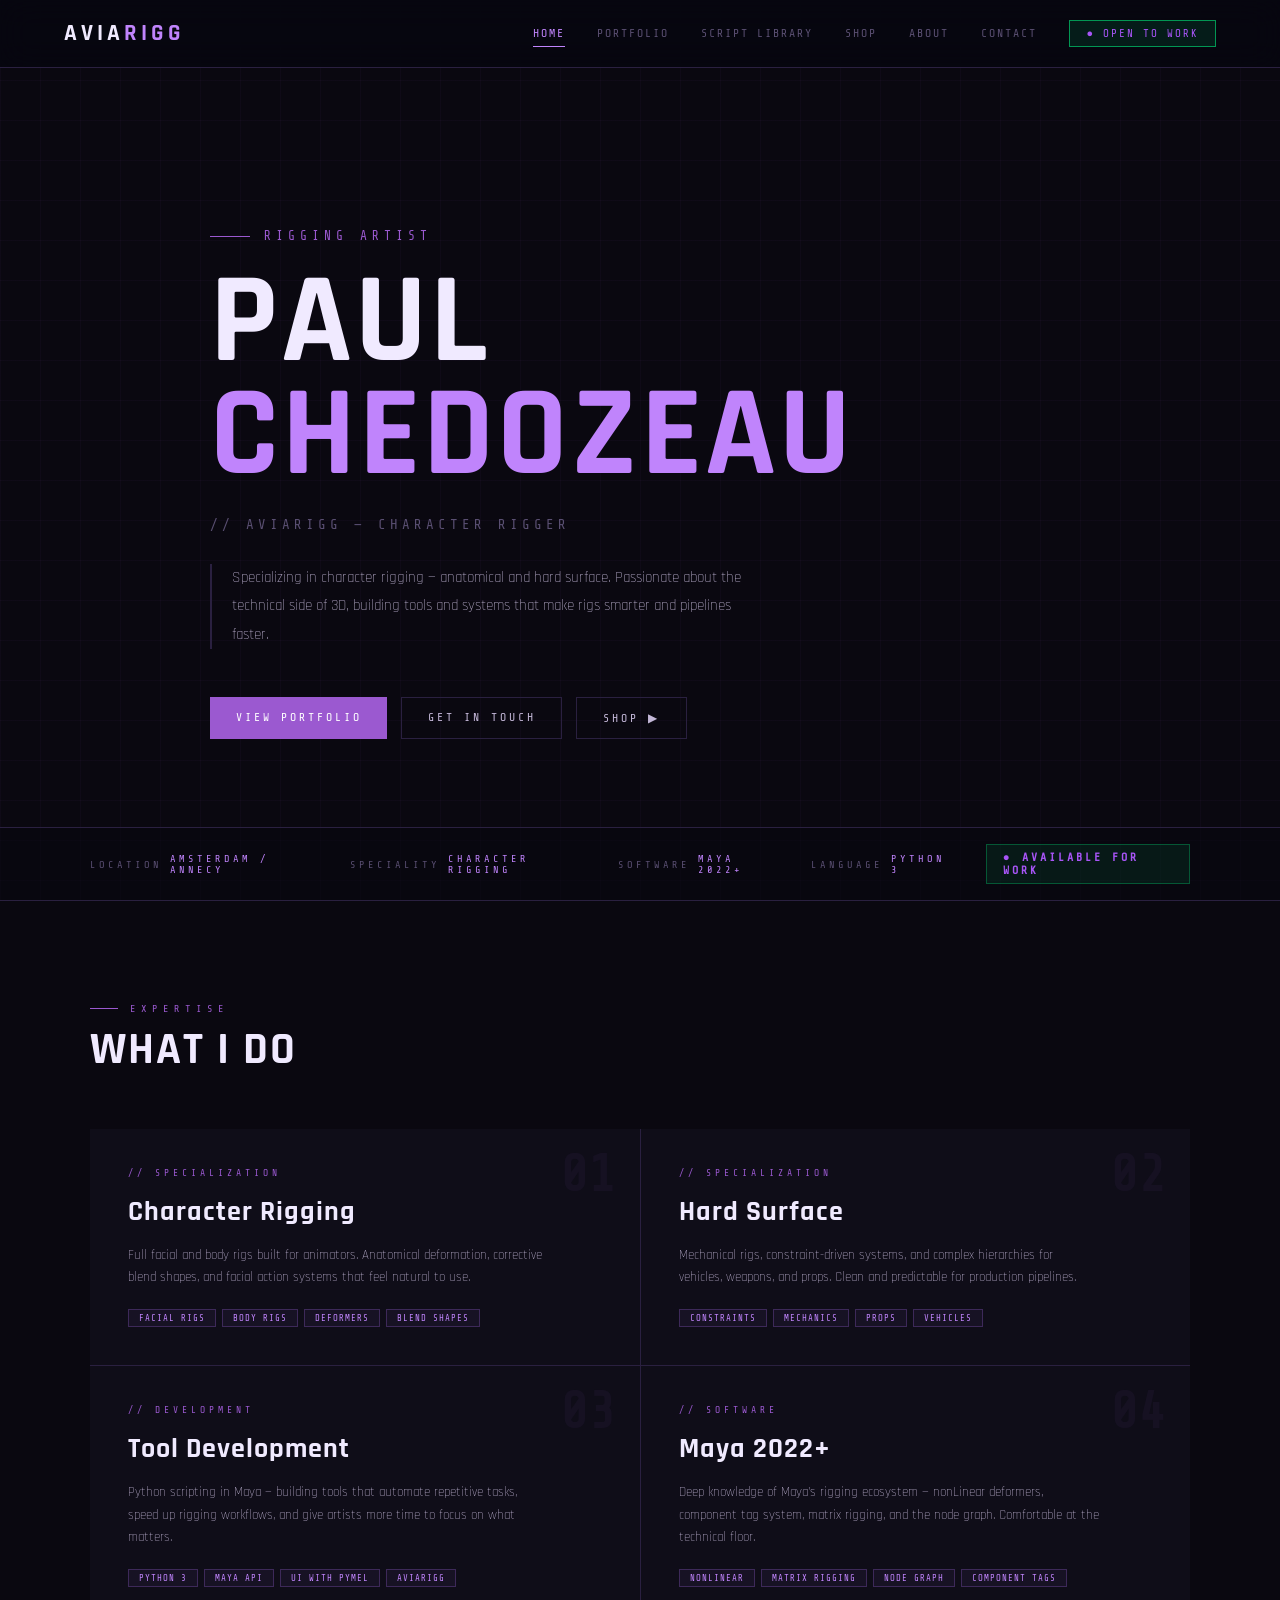
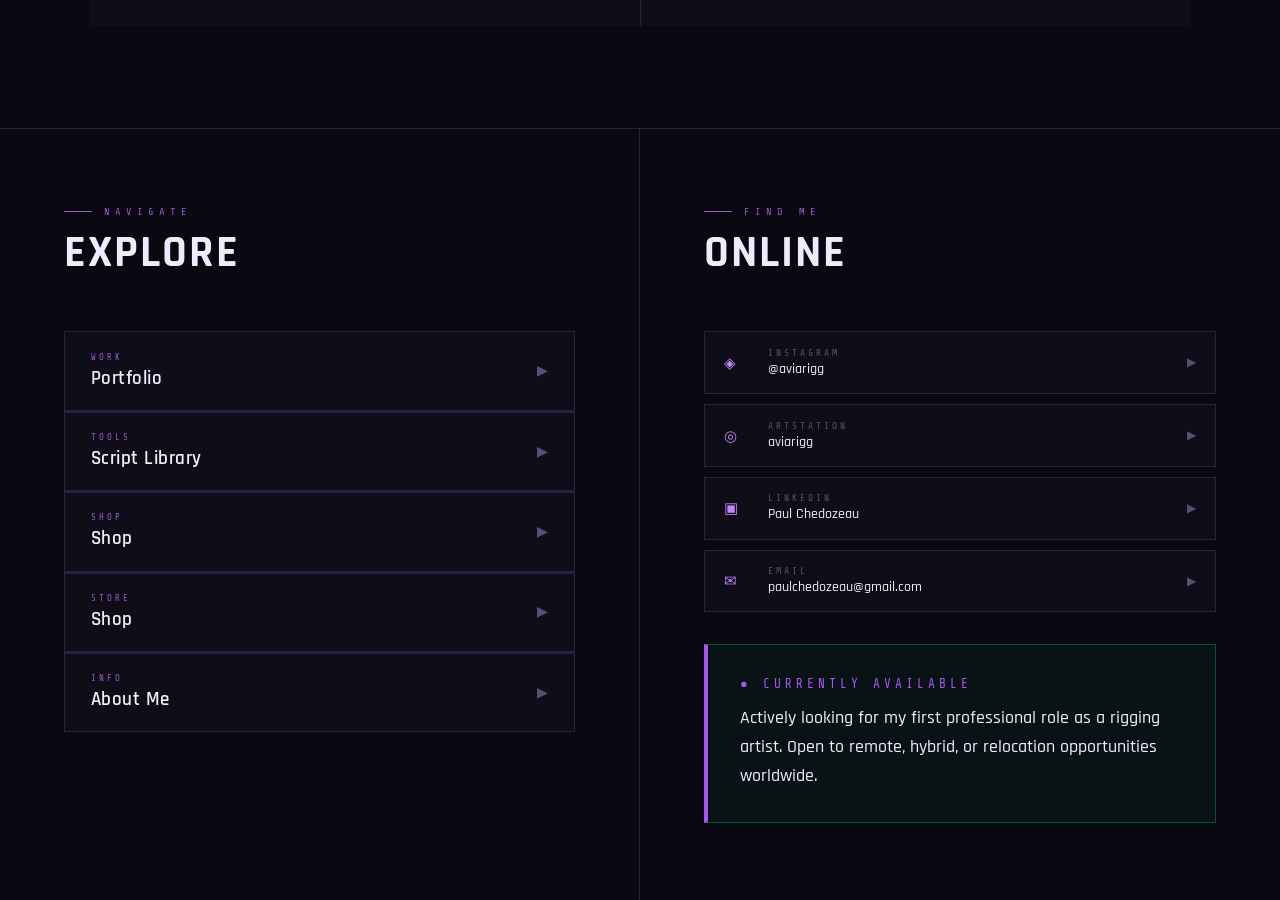
==== commit 27618e1e: "Add files via upload" ====
--- a/index.html
+++ b/index.html
@@ -39,7 +39,7 @@
       <div class="hero-actions">
         <button class="btn-primary" onclick="showPage('portfolio')">View Portfolio</button>
         <button class="btn-ghost" onclick="showPage('contact')">Get in Touch</button>
-        <a class="btn-ghost" href="https://aviarigg.gumroad.com/" target="_blank">Gumroad Shop</a>
+        <a class="btn-ghost" onclick="showPage('shop')">Shop ▶</a>
       </div>
     </div>
 
@@ -122,10 +122,10 @@
           </div>
           <span class="explore-arrow">▶</span>
         </div>
-        <div class="explore-item" onclick="window.open('https://aviarigg.gumroad.com/','_blank')">
+        <div class="explore-item" onclick="showPage('shop')">
           <div class="explore-item-left">
             <span class="explore-cat">Shop</span>
-            <span class="explore-name">Gumroad</span>
+            <span class="explore-name">Shop</span>
           </div>
           <span class="explore-arrow">▶</span>
         </div>
@@ -150,14 +150,7 @@
       <div class="eyebrow">Find Me</div>
       <div class="section-h">Online</div>
       <div class="online-list">
-        <a class="online-item" href="https://aviarigg.gumroad.com/" target="_blank">
-          <span class="online-icon">⬡</span>
-          <div class="online-info">
-            <span class="online-platform">Shop</span>
-            <span class="online-handle">aviarigg.gumroad.com</span>
-          </div>
-          <span class="online-arrow">▶</span>
-        </a>
+
         <a class="online-item" href="https://www.instagram.com/aviarigg" target="_blank">
           <span class="online-icon">◈</span>
           <div class="online-info">
@@ -1227,7 +1220,6 @@
           <div class="about-handle">@AviaRigg</div>
         </div>
         <div class="about-links">
-          <a class="alink" href="https://aviarigg.gumroad.com/" target="_blank"><span class="alink-icon">⬡</span>Gumroad</a>
           <a class="alink" href="https://www.instagram.com/aviarigg" target="_blank"><span class="alink-icon">◈</span>Instagram</a>
           <a class="alink" href="https://www.artstation.com/aviarigg" target="_blank"><span class="alink-icon">◎</span>ArtStation</a>
           <a class="alink" href="https://www.linkedin.com/in/paul-chedozeau-4735a2264/" target="_blank"><span class="alink-icon">▣</span>LinkedIn</a>
@@ -1347,11 +1339,7 @@
           <div class="clink-meta"><span class="clink-label">Instagram</span><span class="clink-value">@aviarigg</span></div>
           <span class="clink-arr">▶</span>
         </a>
-        <a class="clink" href="https://aviarigg.gumroad.com/" target="_blank">
-          <span class="clink-icon">⬡</span>
-          <div class="clink-meta"><span class="clink-label">Gumroad</span><span class="clink-value">aviarigg.gumroad.com</span></div>
-          <span class="clink-arr">▶</span>
-        </a>
+
       </div>
 
       <div class="contact-panel">
@@ -1382,6 +1370,7 @@
   if (nl) nl.classList.add('active');
   window.scrollTo(0, 0);
   if (id === 'library') libHome();
+  if (id === 'port-f1') setTimeout(carouselResize, 100);
   history.pushState(null, '', '#' + id);
 }
 
@@ -1479,15 +1468,37 @@
 // ── Carousel ──
 let carouselIndex = 0;
 const carouselTotal = 4;
+
+function carouselResize() {
+  const track = document.getElementById('pb-carousel-track');
+  const wrap = document.querySelector('.pb-carousel-track-wrap');
+  if (!track || !wrap) return;
+  const activeSlide = track.querySelectorAll('.pb-carousel-slide')[carouselIndex];
+  if (!activeSlide) return;
+  const img = activeSlide.querySelector('img');
+  if (!img) return;
+  if (img.complete && img.naturalHeight > 0) {
+    const ratio = img.naturalHeight / img.naturalWidth;
+    wrap.style.height = (wrap.offsetWidth * ratio) + 'px';
+  } else {
+    img.onload = () => {
+      const ratio = img.naturalHeight / img.naturalWidth;
+      wrap.style.height = (wrap.offsetWidth * ratio) + 'px';
+    };
+  }
+}
+
 function carouselUpdate() {
   const track = document.getElementById('pb-carousel-track');
   if (!track) return;
   track.style.transform = `translateX(-${carouselIndex * 100}%)`;
   document.querySelectorAll('.pb-dot').forEach((d, i) => d.classList.toggle('active', i === carouselIndex));
+  setTimeout(carouselResize, 50);
 }
 function carouselNext() { carouselIndex = (carouselIndex + 1) % carouselTotal; carouselUpdate(); }
 function carouselPrev() { carouselIndex = (carouselIndex - 1 + carouselTotal) % carouselTotal; carouselUpdate(); }
 function carouselGoTo(i) { carouselIndex = i; carouselUpdate(); }
+window.addEventListener('resize', carouselResize);
 
 function setGallerySketchfab(thumb, modelId) {
   const main = document.getElementById('gallery-main-img');
--- a/style.css
+++ b/style.css
@@ -528,24 +528,31 @@
 .online-item:hover .online-arrow { color: var(--accent2); }
 
 .open-to-work-note {
-  background: var(--surface);
-  border: 1px solid var(--border);
-  border-left: 3px solid var(--green);
-  padding: clamp(16px, 1.5vw, 24px);
+  background: rgba(0,232,122,0.05);
+  border: 1px solid rgba(0,232,122,0.3);
+  border-left: 4px solid var(--green);
+  padding: clamp(24px, 2.5vw, 40px) clamp(24px, 2.5vw, 40px);
+  position: relative;
+  margin-top: 16px;
+  animation: blink 3s ease-in-out infinite;
 }
 .otwn-label {
   font-family: 'Share Tech Mono', monospace;
-  font-size: clamp(8px, 0.7vw, 10px);
-  letter-spacing: 3px;
+  font-size: clamp(12px, 1vw, 16px);
+  letter-spacing: 4px;
   color: var(--green);
   text-transform: uppercase;
-  margin-bottom: 8px;
+  margin-bottom: 12px;
+  display: flex;
+  align-items: center;
+  gap: 8px;
 }
 .otwn-text {
-  font-size: clamp(12px, 1vw, 14px);
-  color: var(--text);
+  font-family: 'Rajdhani', sans-serif;
+  font-size: clamp(16px, 1.4vw, 22px);
+  color: var(--text-bright);
   line-height: 1.6;
-  font-weight: 300;
+  font-weight: 500;
 }
 
 /* ══════════════════════════════════════════
@@ -920,24 +927,38 @@
 /* Carousel */
 .pb-carousel {
   position: relative;
-  margin-bottom: 64px;
+  max-width: 50%;
+  margin: 0 auto 64px;
 }
 .pb-carousel-track-wrap {
   overflow: hidden;
   border: 1px solid var(--border);
   position: relative;
+  transition: height 0.35s ease;
+  width: 100%;
 }
 .pb-carousel-track {
   display: flex;
   transition: transform 0.4s ease;
+  align-items: flex-start;
+  width: 100%;
 }
 .pb-carousel-slide {
   min-width: 100%;
+  max-width: 100%;
+  width: 100%;
   flex-shrink: 0;
   border: none;
+  overflow: hidden;
 }
 .pb-carousel-slide::before,
 .pb-carousel-slide::after { display: none; }
+.pb-carousel-slide img {
+  width: 100%;
+  max-width: 100%;
+  height: auto;
+  display: block;
+}
 .pb-carousel-btn {
   position: absolute;
   top: 50%;
